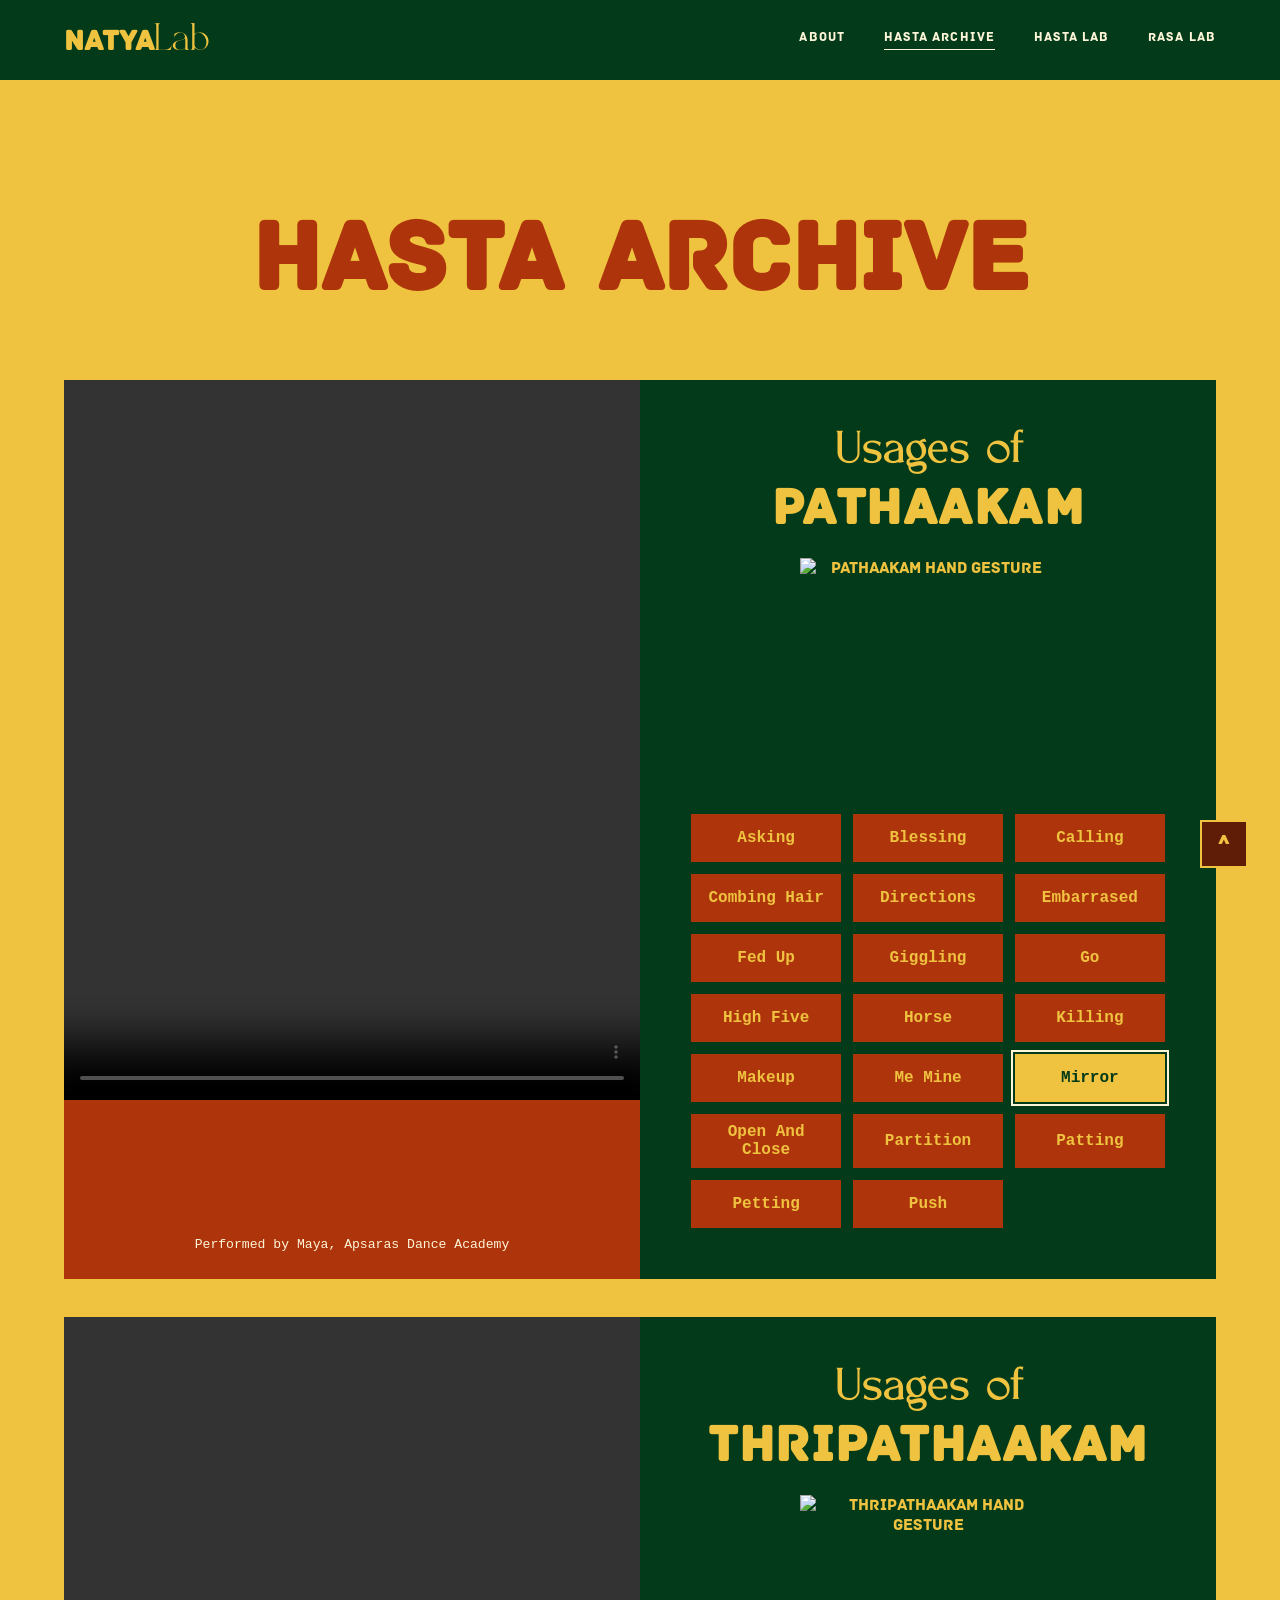
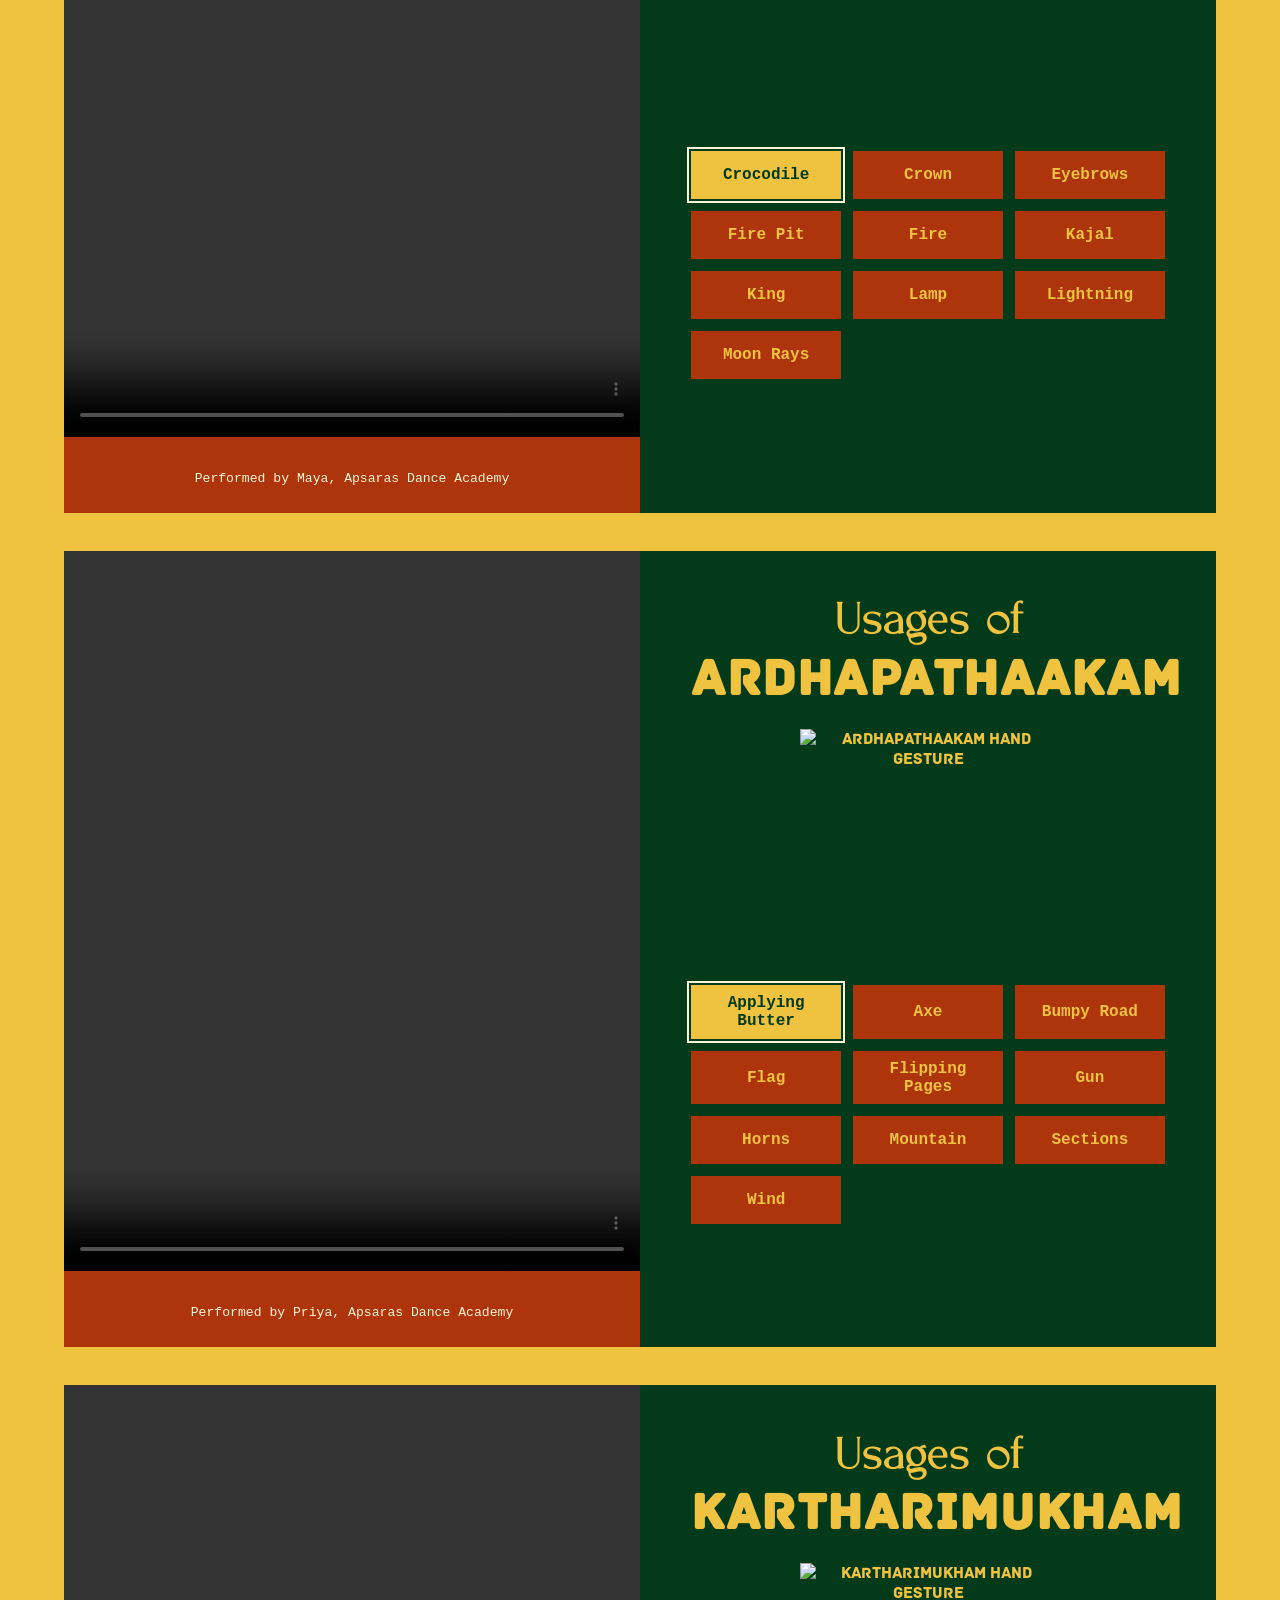
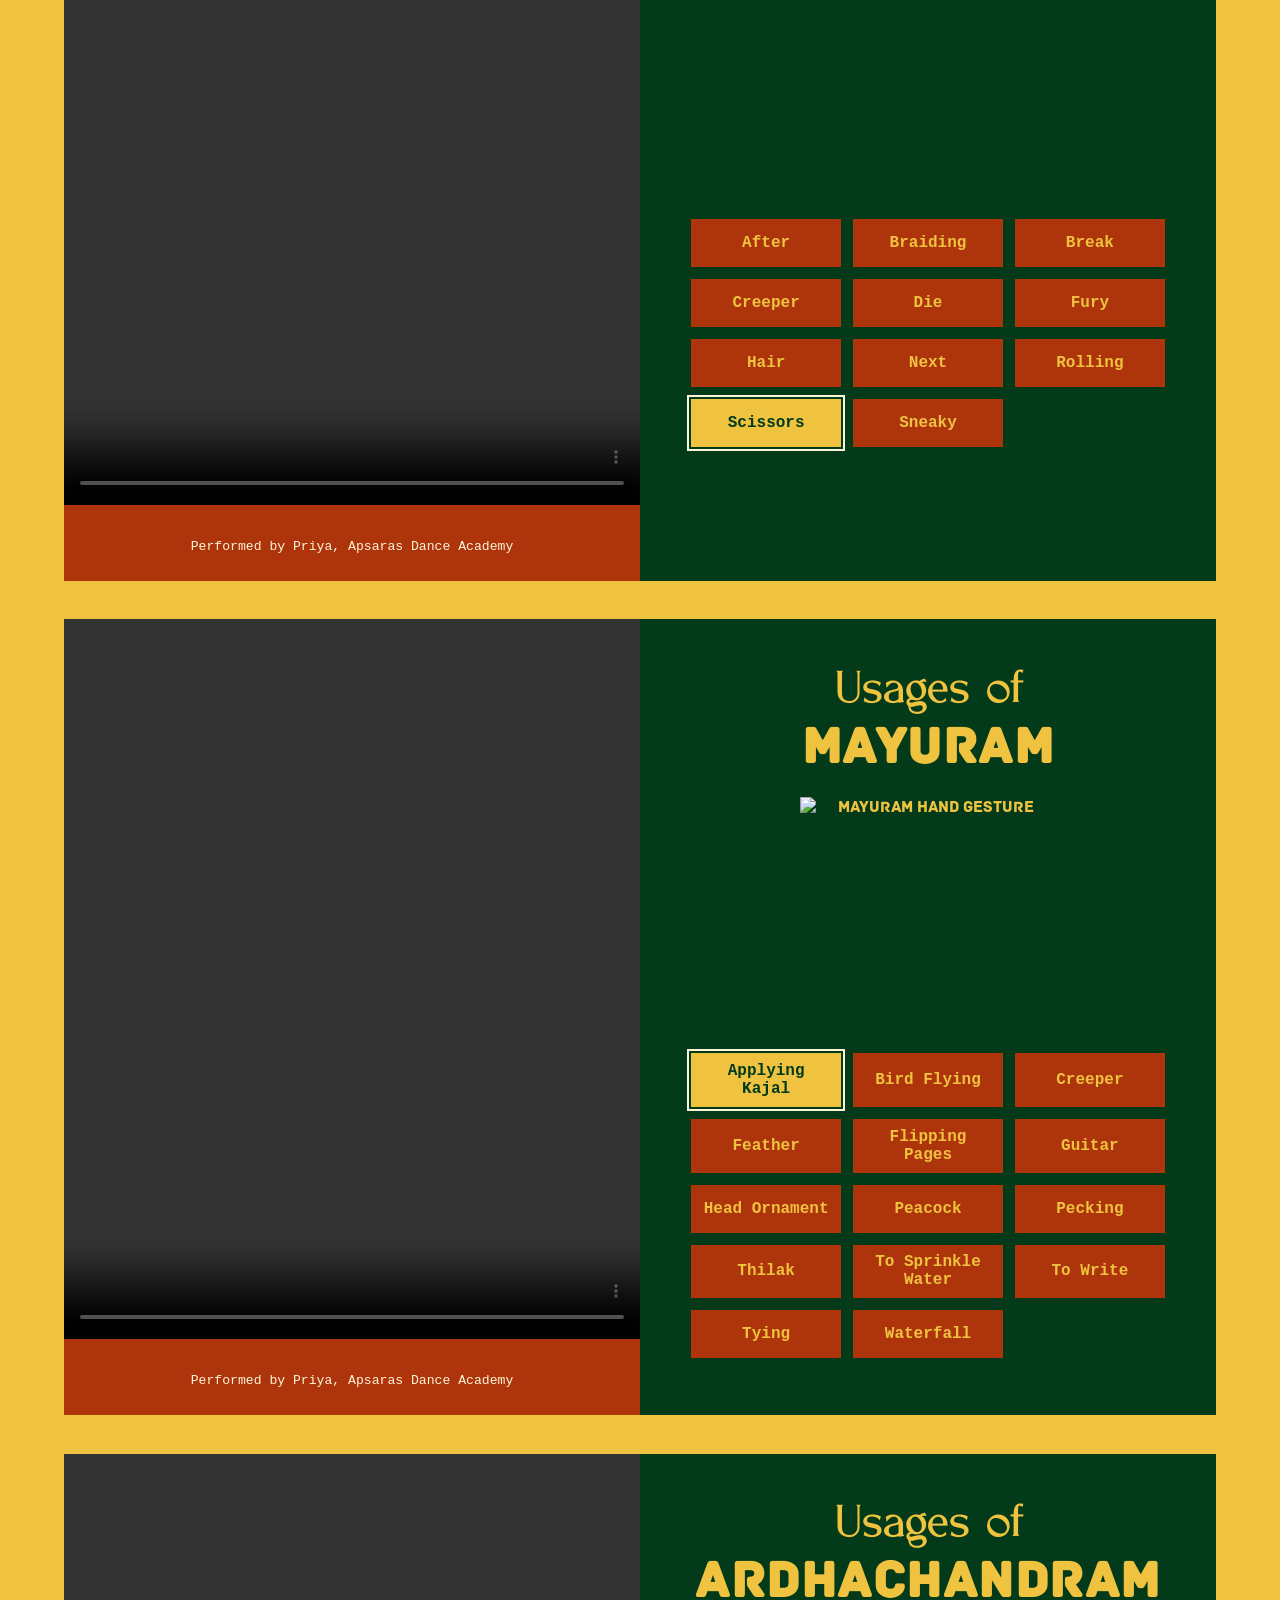
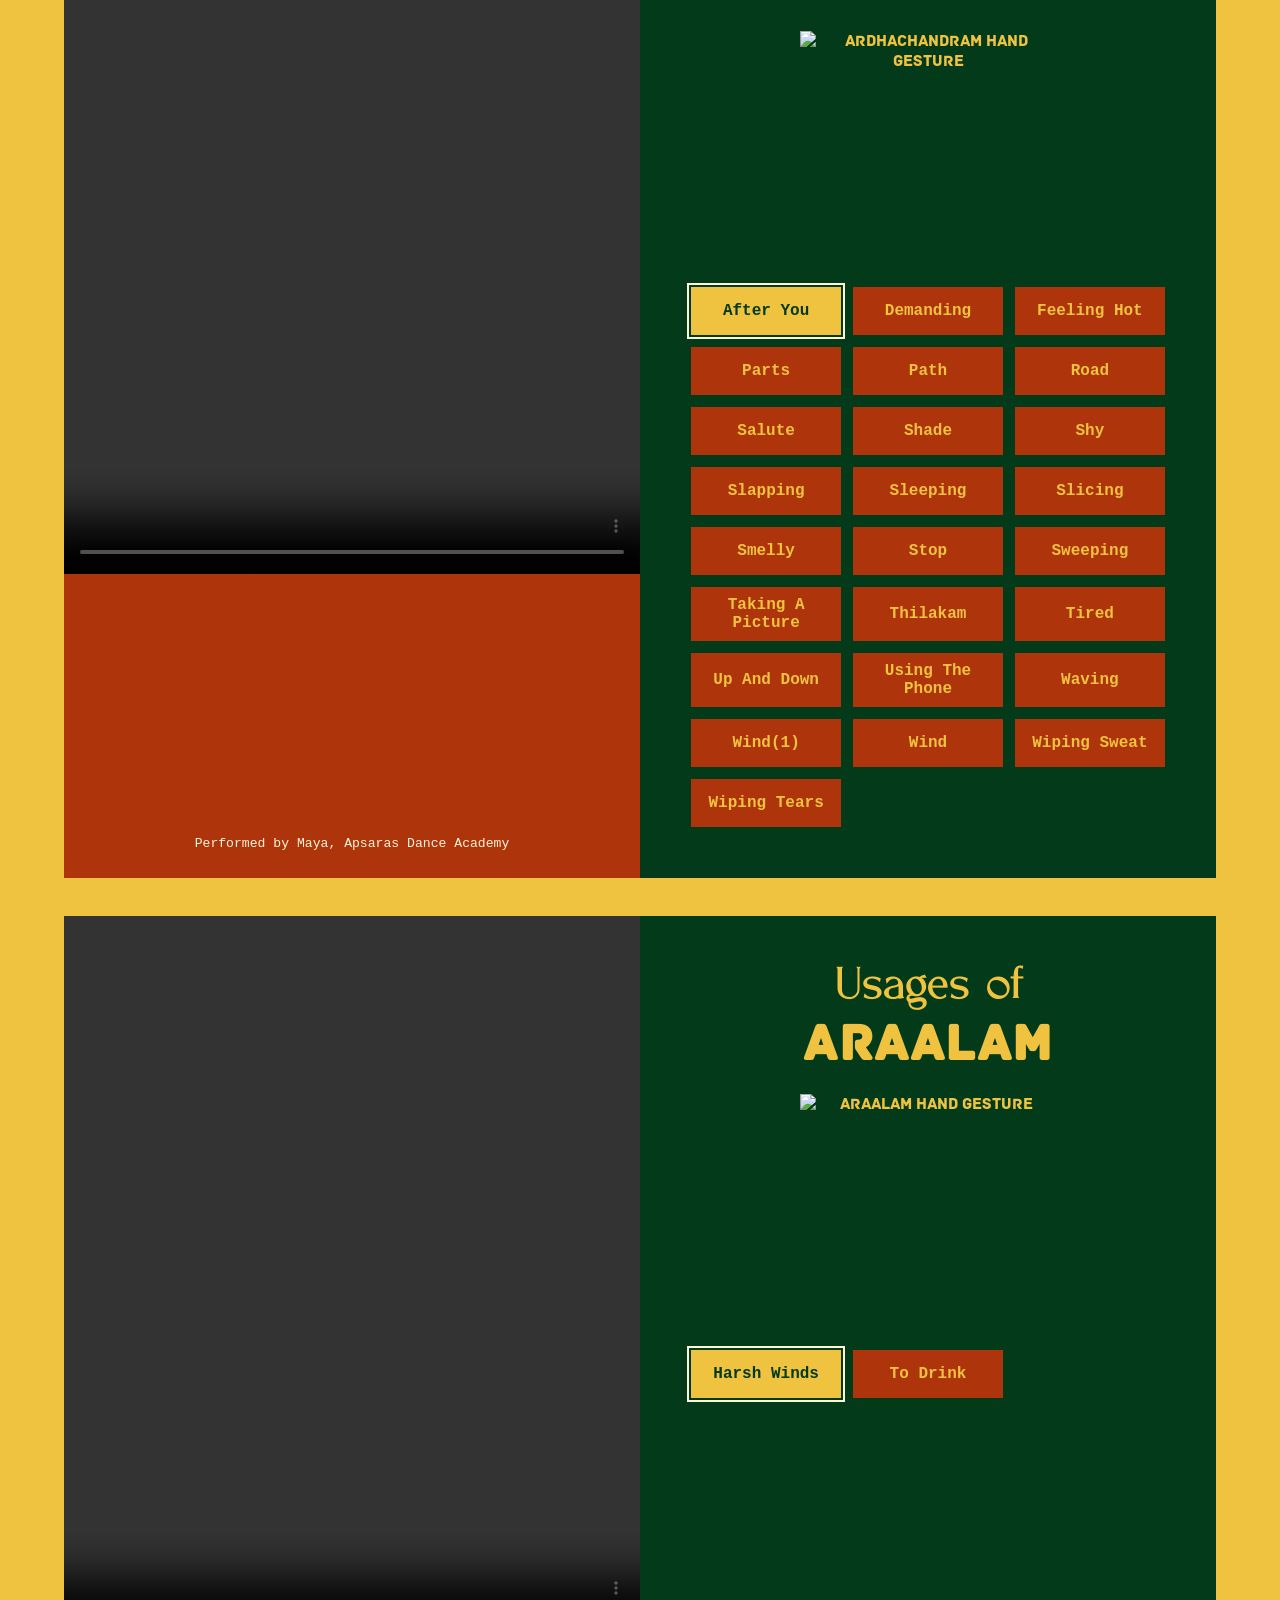
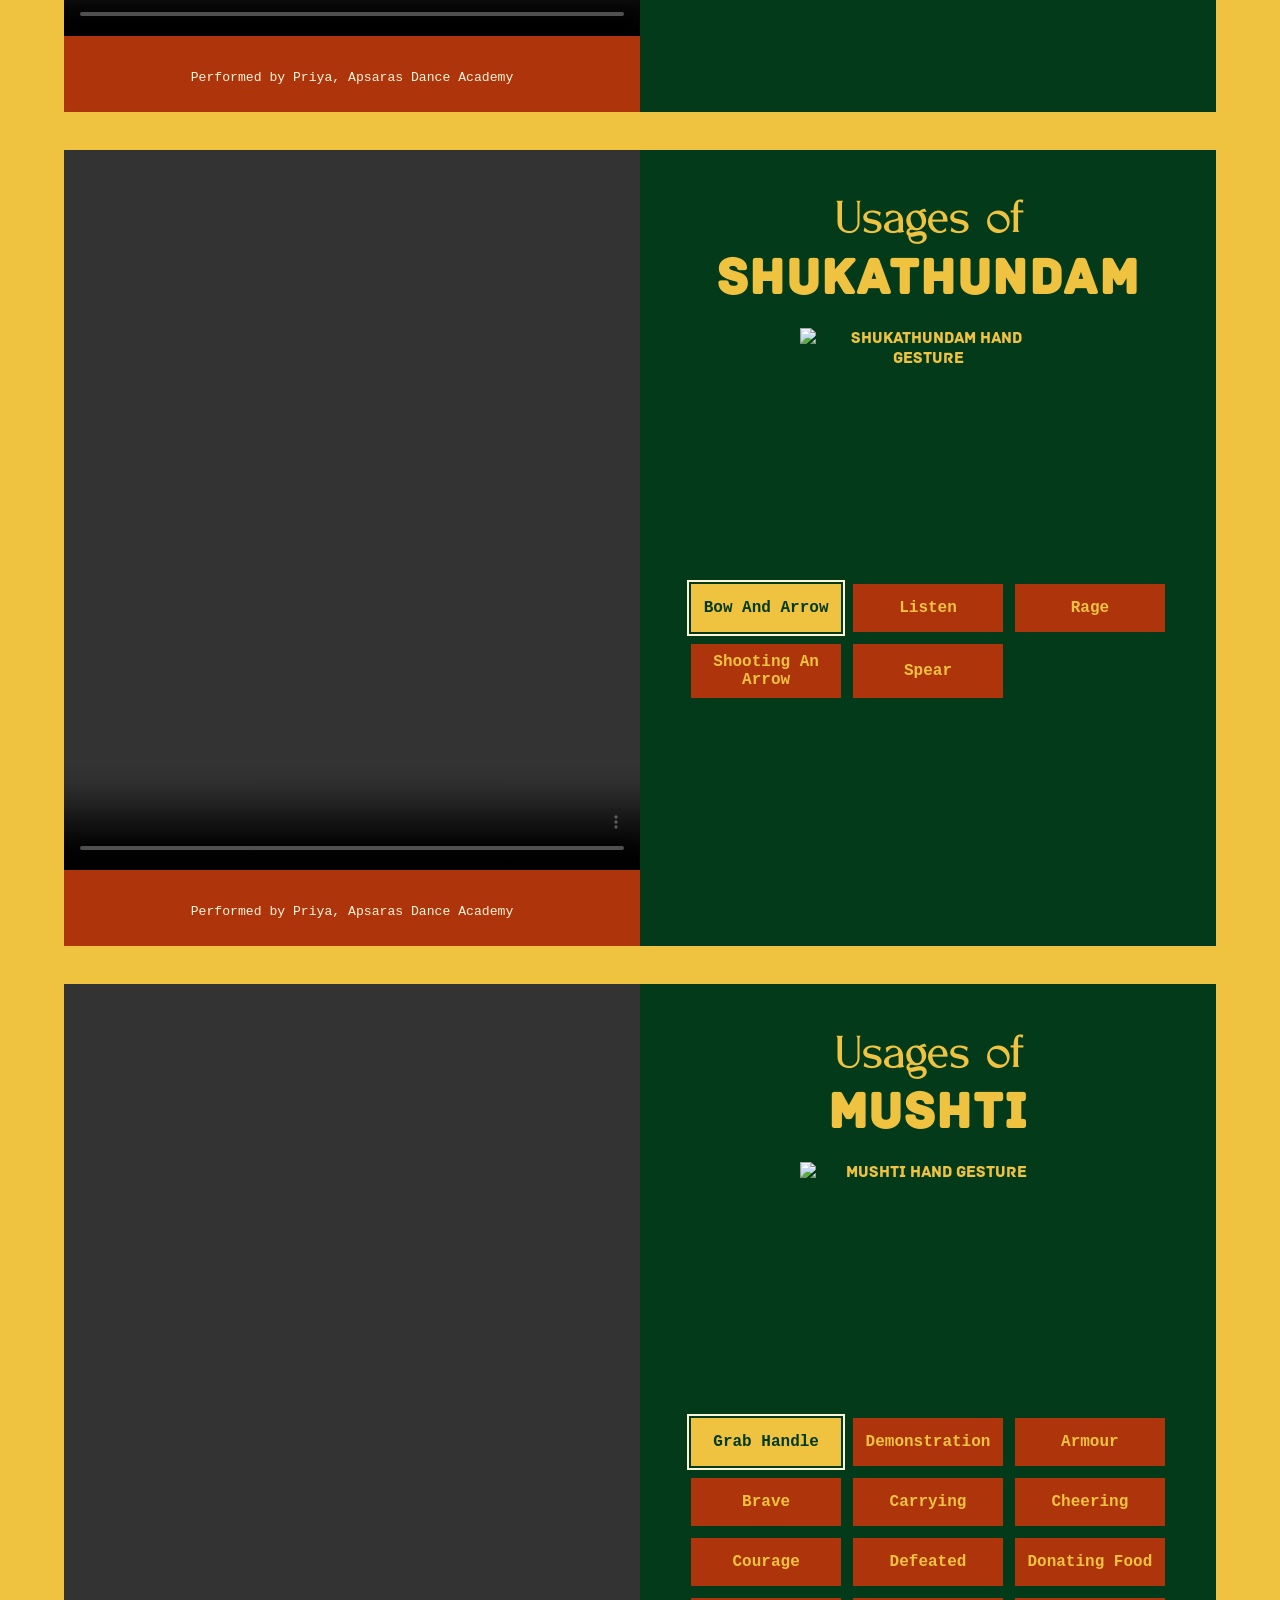
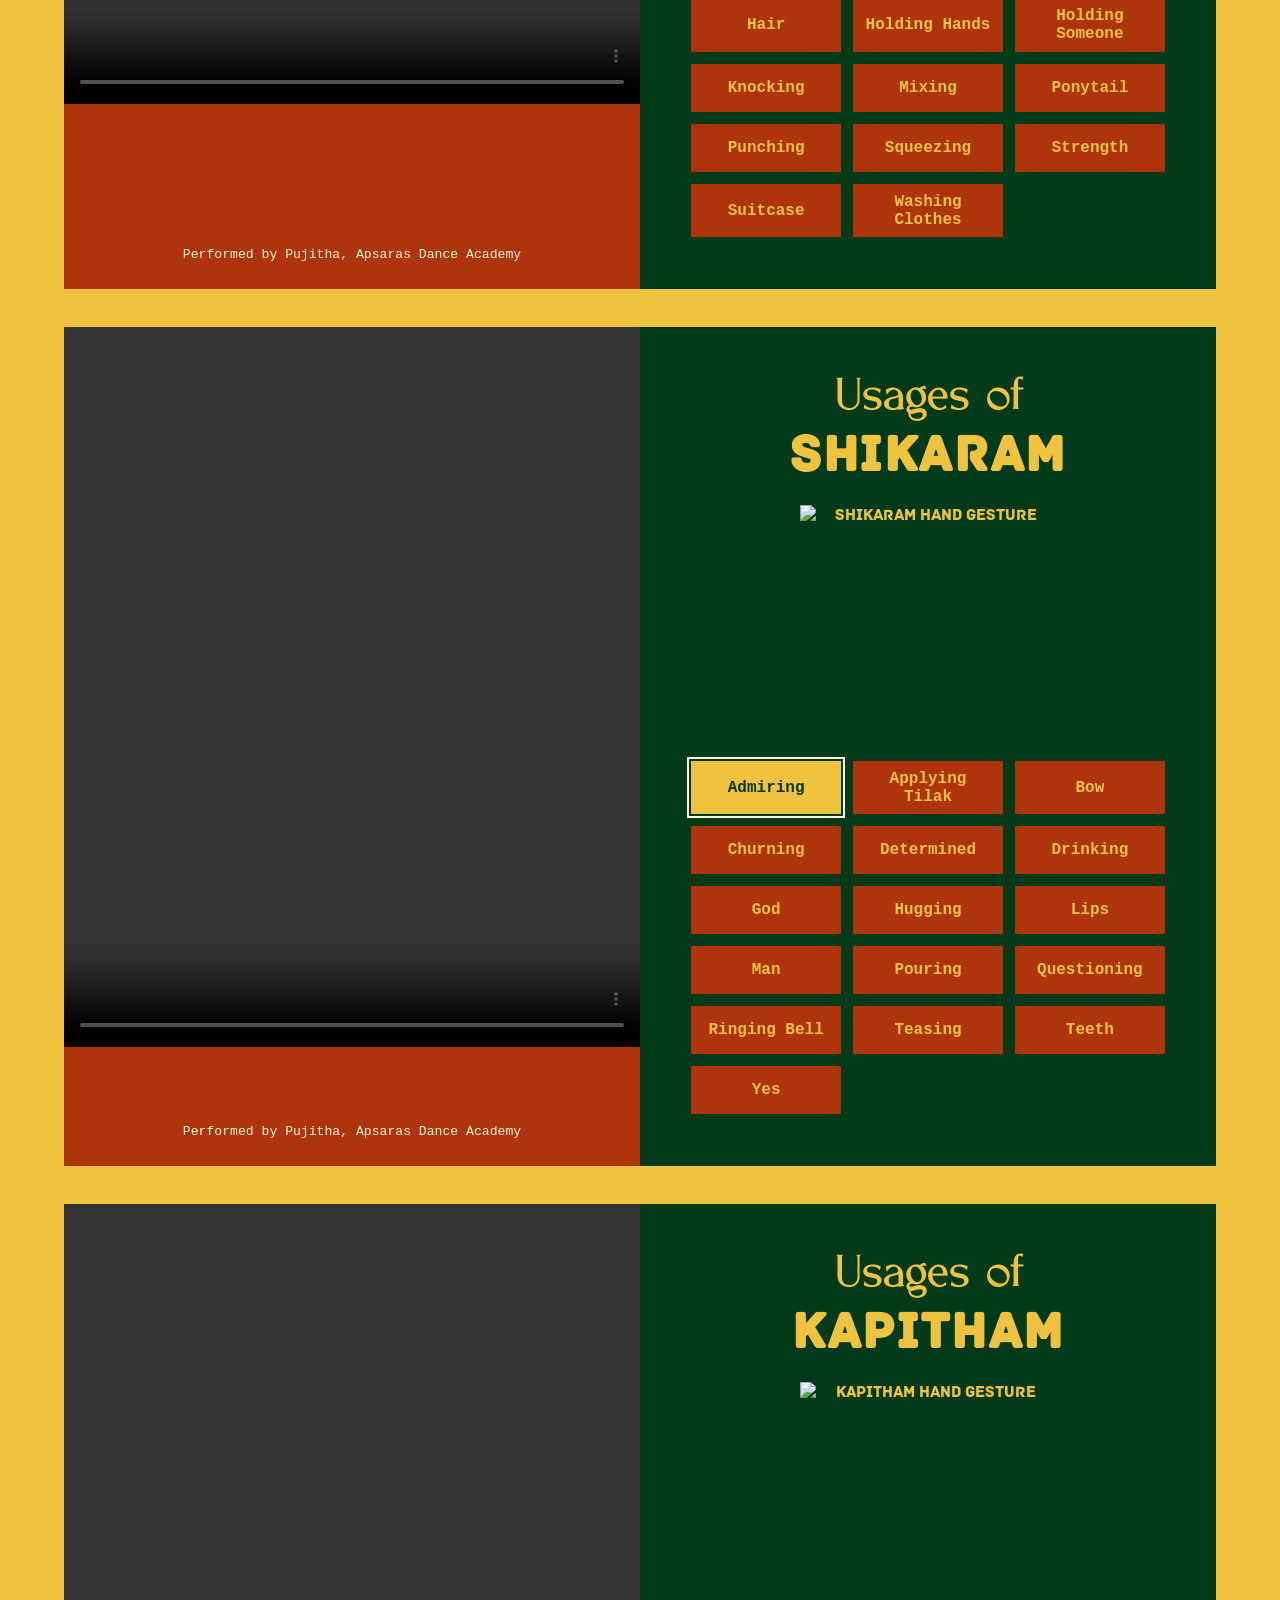
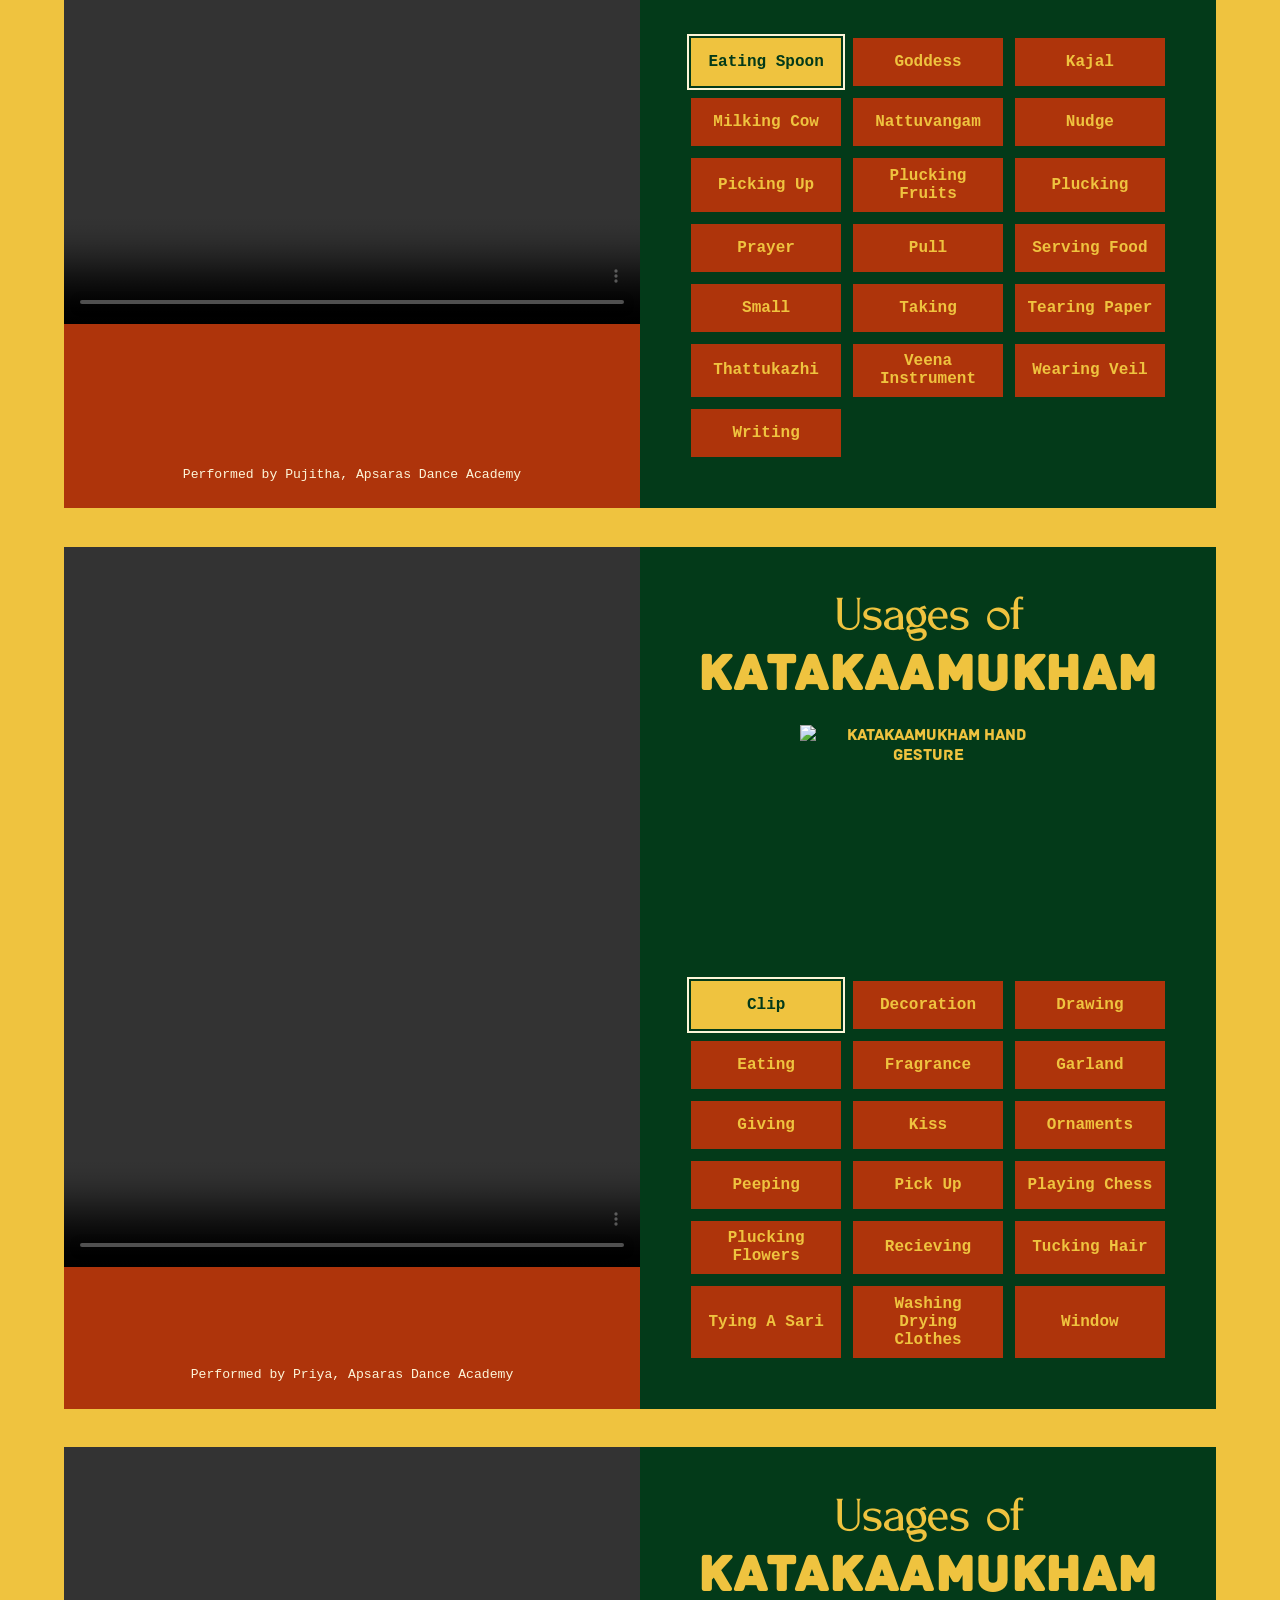
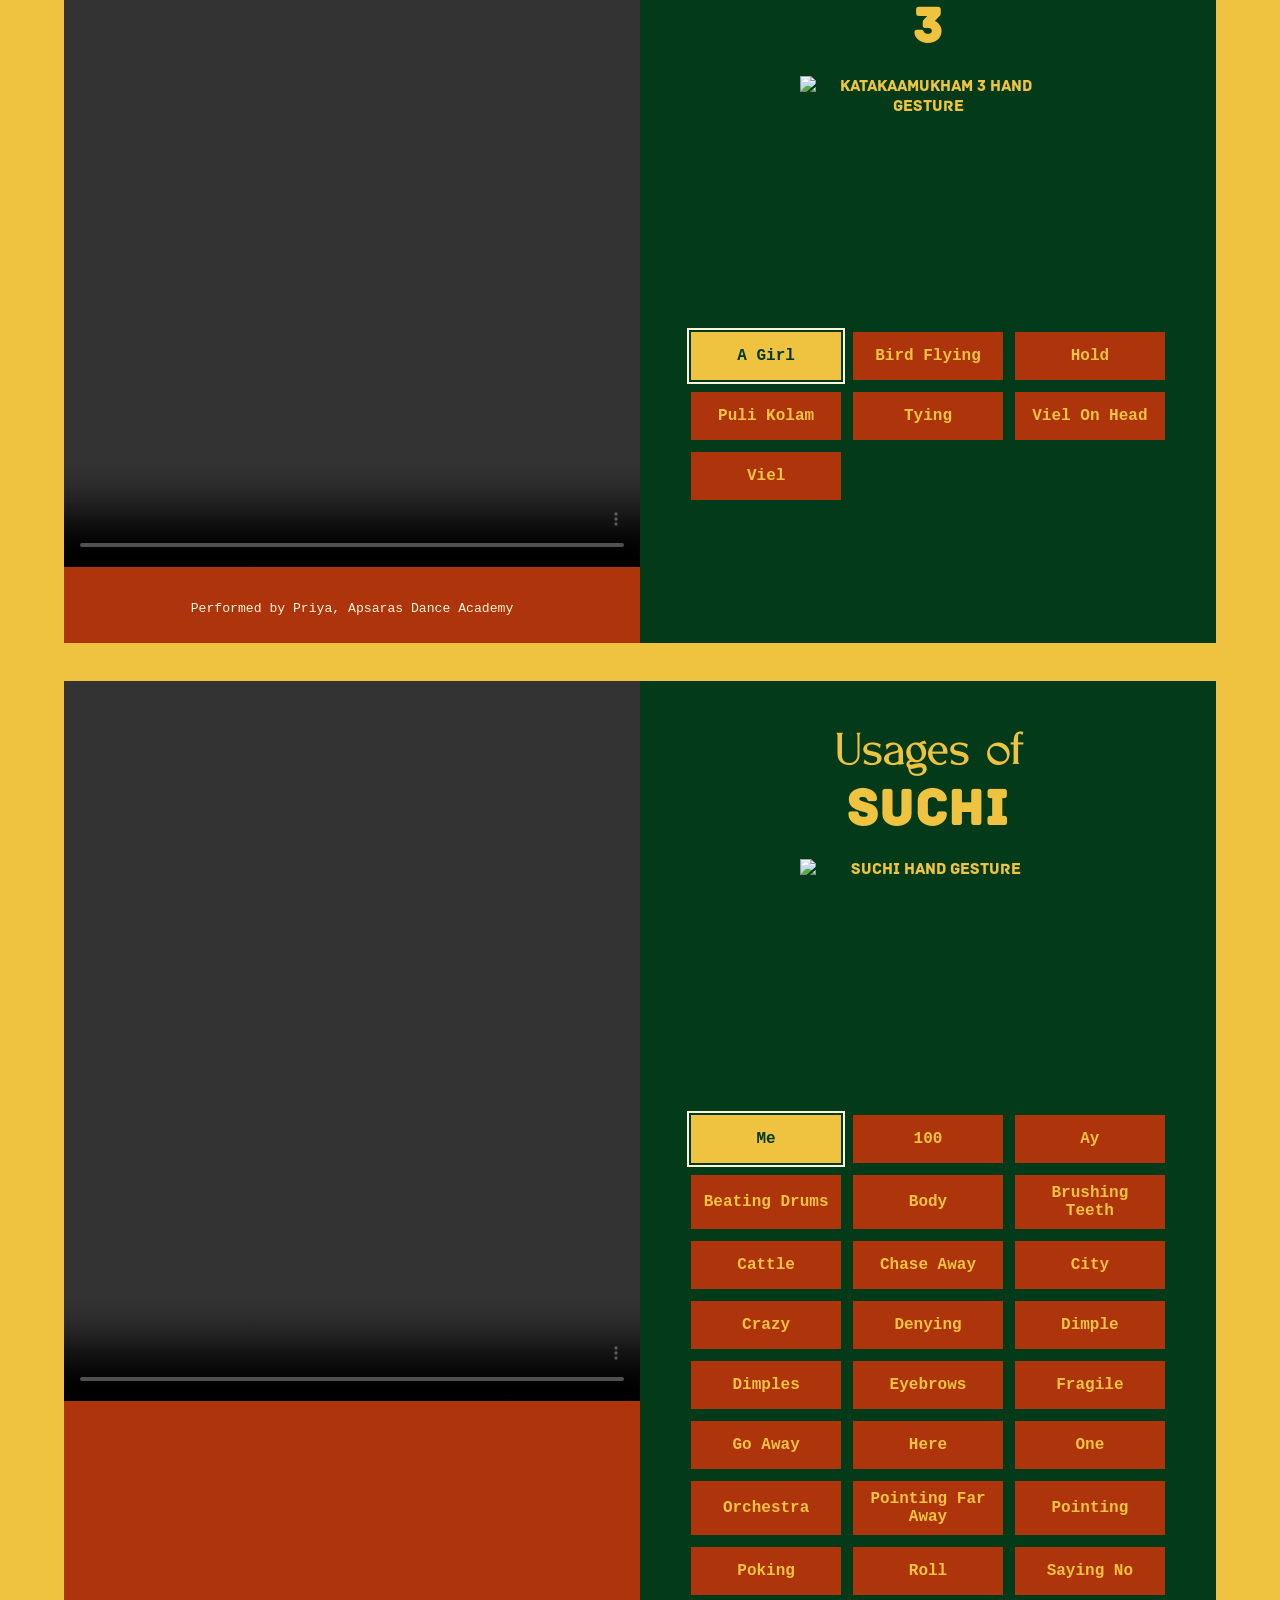
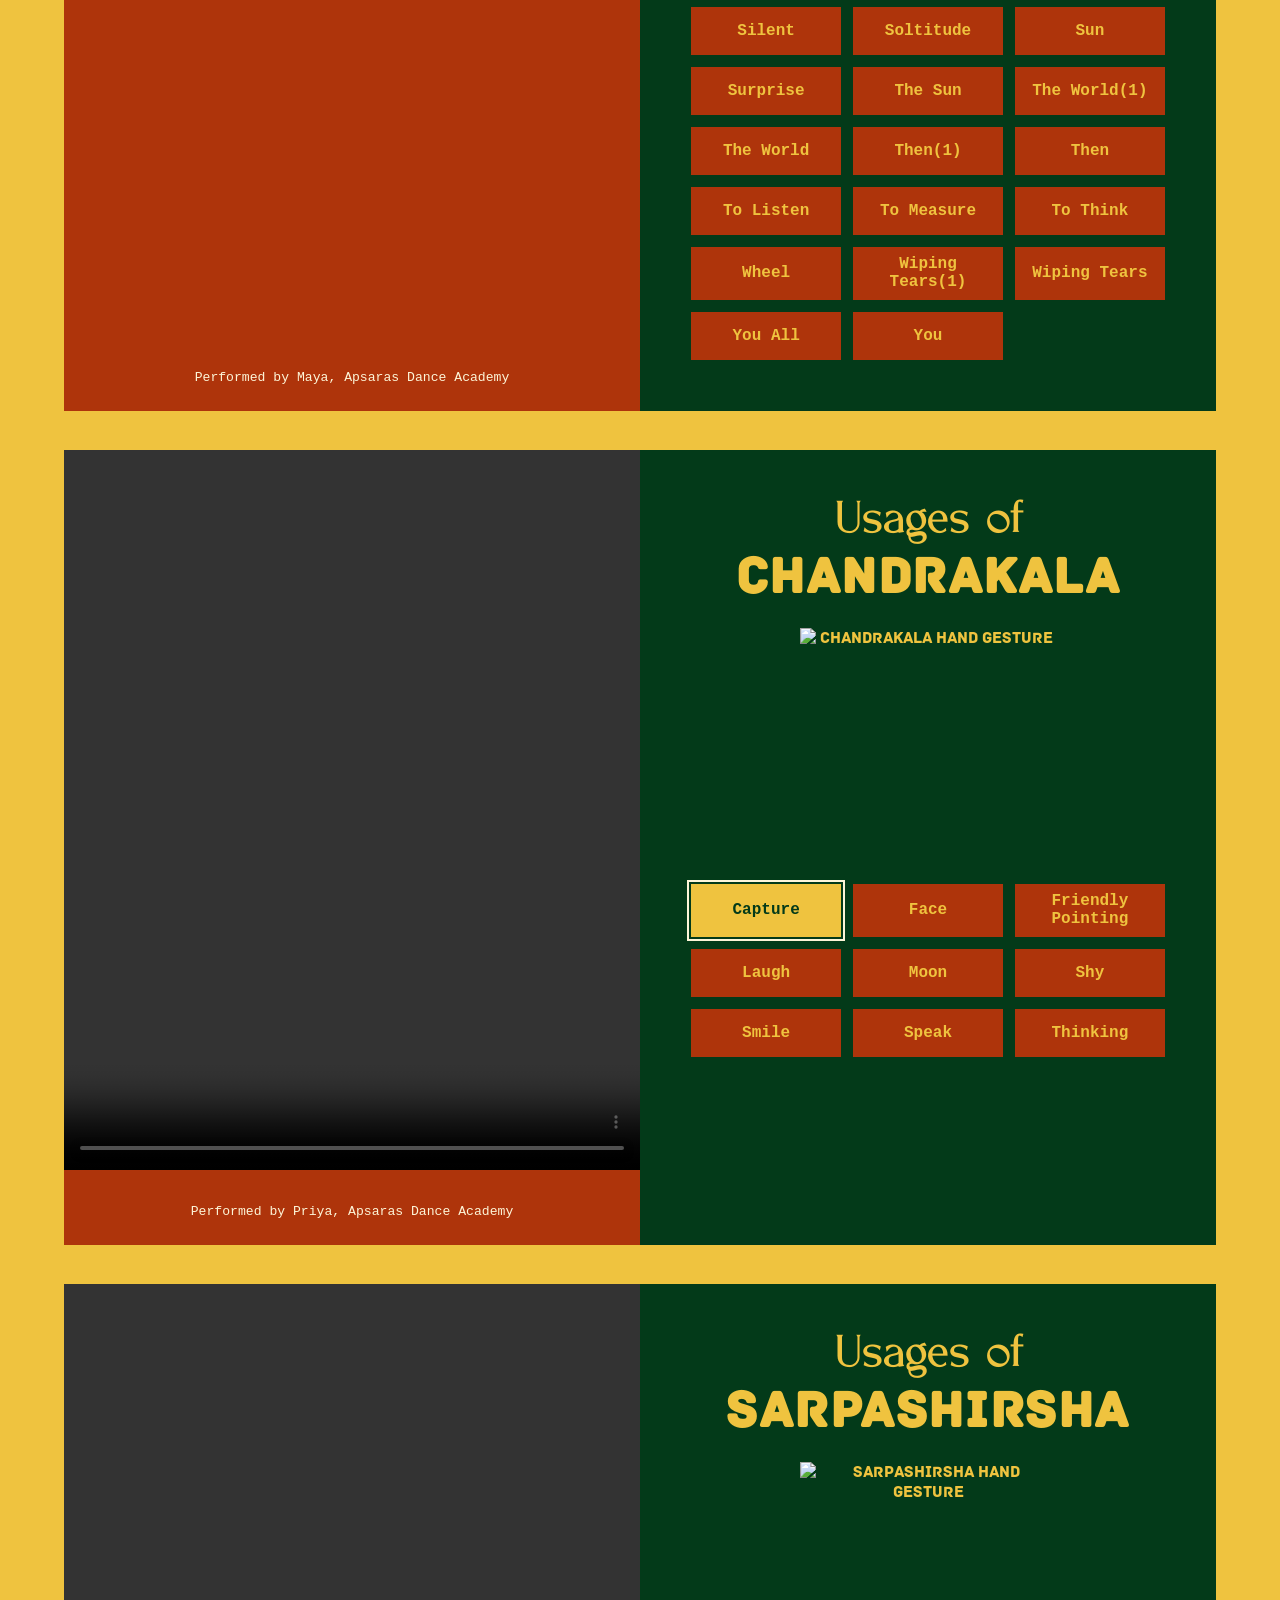
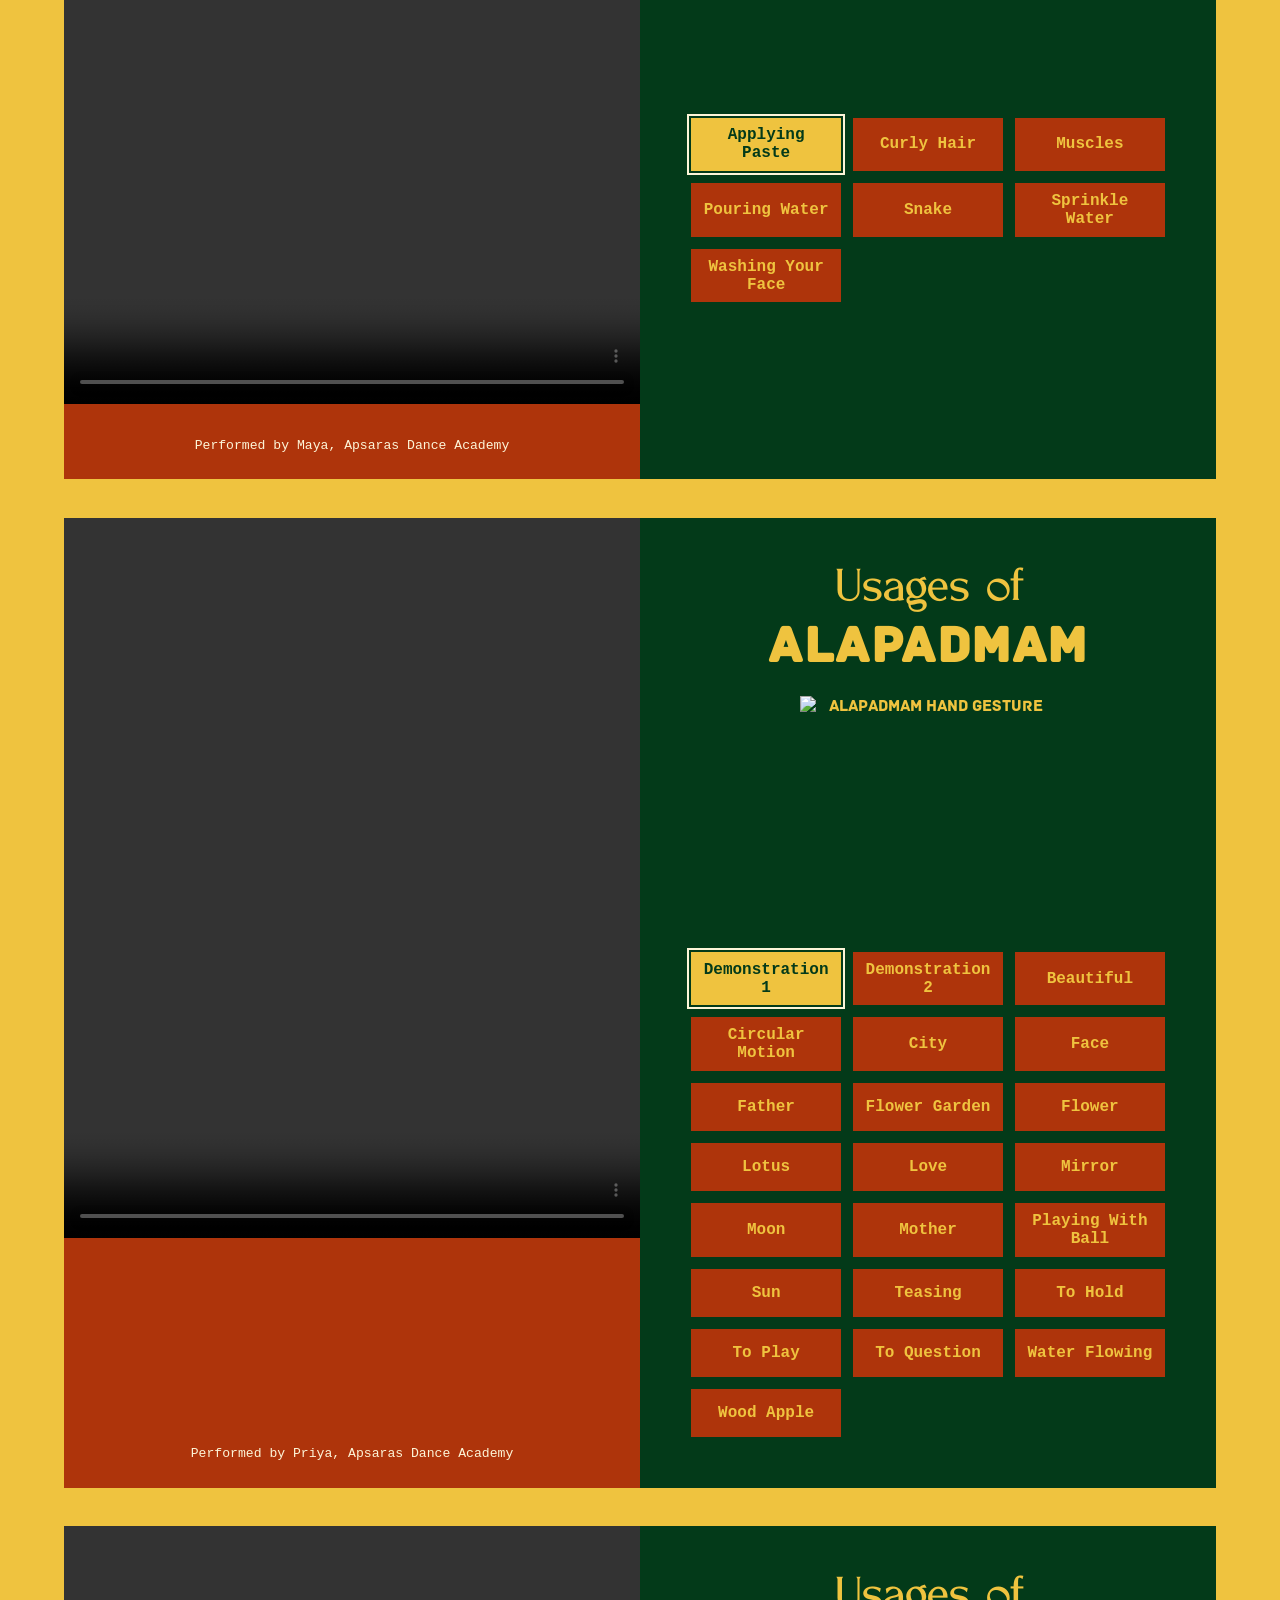
==== web-interface/natya/hasta-archive.html @ 95c7884b "update" ====
<!doctype html>
<html lang="en">
  <head>
    <meta charset="utf-8" />
    <meta name="viewport" content="width=device-width, initial-scale=1" />
    <meta
      name="description"
      content="Browse Bharatanatyam hasta meanings and video demonstrations."
    />
    <title>Hasta Archive | Natya Lab</title>
    <link rel="stylesheet" href="./styles.css" />
    <script type="module" src="./hasta-archive.js"></script>
  </head>
  <body id="top" class="lab-page archive-page">
    <nav class="nav" aria-label="Main navigation">
      <a class="wordmark" href="./index.html">
        <strong>Natya</strong><span>Lab</span>
      </a>
      <div class="nav-links">
        <a href="./index.html#about">About</a>
        <a href="./hasta-archive.html" aria-current="page">Hasta Archive</a>
        <a href="./hasta-lab.html">Hasta Lab</a>
        <a href="./rasa-lab.html">Rasa Lab</a>
      </div>
    </nav>

    <main class="hasta-archive">
      <header class="archive-heading">
        <h1><strong>Hasta</strong> <strong>Archive</strong></h1>
      </header>
      <section
        id="hastaArchiveGrid"
        class="archive-grid"
        aria-label="Hasta meaning cards"
      ></section>
    </main>
    <a class="back-to-top" href="#top" aria-label="Back to top">^</a>
  </body>
</html>
---- web-interface/natya/styles.css ----
@font-face {
  font-family: "Archive";
  src: url("./fonts/archive-font/Archive-Regular.otf") format("opentype");
  font-display: swap;
}

@font-face {
  font-family: "Stellar";
  src: url("./fonts/stellar-serif-font/stellar.otf") format("opentype");
  font-display: swap;
}

:root {
  --walnut: #5f1d07;
  --spice: #ae340b;
  --forest: #033a19;
  --sun: #efc33f;
  --candy: #e89ba4;
  --silk: #fdf5d8;
  --line: rgba(253, 245, 216, 0.34);
  --page-pad: clamp(1.25rem, 5vw, 5rem);
}

* {
  box-sizing: border-box;
}

html {
  scroll-behavior: smooth;
}

body {
  margin: 0;
  background: var(--silk);
  color: var(--walnut);
  font-family: "Archive", ui-monospace, monospace;
}

a {
  color: inherit;
  text-decoration: none;
}

img {
  display: block;
  max-width: 100%;
}

.texture {
  background-image:
    repeating-linear-gradient(
      83deg,
      transparent 0 31px,
      rgba(253, 245, 216, 0.035) 32px 33px
    ),
    repeating-linear-gradient(
      7deg,
      transparent 0 38px,
      rgba(95, 29, 7, 0.07) 39px 40px
    );
}

.nav {
  min-height: 5rem;
  padding: 1rem var(--page-pad);
  display: flex;
  align-items: center;
  justify-content: space-between;
  gap: 2rem;
  position: relative;
  z-index: 5;
}

.wordmark {
  display: inline-flex;
  align-items: baseline;
  font-family: "Stellar", Georgia, serif;
  font-size: clamp(1.7rem, 3vw, 2.6rem);
  line-height: 1;
}

.wordmark strong {
  font-family: "Archive", sans-serif;
  font-size: 0.76em;
  text-transform: uppercase;
}

.nav-links {
  display: flex;
  gap: clamp(1rem, 3vw, 2.5rem);
  color: var(--silk);
  font-size: 0.78rem;
  letter-spacing: 0.09em;
  text-transform: uppercase;
}

.nav-links a {
  padding-bottom: 0.3rem;
  border-bottom: 1px solid transparent;
}

.nav-links a:hover,
.nav-links a:focus-visible,
.nav-links [aria-current="page"] {
  border-color: currentColor;
}

.hero {
  min-height: 100svh;
  position: relative;
  overflow: hidden;
  color: var(--silk);
  background-color: var(--spice);
  background-image:
    linear-gradient(rgba(253, 245, 216, 0.08) 1px, transparent 1px),
    linear-gradient(90deg, rgba(253, 245, 216, 0.08) 1px, transparent 1px),
    radial-gradient(circle at 50% 44%, #bd4d27 0, var(--spice) 56%, #8e290c);
  background-size: 44px 44px, 44px 44px, auto;
}

.hero-network,
.floating-ideas {
  position: absolute;
  inset: 0;
  pointer-events: none;
}

.hero-network {
  z-index: 0;
}

.floating-ideas {
  z-index: 2;
  overflow: hidden;
}

.floating-ideas span {
  padding: 0.35rem 0.55rem;
  position: absolute;
  top: 0;
  left: 0;
  border: 1px solid rgba(239, 195, 63, 0.58);
  background: rgba(95, 29, 7, 0.08);
  color: var(--silk);
  font-size: clamp(0.58rem, 1vw, 0.72rem);
  letter-spacing: 0.04em;
  text-transform: lowercase;
  white-space: nowrap;
  translate: -50% -50%;
  box-shadow: 0.18rem 0.18rem 0 rgba(95, 29, 7, 0.35);
}

.hero .wordmark {
  color: var(--sun);
}

.hero-content {
  min-height: calc(100svh - 5rem);
  padding: 3rem var(--page-pad) 7rem;
  display: grid;
  place-content: center;
  justify-items: center;
  position: relative;
  z-index: 3;
  text-align: center;
}

.kicker,
.section-label,
.panel-label {
  margin: 0;
  font-size: 0.72rem;
  letter-spacing: 0.2em;
  text-transform: uppercase;
}

.kicker {
  color: var(--candy);
}

.hero h1 {
  margin: 1rem 0;
  color: var(--silk);
  font-family: "Stellar", Georgia, serif;
  font-size: clamp(5rem, 14vw, 11.5rem);
  font-weight: 400;
  line-height: 0.72;
}

.hero h1 span {
  color: var(--sun);
  font-family: "Archive", sans-serif;
  font-size: 0.73em;
  text-transform: uppercase;
}

.hero-intro {
  max-width: 47rem;
  margin: 2rem auto;
  font-family: ui-monospace, "Courier New", monospace;
  font-size: clamp(0.8rem, 1.4vw, 1rem);
  line-height: 1.75;
}

.hasta-accent {
  color: var(--sun);
}

.rasa-accent {
  color: var(--candy);
}

.hero-actions {
  display: flex;
  flex-wrap: wrap;
  justify-content: center;
  gap: 1rem;
}

.button {
  min-height: 3rem;
  padding: 0.9rem 1.5rem;
  display: inline-flex;
  align-items: center;
  justify-content: center;
  border: 1px solid var(--sun);
  border-radius: 0.2rem;
  background: var(--walnut);
  color: var(--silk);
  box-shadow: 0.2rem 0.25rem 0 rgba(95, 29, 7, 0.42);
  font-size: 0.78rem;
  letter-spacing: 0.08em;
  text-transform: uppercase;
}

.button strong {
  margin-left: 0.45em;
}

.button:hover,
.button:focus-visible {
  background: var(--forest);
  transform: translateY(-2px);
}

.hero-hand {
  width: clamp(16rem, 34vw, 34rem);
  position: absolute;
  z-index: 1;
  opacity: 0.85;
  filter: saturate(0.9);
}

.hero-hand-left {
  left: -11%;
  bottom: -24%;
  transform: rotate(21deg);
}

.hero-hand-right {
  top: -29%;
  right: -9%;
  transform: rotate(103deg);
}

.about {
  padding: clamp(5rem, 10vw, 10rem) var(--page-pad);
  background-color: var(--spice);
  color: var(--silk);
  border-top: 0.65rem solid var(--forest);
}

.section-lede {
  max-width: 54rem;
  margin: 0 auto clamp(4rem, 8vw, 7rem);
  font-family: "Stellar", Georgia, serif;
  font-size: clamp(2rem, 4vw, 3.5rem);
  line-height: 1.15;
  text-align: center;
}

.learning-path {
  max-width: 72rem;
  margin: 0 auto;
  display: grid;
  grid-template-columns: repeat(4, 1fr);
  gap: clamp(2rem, 4vw, 4rem);
}

.learning-path article {
  min-height: 9rem;
  padding: 1.5rem;
  display: grid;
  place-items: center;
  position: relative;
  text-align: center;
}

.learning-path article:not(:last-child)::after {
  content: "";
  width: clamp(2rem, 4vw, 4rem);
  position: absolute;
  top: 50%;
  left: 100%;
  border-top: 2px dotted var(--candy);
}

.learning-path article:not(:last-child)::before {
  content: "";
  width: 0.55rem;
  height: 0.55rem;
  position: absolute;
  top: 50%;
  left: calc(100% + clamp(2rem, 4vw, 4rem));
  z-index: 1;
  border-top: 1px solid var(--candy);
  border-right: 1px solid var(--candy);
  transform: translate(-100%, -50%) rotate(45deg);
}

.learning-path h2 {
  margin: 0;
  color: var(--sun);
  font-size: clamp(0.8rem, 1.3vw, 1rem);
  line-height: 1.5;
  text-transform: uppercase;
}

.tradition-note {
  max-width: 59rem;
  margin: clamp(4rem, 7vw, 6rem) auto 0;
  font-family: "Stellar", Georgia, serif;
  font-size: clamp(1.2rem, 2.35vw, 1.9rem);
  line-height: 1.2;
  text-align: center;
}

.about-copy {
  max-width: 56rem;
  margin: clamp(6rem, 11vw, 10rem) auto 0;
  text-align: center;
}

.about-copy h2,
.lab-heading h1 {
  margin: 0;
  font-family: "Stellar", Georgia, serif;
  font-size: clamp(3.2rem, 8vw, 7rem);
  font-weight: 400;
  line-height: 0.9;
}

.about-copy h2 strong,
.lab-heading h1 strong {
  color: var(--sun);
  font-family: "Archive", sans-serif;
  font-size: 0.72em;
  text-transform: uppercase;
}

.about-copy p,
.lab-heading > p:last-child {
  max-width: 52rem;
  margin: 2rem auto 0;
  line-height: 1.8;
}

.gesture-rack {
  padding: 1.2rem var(--page-pad) 0;
  overflow: hidden;
  background: var(--forest);
  color: var(--candy);
}

.gesture-rack > .section-label {
  color: var(--sun);
}

.gesture-grid {
  min-width: 54rem;
  height: 30rem;
  display: grid;
  grid-template-columns: repeat(4, 1fr);
}

.gesture-grid article {
  padding: 1.4rem 0.5rem 0;
  position: relative;
  overflow: hidden;
  text-align: center;
  border-right: 1px dashed rgba(232, 155, 164, 0.6);
}

.gesture-grid article:last-child {
  border-right: 0;
}

.gesture-grid h2 {
  margin: 0;
  font-size: clamp(0.85rem, 1.5vw, 1.15rem);
  letter-spacing: 0.04em;
  text-transform: uppercase;
}

.gesture-grid img {
  width: 100%;
  height: 28rem;
  margin: 0 auto;
  object-fit: contain;
  object-position: center top;
}

.hasta-lab {
  padding: clamp(5rem, 9vw, 9rem) var(--page-pad);
  background: var(--sun);
}

.lab-heading {
  max-width: 72rem;
  margin: 0 auto 4rem;
}

.hasta-lab .lab-heading {
  max-width: 82rem;
  margin-bottom: clamp(4rem, 8vw, 7rem);
}

.hasta-lab .lab-heading h1 {
  margin: 0 0 clamp(4rem, 8vw, 7rem);
  text-align: center;
  font-size: clamp(4rem, 10vw, 9rem);
}

.lab-heading h1 strong {
  color: var(--spice);
}

.hasta-lab .lab-heading h1 strong {
  font-size: 0.78em;
}

.lab-intro {
  display: grid;
  gap: clamp(1.8rem, 4vw, 3rem);
  color: var(--spice);
  font-family: ui-monospace, "Courier New", monospace;
  font-size: clamp(0.9rem, 1.35vw, 1.15rem);
  line-height: 1.75;
}

.lab-intro p {
  margin: 0;
}

.lab-intro strong {
  font-weight: 800;
}

.live-interface {
  max-width: 76rem;
  min-height: 38rem;
  margin: 0 auto;
  padding: 0.8rem;
  display: grid;
  grid-template-columns: minmax(15rem, 0.32fr) minmax(0, 1fr);
  gap: 0.8rem;
  background: var(--spice);
}

.gesture-reference {
  min-width: 0;
  padding: 1.5rem;
  display: flex;
  flex-direction: column;
  background: var(--forest);
  color: var(--sun);
}

.gesture-reference > strong {
  margin-top: 0.7rem;
  font-size: 1.35rem;
  letter-spacing: 0.08em;
  text-transform: uppercase;
}

.gesture-reference > img {
  width: 100%;
  height: 23rem;
  object-fit: contain;
}

.metric {
  margin-top: 0.7rem;
  padding: 0.8rem;
  background: var(--forest);
  border: 1px solid rgba(239, 195, 63, 0.4);
}

.metric span {
  display: block;
  font-size: 0.65rem;
  letter-spacing: 0.08em;
  text-transform: uppercase;
}

.metric strong {
  display: block;
  margin-top: 0.35rem;
  color: var(--silk);
  font-size: clamp(1.4rem, 3vw, 2.6rem);
}

.feed-stage {
  min-width: 0;
  min-height: 36rem;
  position: relative;
  overflow: hidden;
  background: var(--walnut);
}

#webcam,
#pausedFrame,
#overlay,
.camera-placeholder,
.feed-overlay {
  width: 100%;
  height: 100%;
  position: absolute;
  inset: 0;
}

#webcam,
#pausedFrame,
#overlay {
  object-fit: cover;
  transform: scaleX(-1);
}

#pausedFrame {
  opacity: 0;
  pointer-events: none;
}

#pausedFrame.is-visible {
  opacity: 1;
}

#overlay {
  pointer-events: none;
}

.camera-placeholder {
  display: grid;
  place-content: center;
  gap: 0.75rem;
  color: var(--silk);
  text-align: center;
  text-transform: uppercase;
  background:
    linear-gradient(var(--line) 1px, transparent 1px),
    linear-gradient(90deg, var(--line) 1px, transparent 1px),
    var(--walnut);
  background-size: 4rem 4rem;
}

.camera-placeholder[hidden] {
  display: none;
}

.camera-placeholder span {
  font-size: clamp(1.5rem, 4vw, 3rem);
  letter-spacing: 0.24em;
}

.camera-placeholder small {
  color: var(--candy);
  font-size: 0.65rem;
  letter-spacing: 0.12em;
}

.feed-overlay {
  border: 0;
  background: rgba(3, 58, 25, 0.72);
  color: var(--silk);
  cursor: pointer;
  font: inherit;
  letter-spacing: 0.12em;
  opacity: 0;
  pointer-events: none;
  text-transform: uppercase;
}

.feed-overlay::before {
  content: "";
  width: 0;
  height: 0;
  position: absolute;
  top: 50%;
  left: 50%;
  border-top: 3rem solid transparent;
  border-bottom: 3rem solid transparent;
  border-left: 4.5rem solid rgba(253, 245, 216, 0.35);
  transform: translate(-40%, -50%);
}

.feed-overlay.is-visible {
  opacity: 1;
  pointer-events: auto;
}

.hasta-meaning-dialog {
  width: min(90rem, calc(100% - 2rem));
  max-height: calc(100svh - 2rem);
  padding: 0;
  overflow: hidden;
  border: 0;
  color: var(--walnut);
  background: var(--forest);
}

.hasta-meaning-dialog::backdrop {
  background: rgba(0, 0, 0, 0.72);
}

.hasta-meaning-card {
  height: min(56rem, calc(100svh - 2.7rem));
  position: relative;
  display: grid;
  grid-template-columns: minmax(20rem, 0.46fr) 0.54fr;
}

.meaning-media {
  min-width: 0;
  min-height: 0;
  padding: 0 0 clamp(1.5rem, 3vw, 2.5rem);
  overflow: hidden;
  display: grid;
  grid-template-rows: minmax(0, 1fr) auto;
  align-items: end;
  gap: 1.25rem;
  background: var(--spice);
}

.meaning-media video {
  display: block;
  width: 100%;
  height: 100%;
  min-height: 0;
  max-height: 100%;
  object-fit: contain;
  object-position: center;
  background: #000;
}

.meaning-media p {
  margin: 0;
  padding-inline: clamp(1.5rem, 3vw, 3rem);
  color: var(--silk);
  font-family: ui-monospace, "Courier New", monospace;
  font-size: 0.75rem;
  line-height: 1.5;
  text-align: center;
}

#meaningPerformer {
  font-size: 0.9rem;
}

.meaning-copy {
  min-width: 0;
  padding: clamp(3.5rem, 5vw, 4.5rem) clamp(1.5rem, 3vw, 3rem) 2.5rem;
  overflow-y: auto;
  background: var(--forest);
  text-align: center;
}

.meaning-kicker {
  margin: 0;
  color: var(--sun);
  font-family: "Stellar", Georgia, serif;
  font-size: clamp(2.1rem, 3.5vw, 3.6rem);
  font-weight: 700;
  letter-spacing: 0.04em;
  line-height: 0.9;
}

.meaning-copy h2 {
  margin: 0.7rem 0 1.5rem;
  color: var(--sun);
  font-size: clamp(1.8rem, 3.5vw, 3.5rem);
  letter-spacing: 0.03em;
  text-transform: uppercase;
}

.meaning-copy > img {
  width: min(18rem, 60%);
  height: 17rem;
  margin: 0.75rem auto 2rem;
  object-fit: contain;
}

.meaning-copy ul {
  margin: 0;
  padding: 0;
  display: grid;
  grid-template-columns: repeat(3, minmax(0, 1fr));
  gap: 0.9rem clamp(0.65rem, 1.5vw, 1.25rem);
  list-style: none;
  font-family: ui-monospace, "Courier New", monospace;
}

.meaning-copy li {
  display: flex;
}

.meaning-copy li button {
  width: 100%;
  min-height: 3.1rem;
  padding: 0.6rem;
  border: 0;
  border-radius: 0.4rem;
  color: var(--sun);
  background: var(--spice);
  box-shadow: none;
  cursor: pointer;
  font: inherit;
  font-weight: 700;
  text-align: center;
}

.meaning-copy li button:hover,
.meaning-copy li button:focus-visible,
.meaning-copy li button[aria-pressed="true"] {
  color: var(--forest);
  background: var(--sun);
  outline: 2px solid var(--silk);
  outline-offset: 2px;
}

.meaning-close {
  width: 3rem;
  height: 3rem;
  position: absolute;
  z-index: 2;
  top: 1rem;
  right: 1rem;
  padding: 0;
  border: 0;
  border-radius: 0;
  color: var(--forest);
  background: var(--sun);
  cursor: pointer;
  font: 2rem/1 "Archive", sans-serif;
}

.meaning-close:hover,
.meaning-close:focus-visible {
  color: var(--sun);
  background: var(--spice);
  outline: 2px solid var(--sun);
}

@media (max-width: 760px) {
  .hasta-meaning-dialog {
    overflow-y: auto;
  }

  .hasta-meaning-card {
    height: auto;
    grid-template-columns: 1fr;
  }

  .meaning-media {
    min-height: 28rem;
  }

  .meaning-copy {
    overflow: visible;
  }

  .meaning-copy ul {
    grid-template-columns: repeat(2, minmax(0, 1fr));
  }
}

@media (max-width: 430px) {
  .meaning-copy ul {
    grid-template-columns: 1fr;
  }
}

.hasta-archive {
  padding: clamp(4rem, 8vw, 8rem) var(--page-pad);
  background: var(--sun);
}

.archive-heading {
  max-width: 72rem;
  margin: 0 auto clamp(3rem, 6vw, 5rem);
  text-align: center;
}

.archive-heading .section-label {
  color: var(--spice);
}

.archive-heading h1 {
  margin: 1rem 0 0;
  font-size: clamp(4rem, 10vw, 9rem);
  line-height: 0.82;
}

.archive-heading h1 strong {
  color: var(--spice);
  font-size: 0.78em;
}

.archive-grid {
  max-width: 88rem;
  margin: 0 auto;
  display: grid;
  gap: clamp(1.5rem, 3vw, 2.5rem);
}

.archive-card {
  display: grid;
  grid-template-columns: minmax(18rem, 1fr) minmax(0, 1fr);
  background: var(--forest);
  color: var(--sun);
}

.archive-card-media {
  min-width: 0;
  padding: 0 0 1.5rem;
  display: grid;
  grid-template-rows: auto 1fr auto;
  gap: 1rem;
  background: var(--spice);
}

.archive-card-media video {
  grid-row: 1;
  width: 100%;
  aspect-ratio: 4 / 5;
  display: block;
  object-fit: contain;
  background: #000;
}

.archive-card-media p {
  grid-row: 3;
  margin: 0;
  padding-inline: 1.25rem;
  align-self: end;
  color: var(--silk);
  font-family: ui-monospace, "Courier New", monospace;
  font-size: 0.82rem;
  line-height: 1.5;
  text-align: center;
}

.archive-card-copy {
  min-width: 0;
  padding: clamp(2rem, 4vw, 3.5rem);
  text-align: center;
}

.archive-card-copy h2 {
  margin: 0.7rem 0 1.5rem;
  color: var(--sun);
  font-size: clamp(1.8rem, 4vw, 3.5rem);
  letter-spacing: 0.03em;
  line-height: 1;
  text-transform: uppercase;
}

.archive-card-copy img {
  width: min(16rem, 58%);
  height: 14rem;
  margin: 0.5rem auto 2rem;
  object-fit: contain;
}

.archive-card-copy ul {
  margin: 0;
  padding: 0;
  display: grid;
  grid-template-columns: repeat(3, minmax(0, 1fr));
  gap: 0.75rem;
  list-style: none;
  font-family: ui-monospace, "Courier New", monospace;
}

.archive-card-copy li {
  display: flex;
}

.archive-card-copy button {
  width: 100%;
  min-height: 3rem;
  padding: 0.55rem;
  border: 0;
  color: var(--sun);
  background: var(--spice);
  cursor: pointer;
  font: inherit;
  font-weight: 700;
}

.archive-card-copy button:hover,
.archive-card-copy button:focus-visible,
.archive-card-copy button[aria-pressed="true"] {
  color: var(--forest);
  background: var(--sun);
  outline: 2px solid var(--silk);
  outline-offset: 2px;
}

.back-to-top {
  width: 3rem;
  height: 3rem;
  display: grid;
  place-items: center;
  position: fixed;
  right: clamp(1rem, 3vw, 2rem);
  bottom: clamp(1rem, 3vw, 2rem);
  z-index: 10;
  border: 2px solid var(--sun);
  background: var(--walnut);
  color: var(--sun);
  font-size: 1.6rem;
  line-height: 1;
}

.back-to-top:hover,
.back-to-top:focus-visible {
  background: var(--forest);
  outline: 2px solid var(--silk);
  outline-offset: 3px;
}

@media (max-width: 820px) {
  .archive-card {
    grid-template-columns: 1fr;
  }

  .archive-card-copy ul {
    grid-template-columns: repeat(2, minmax(0, 1fr));
  }
}

@media (max-width: 430px) {
  .archive-card-copy ul {
    grid-template-columns: 1fr;
  }
}

footer {
  padding: 3rem var(--page-pad);
  display: flex;
  align-items: center;
  justify-content: space-between;
  gap: 2rem;
  background: var(--forest);
  color: var(--silk);
}

footer .wordmark {
  color: var(--sun);
}

footer p {
  margin: 0;
  font-size: 0.75rem;
}

.lab-page .nav {
  background: var(--forest);
  color: var(--silk);
}

.lab-page .wordmark {
  color: var(--sun);
}

.rasa-lab {
  min-height: calc(100vh - 5rem);
  padding: clamp(5rem, 9vw, 9rem) var(--page-pad);
  background: var(--candy);
}

.rasa-lab .lab-heading {
  max-width: 82rem;
  margin: 0 auto clamp(4rem, 8vw, 7rem);
}

.rasa-lab .lab-heading h1 {
  margin: 0 0 clamp(4rem, 8vw, 7rem);
  text-align: center;
  font-size: clamp(4rem, 10vw, 9rem);
}

.rasa-lab .lab-heading h1 strong {
  color: var(--spice);
  font-size: 0.78em;
}

.rasa-lab .lab-intro {
  color: var(--walnut);
}

.rasa-interface {
  background: var(--spice);
}

.rasa-reference {
  min-width: 0;
  padding: 1.5rem;
  display: flex;
  flex-direction: column;
  background: var(--walnut);
  color: var(--sun);
}

.rasa-reference > strong {
  height: 2.6rem;
  flex: 0 0 2.6rem;
  width: 100%;
  margin-top: 0.7rem;
  display: flex;
  align-items: center;
  font-size: 1rem;
  letter-spacing: 0.08em;
  line-height: 1.2;
  overflow: hidden;
  overflow-wrap: anywhere;
  text-transform: uppercase;
}

.rasa-meaning {
  height: 1.2rem;
  flex: 0 0 1.2rem;
  color: var(--silk);
  font-size: 0.78rem;
  line-height: 1.2;
  overflow: hidden;
}

.rasa-reference > img {
  width: 100%;
  height: 14rem;
  flex: 0 0 14rem;
  margin-top: 1rem;
  object-fit: contain;
  transition: opacity 160ms ease;
}

.rasa-feed {
  background: #8e4b45;
}

.rasa-feed .camera-placeholder {
  background:
    linear-gradient(rgba(253, 245, 216, 0.2) 1px, transparent 1px),
    linear-gradient(90deg, rgba(253, 245, 216, 0.2) 1px, transparent 1px),
    #8e4b45;
  background-size: 4rem 4rem;
}

.sr-only {
  width: 1px;
  height: 1px;
  padding: 0;
  margin: -1px;
  position: absolute;
  overflow: hidden;
  clip: rect(0, 0, 0, 0);
  white-space: nowrap;
  border: 0;
}

@media (max-width: 760px) {
  .nav {
    align-items: flex-start;
    flex-direction: column;
  }

  .nav-links {
    width: 100%;
    justify-content: space-between;
    gap: 0.6rem;
    font-size: 0.62rem;
  }

  .hero-content {
    min-height: calc(100svh - 7rem);
  }

  .hero-hand {
    opacity: 0.45;
  }

  .floating-ideas span {
    opacity: 0.78;
  }

  .learning-path {
    grid-template-columns: 1fr;
  }

  .learning-path article {
    min-height: auto;
    padding: 2rem 1.4rem;
  }

  .learning-path article:not(:last-child)::after {
    width: 1px;
    height: 2rem;
    top: 100%;
    left: 50%;
    border-top: 0;
    border-left: 2px dotted var(--candy);
  }

  .learning-path article:not(:last-child)::before {
    top: calc(100% + 2rem);
    left: 50%;
    border-top: 0;
    border-right: 1px solid var(--candy);
    border-bottom: 1px solid var(--candy);
    transform: translate(-50%, -100%) rotate(45deg);
  }

  .about-copy p br {
    display: none;
  }

  .gesture-rack {
    overflow-x: auto;
  }

  .live-interface {
    grid-template-columns: 1fr;
  }

  .gesture-reference > img {
    height: 18rem;
  }

  .feed-stage {
    min-height: 28rem;
  }

  footer {
    align-items: flex-start;
    flex-direction: column;
  }
}

@media (prefers-reduced-motion: reduce) {
  html {
    scroll-behavior: auto;
  }
}
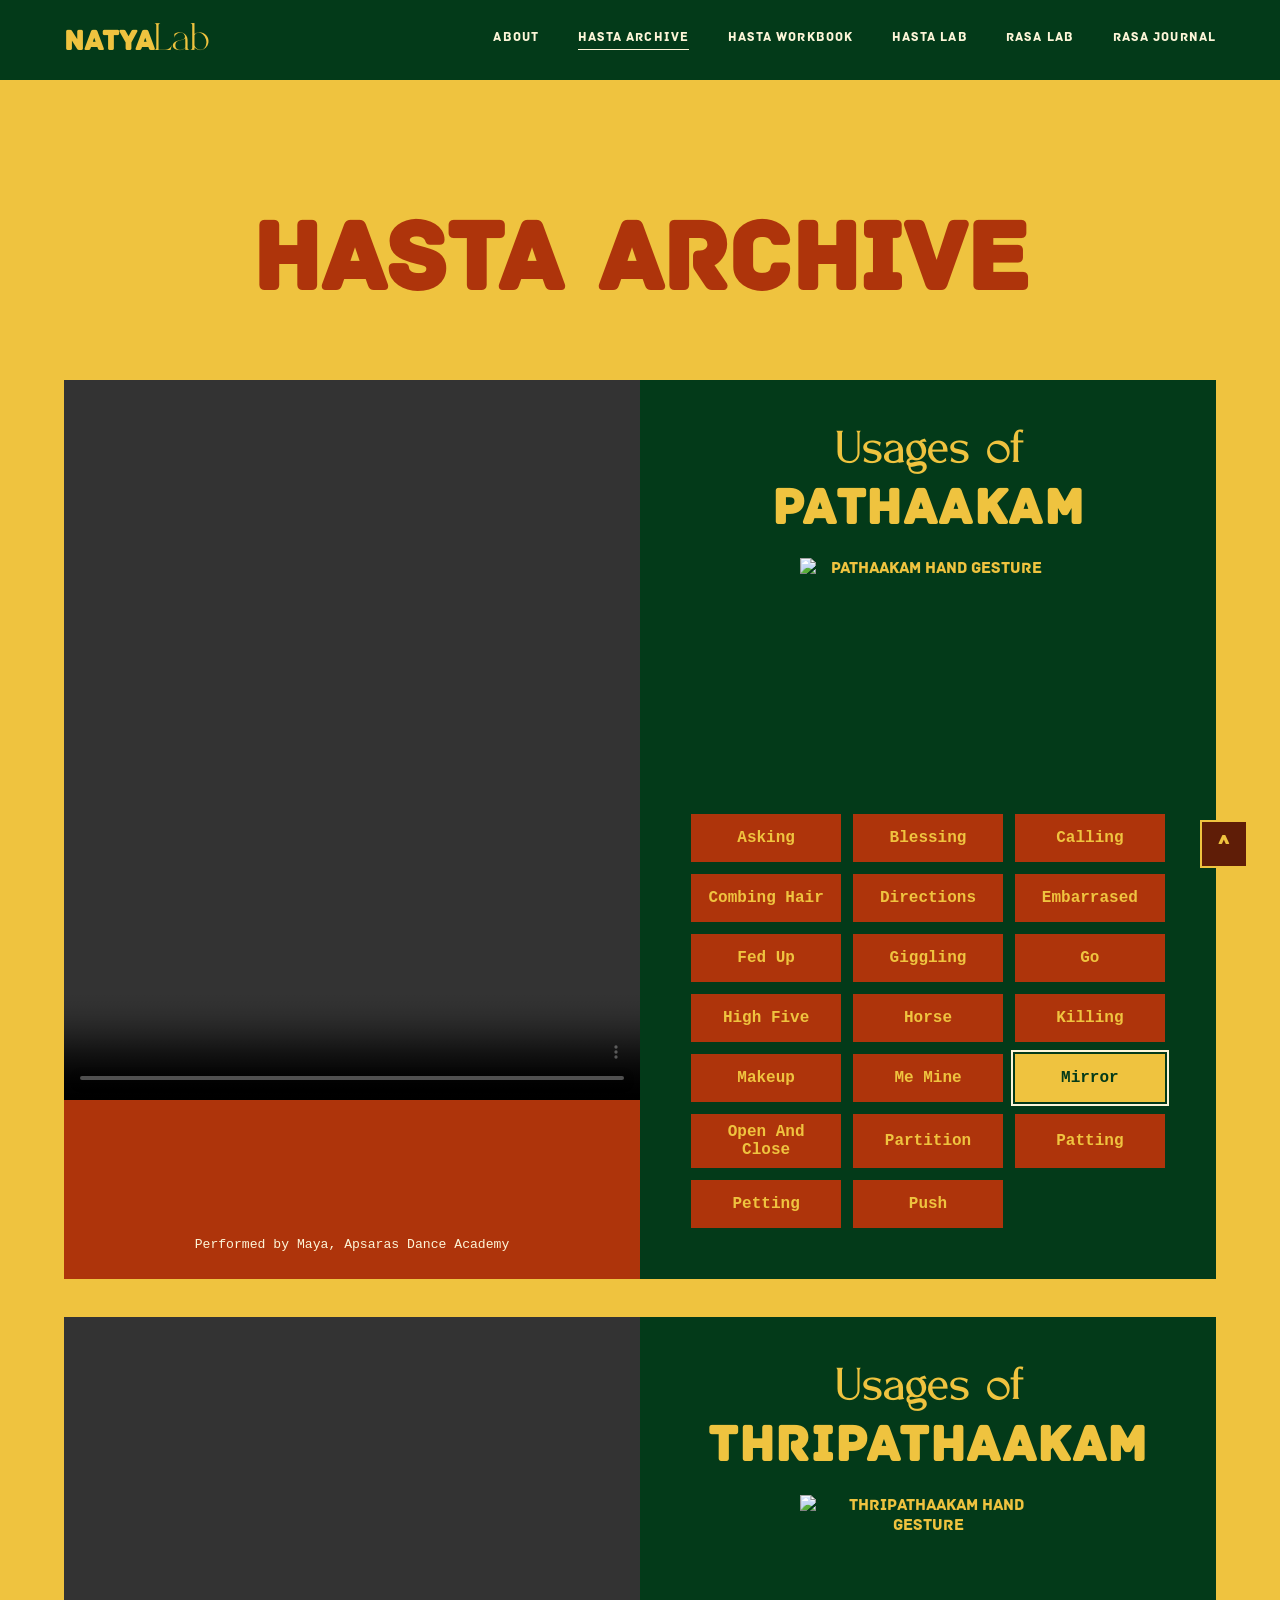
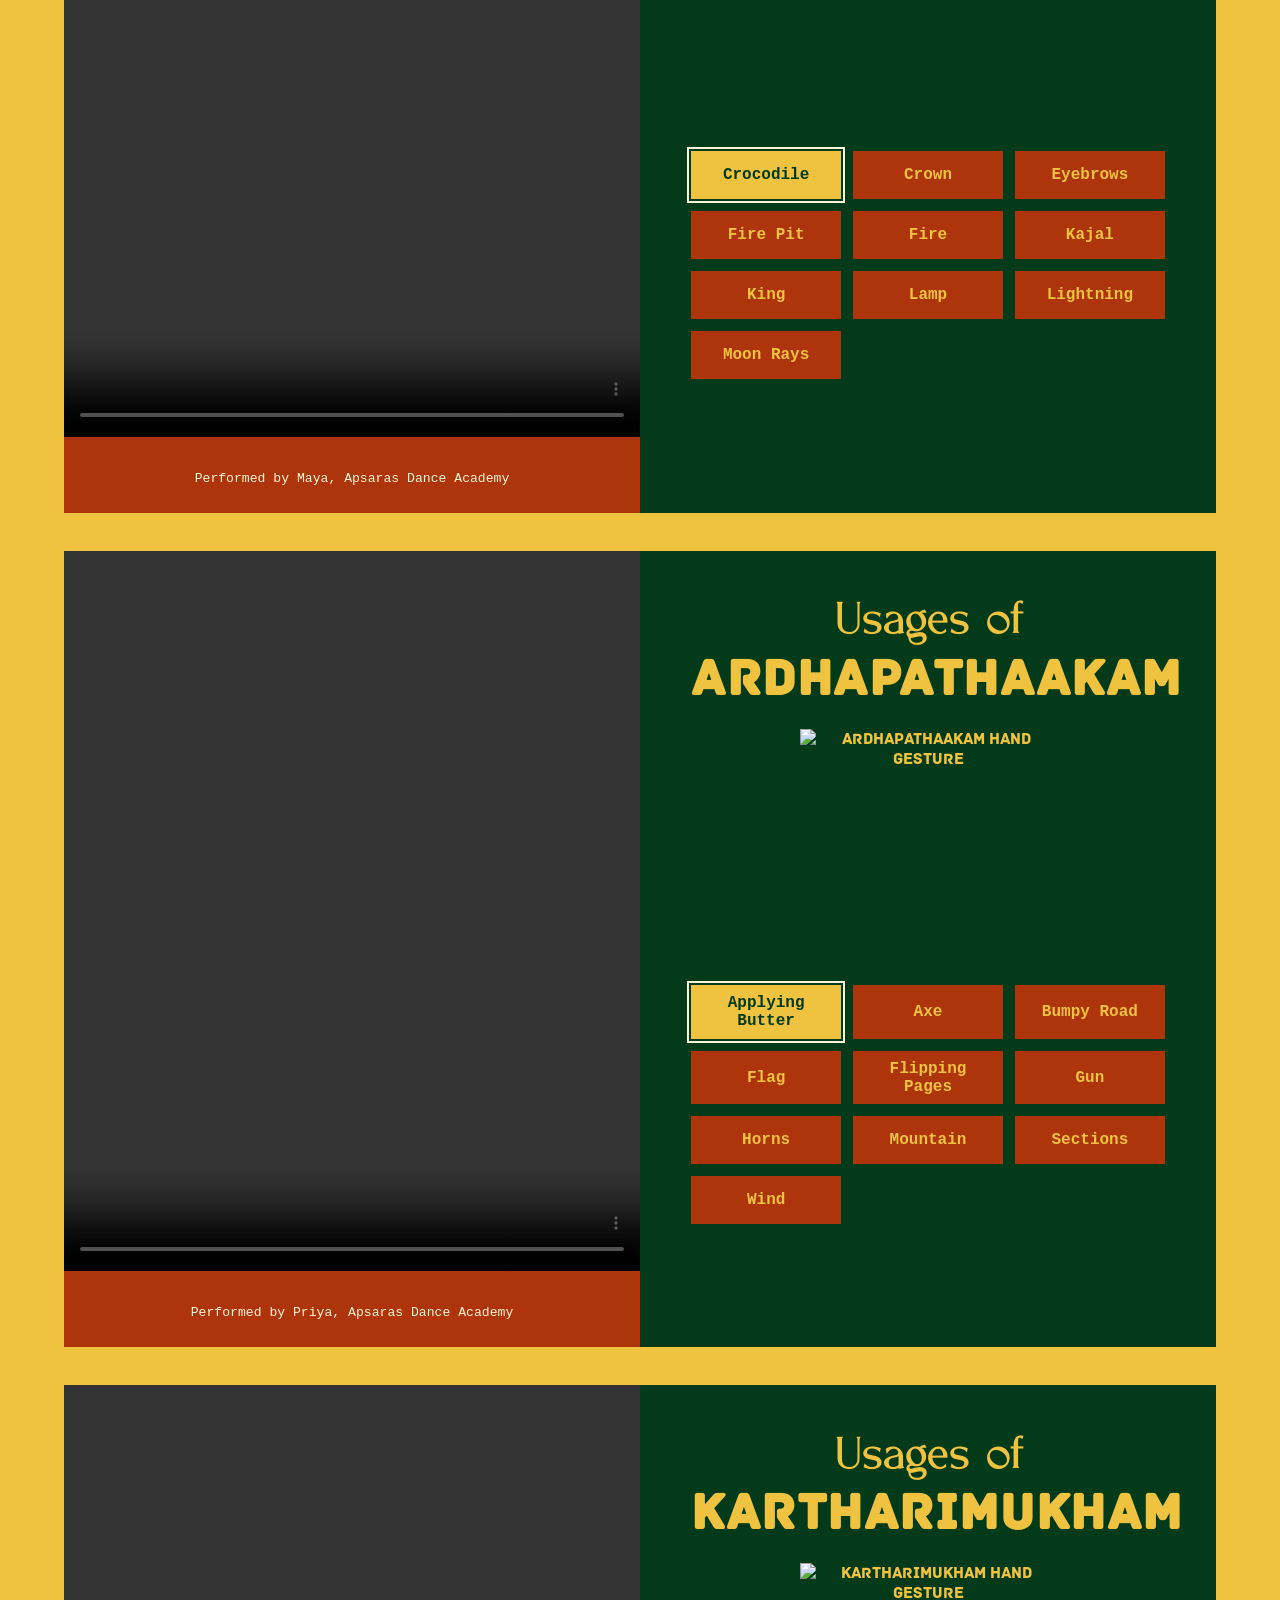
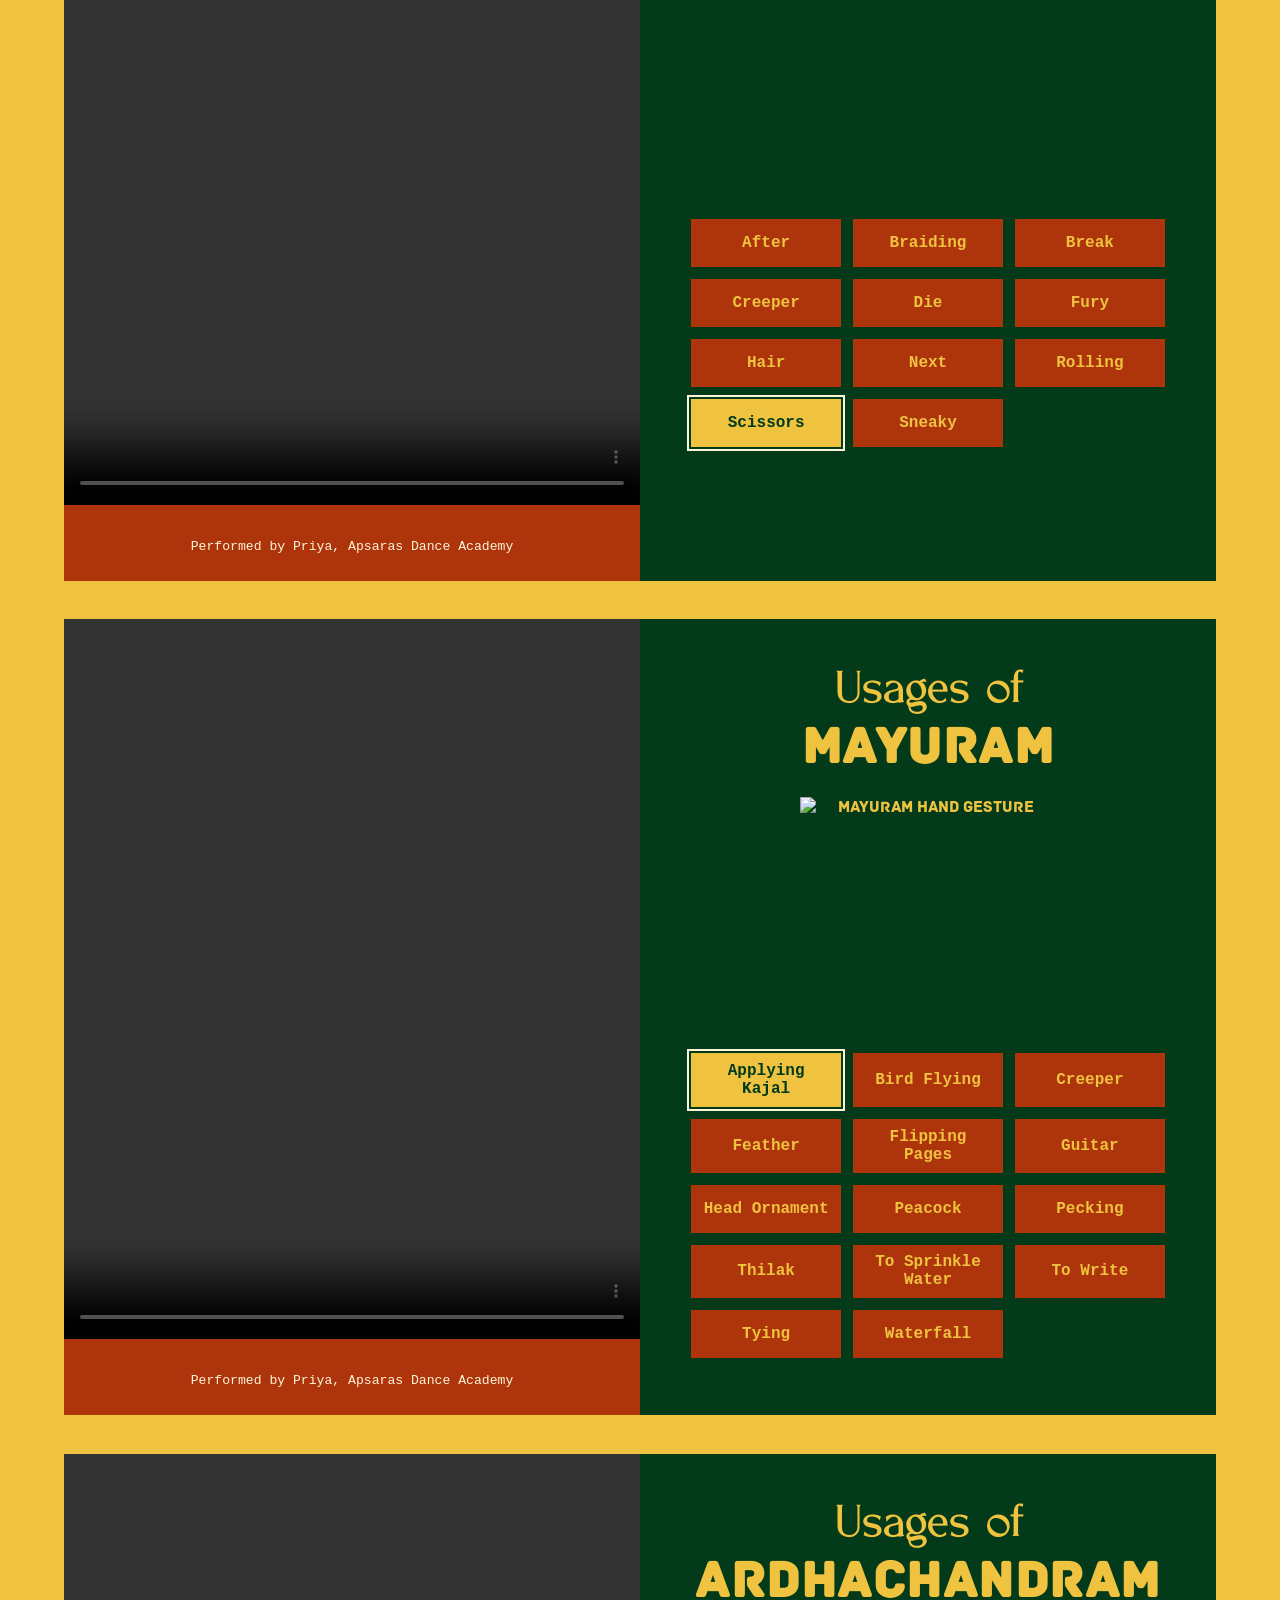
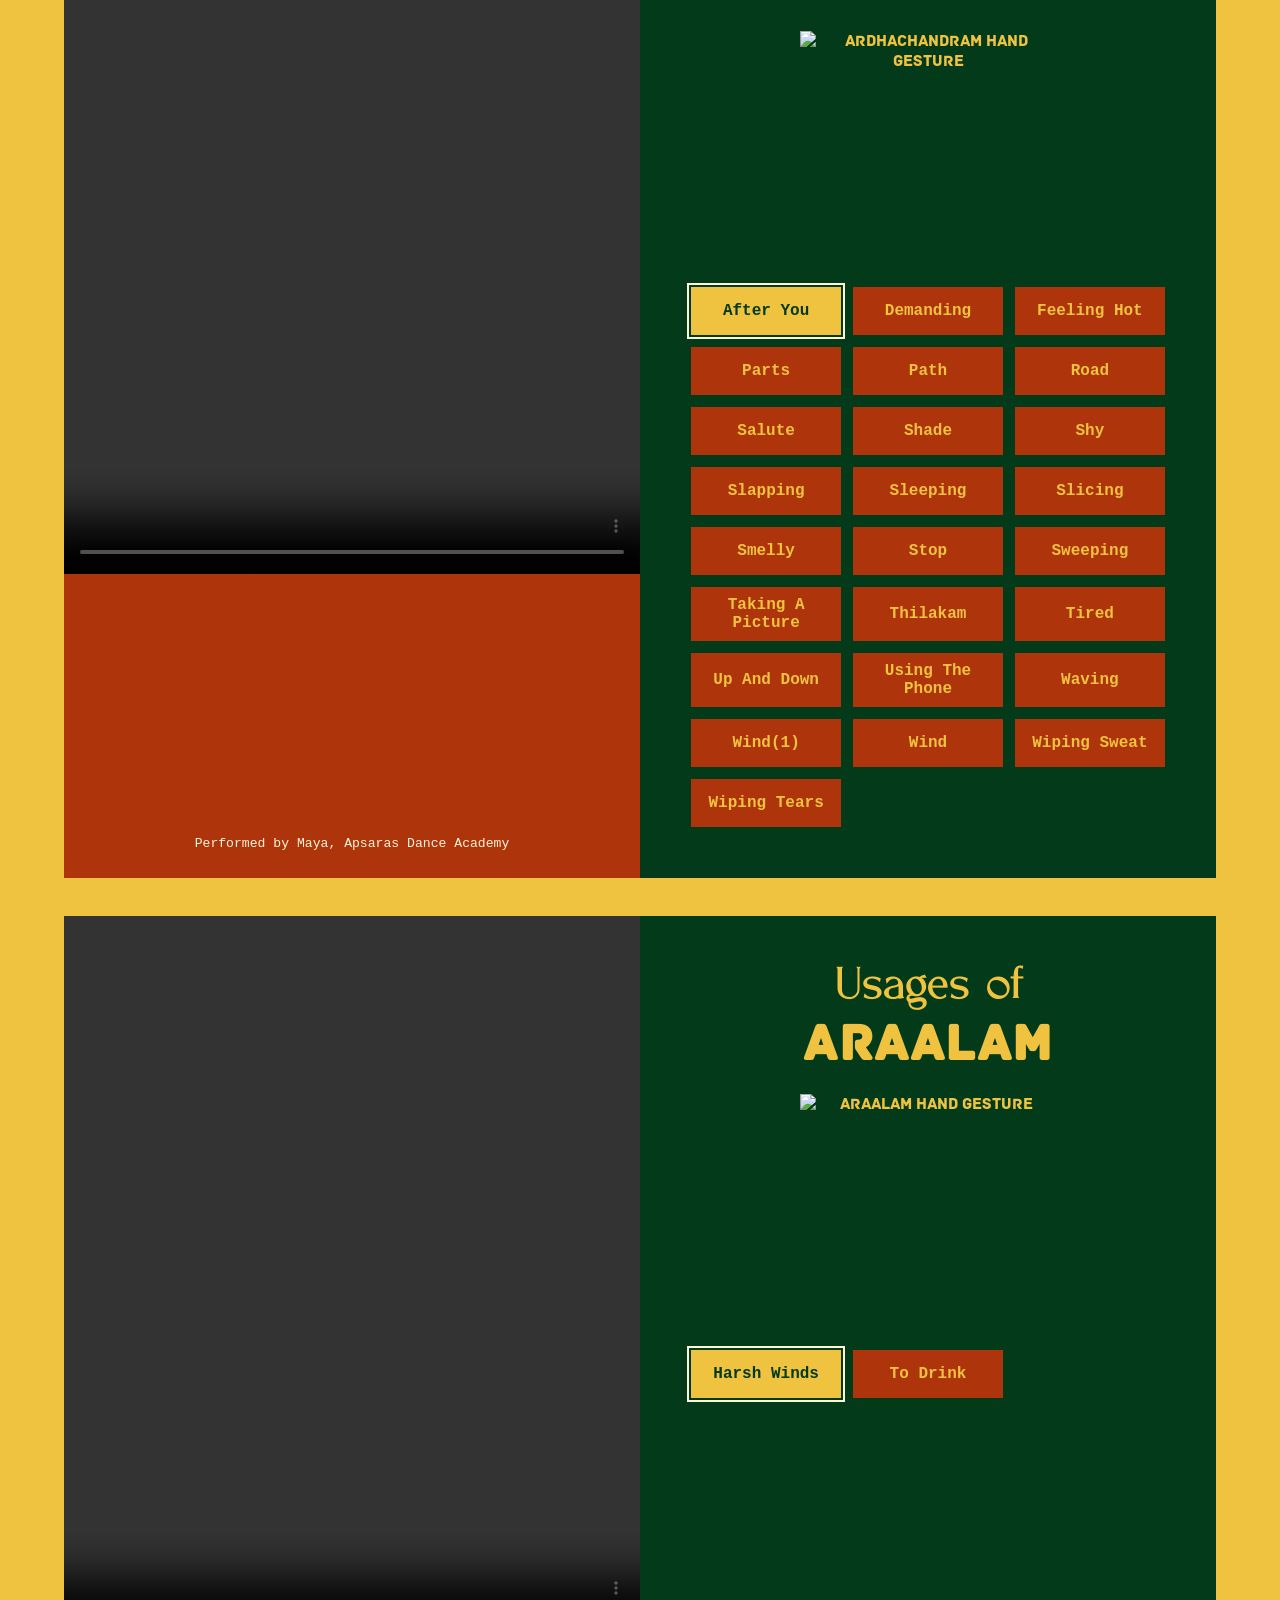
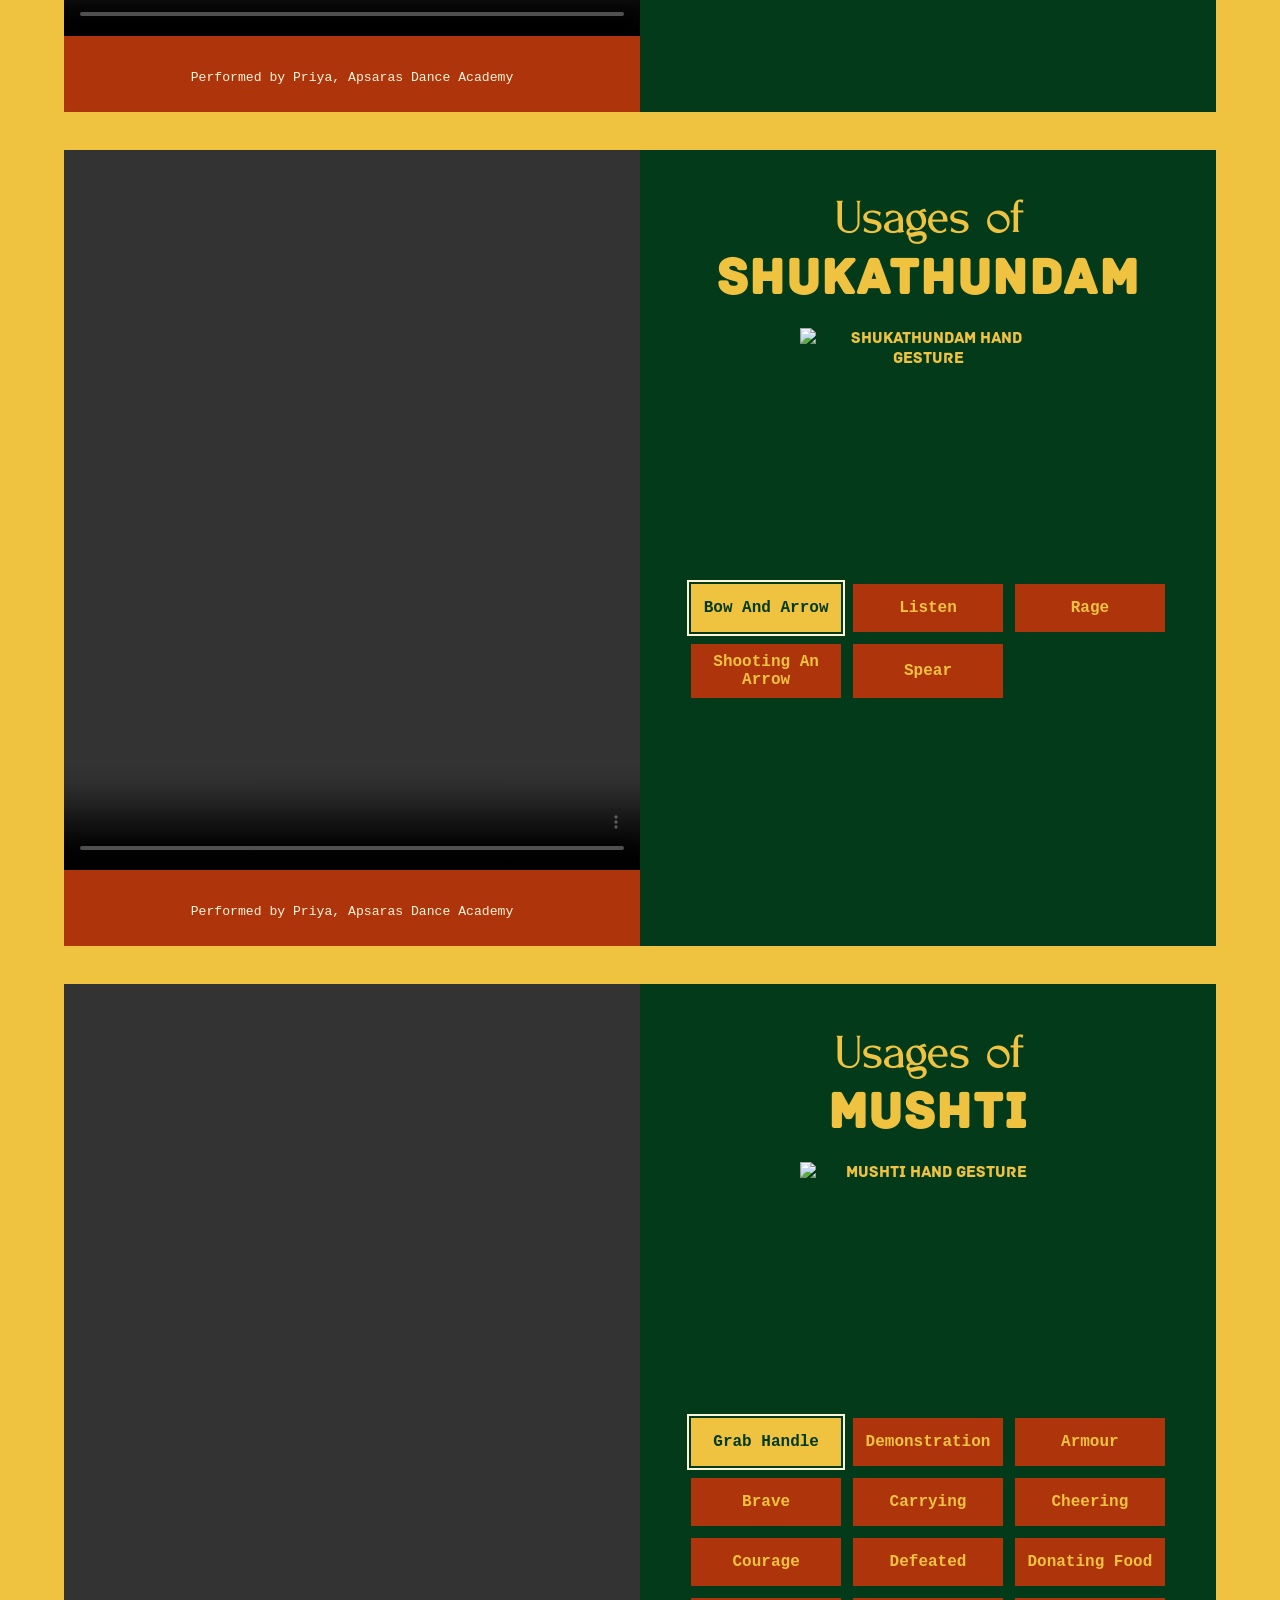
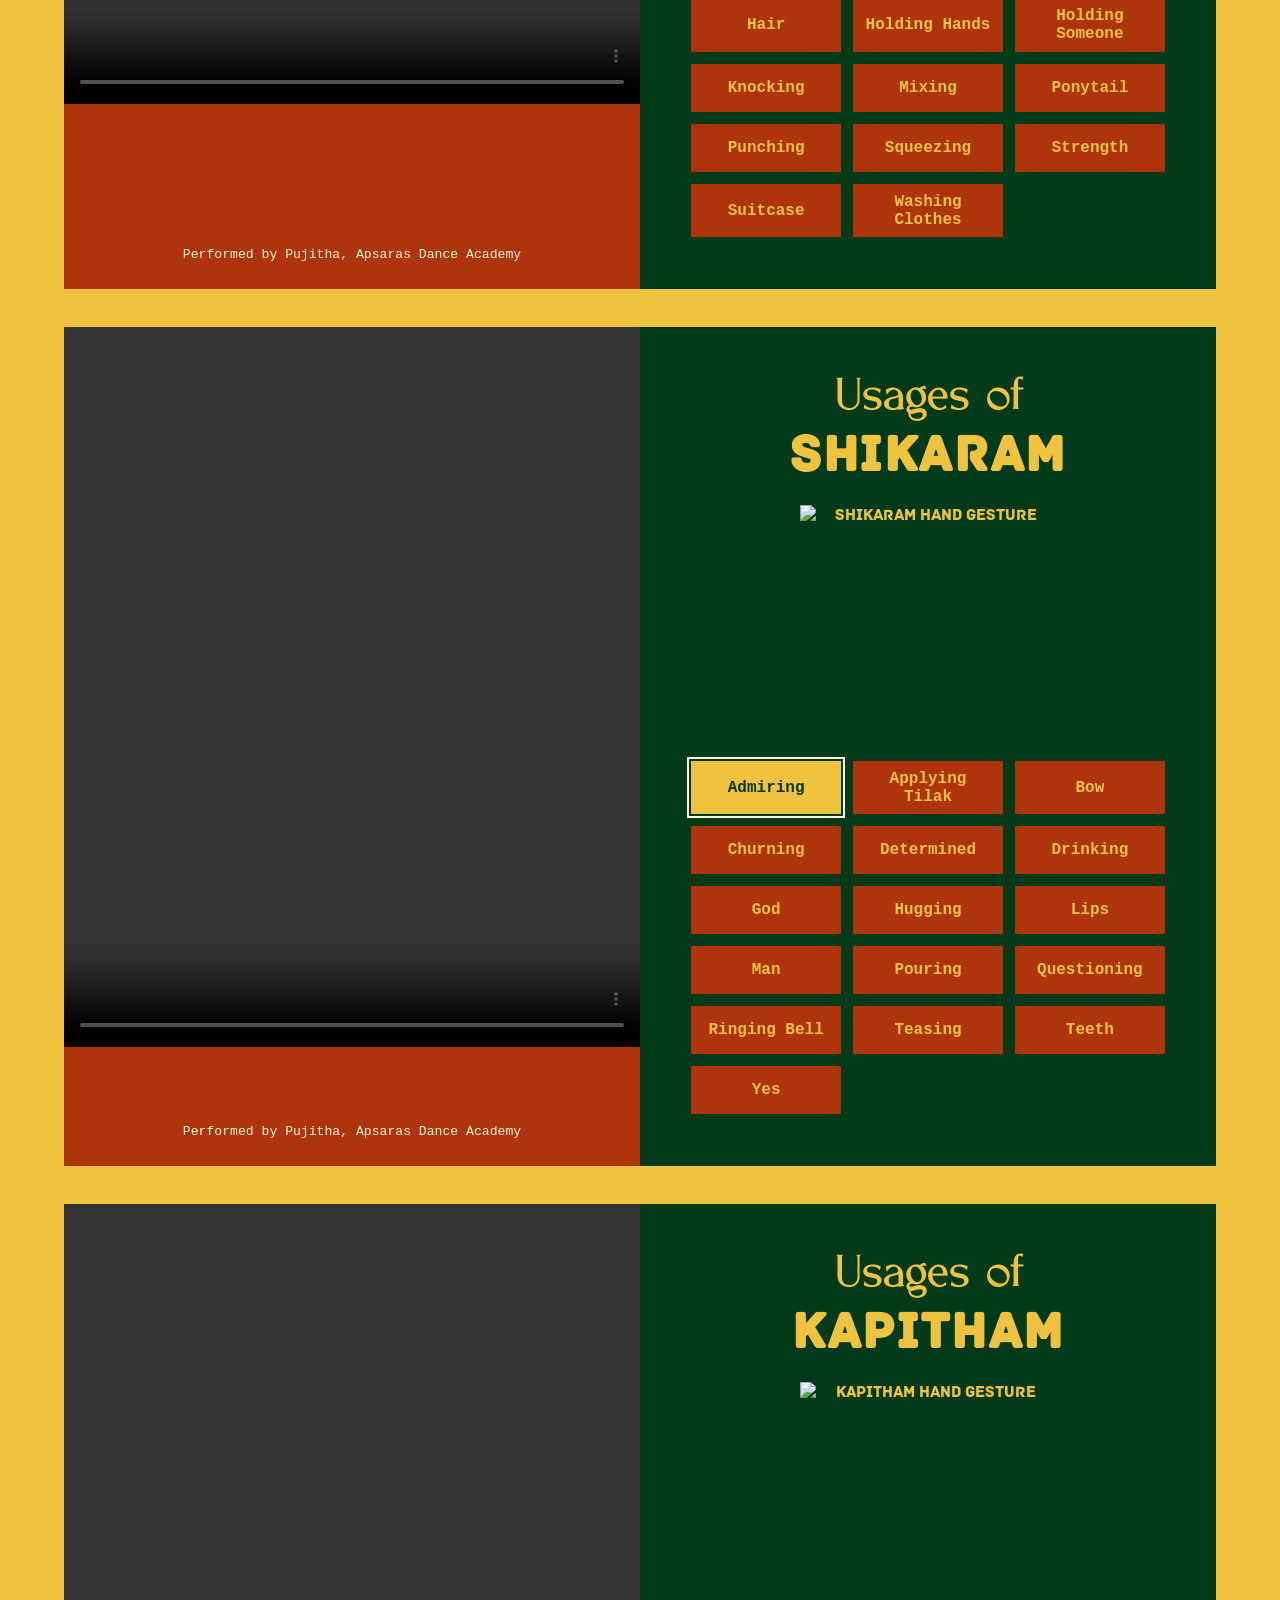
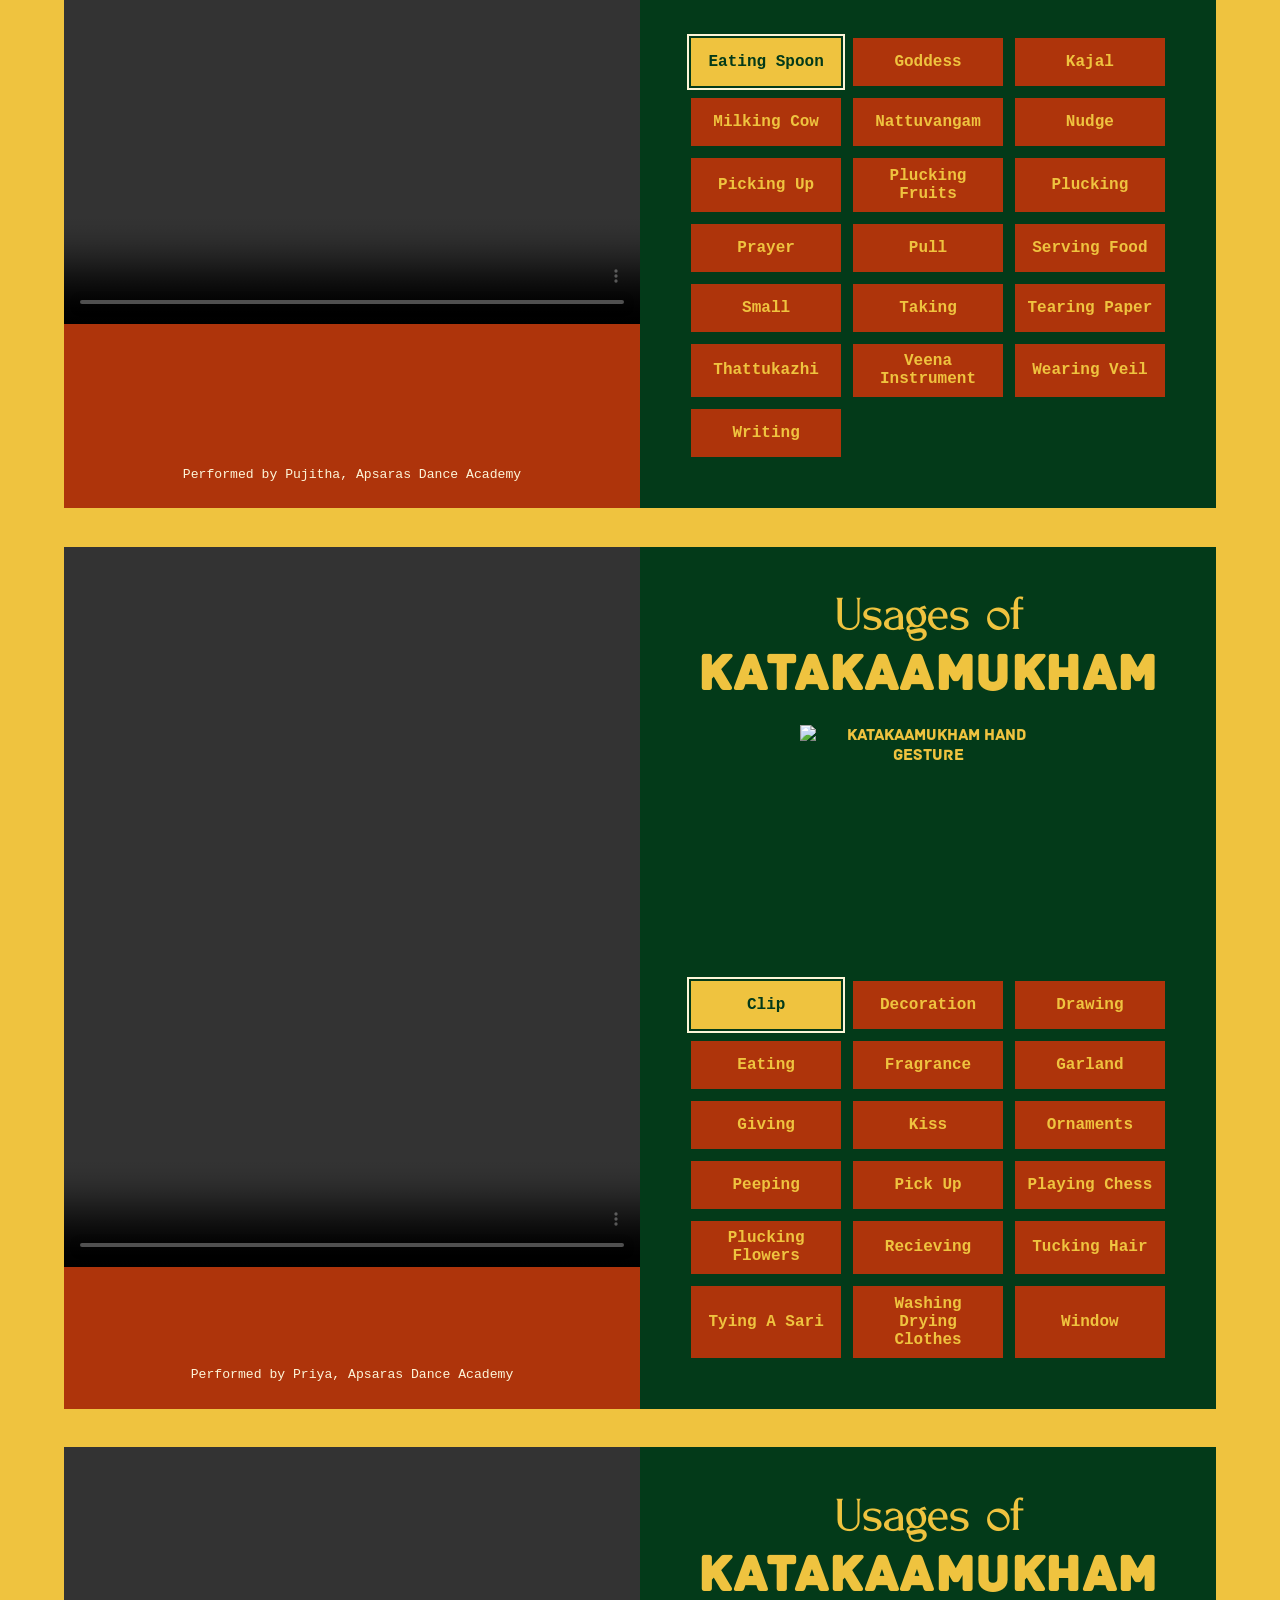
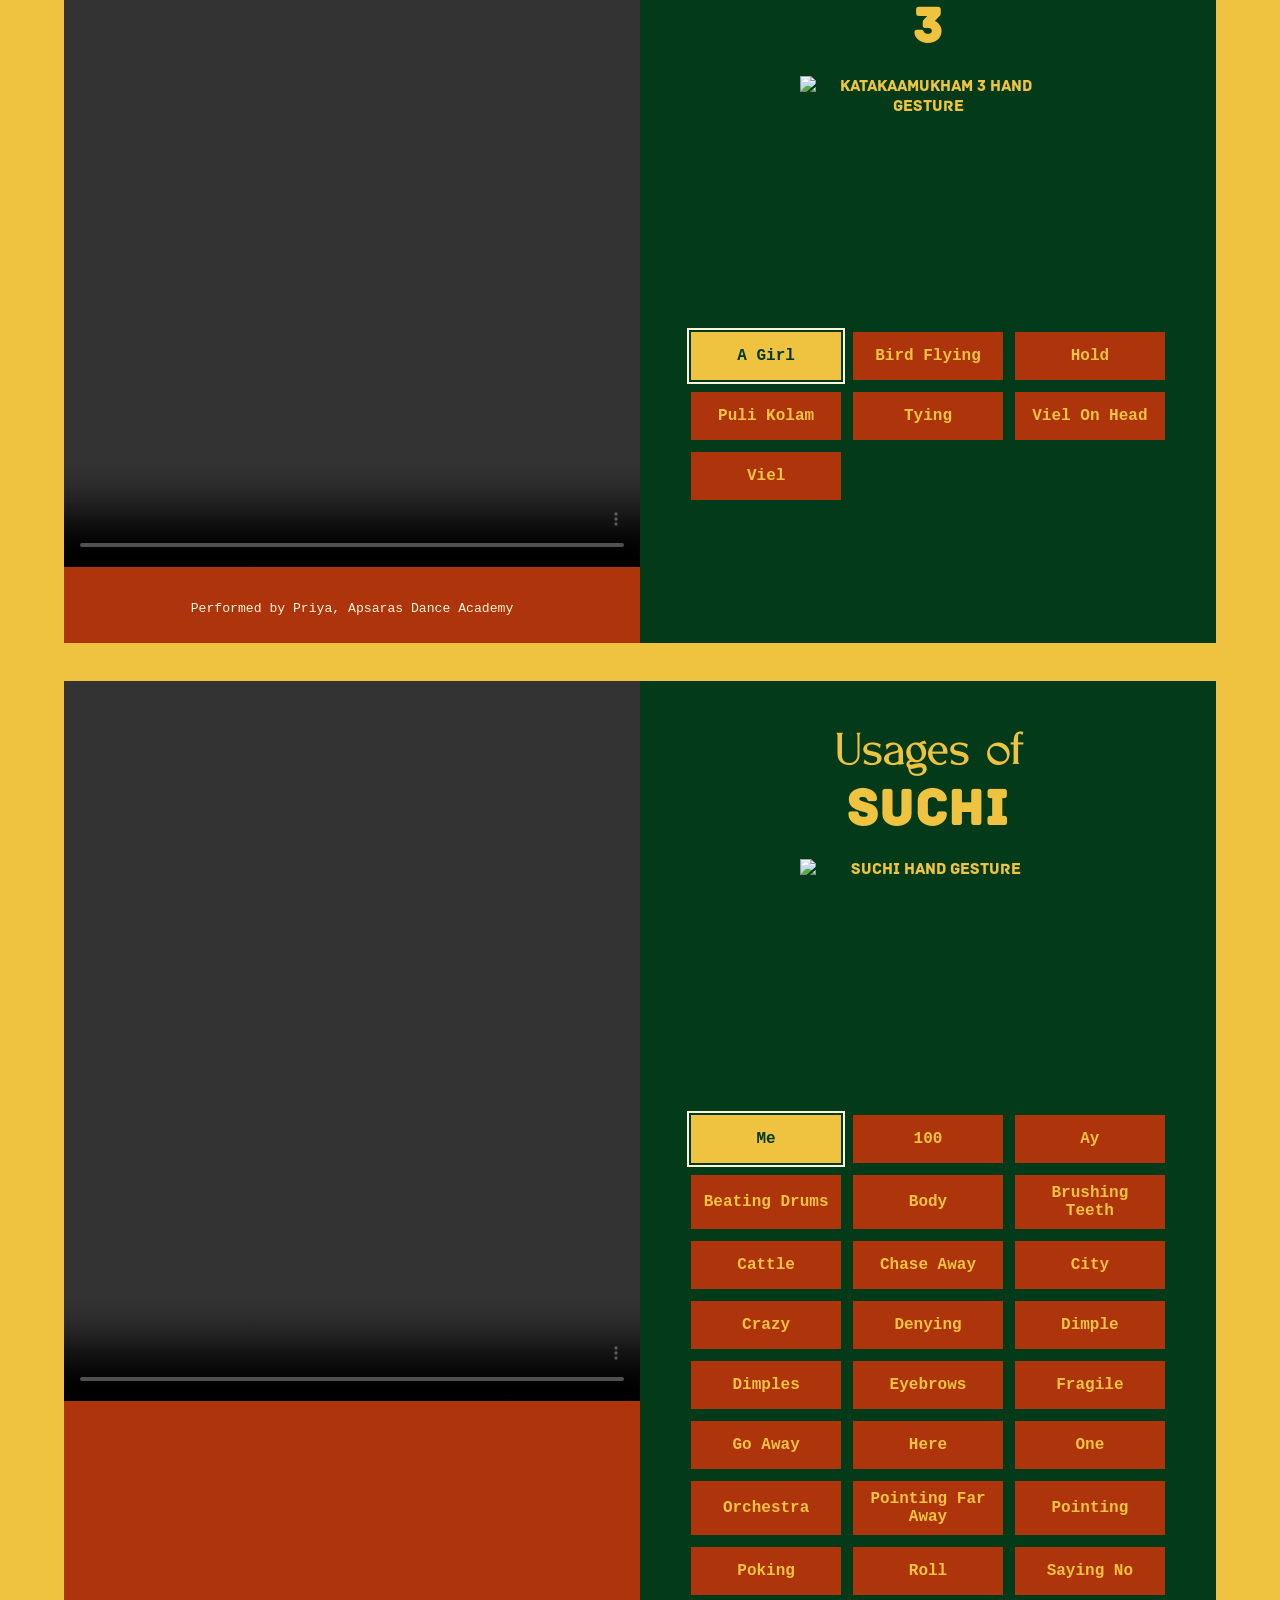
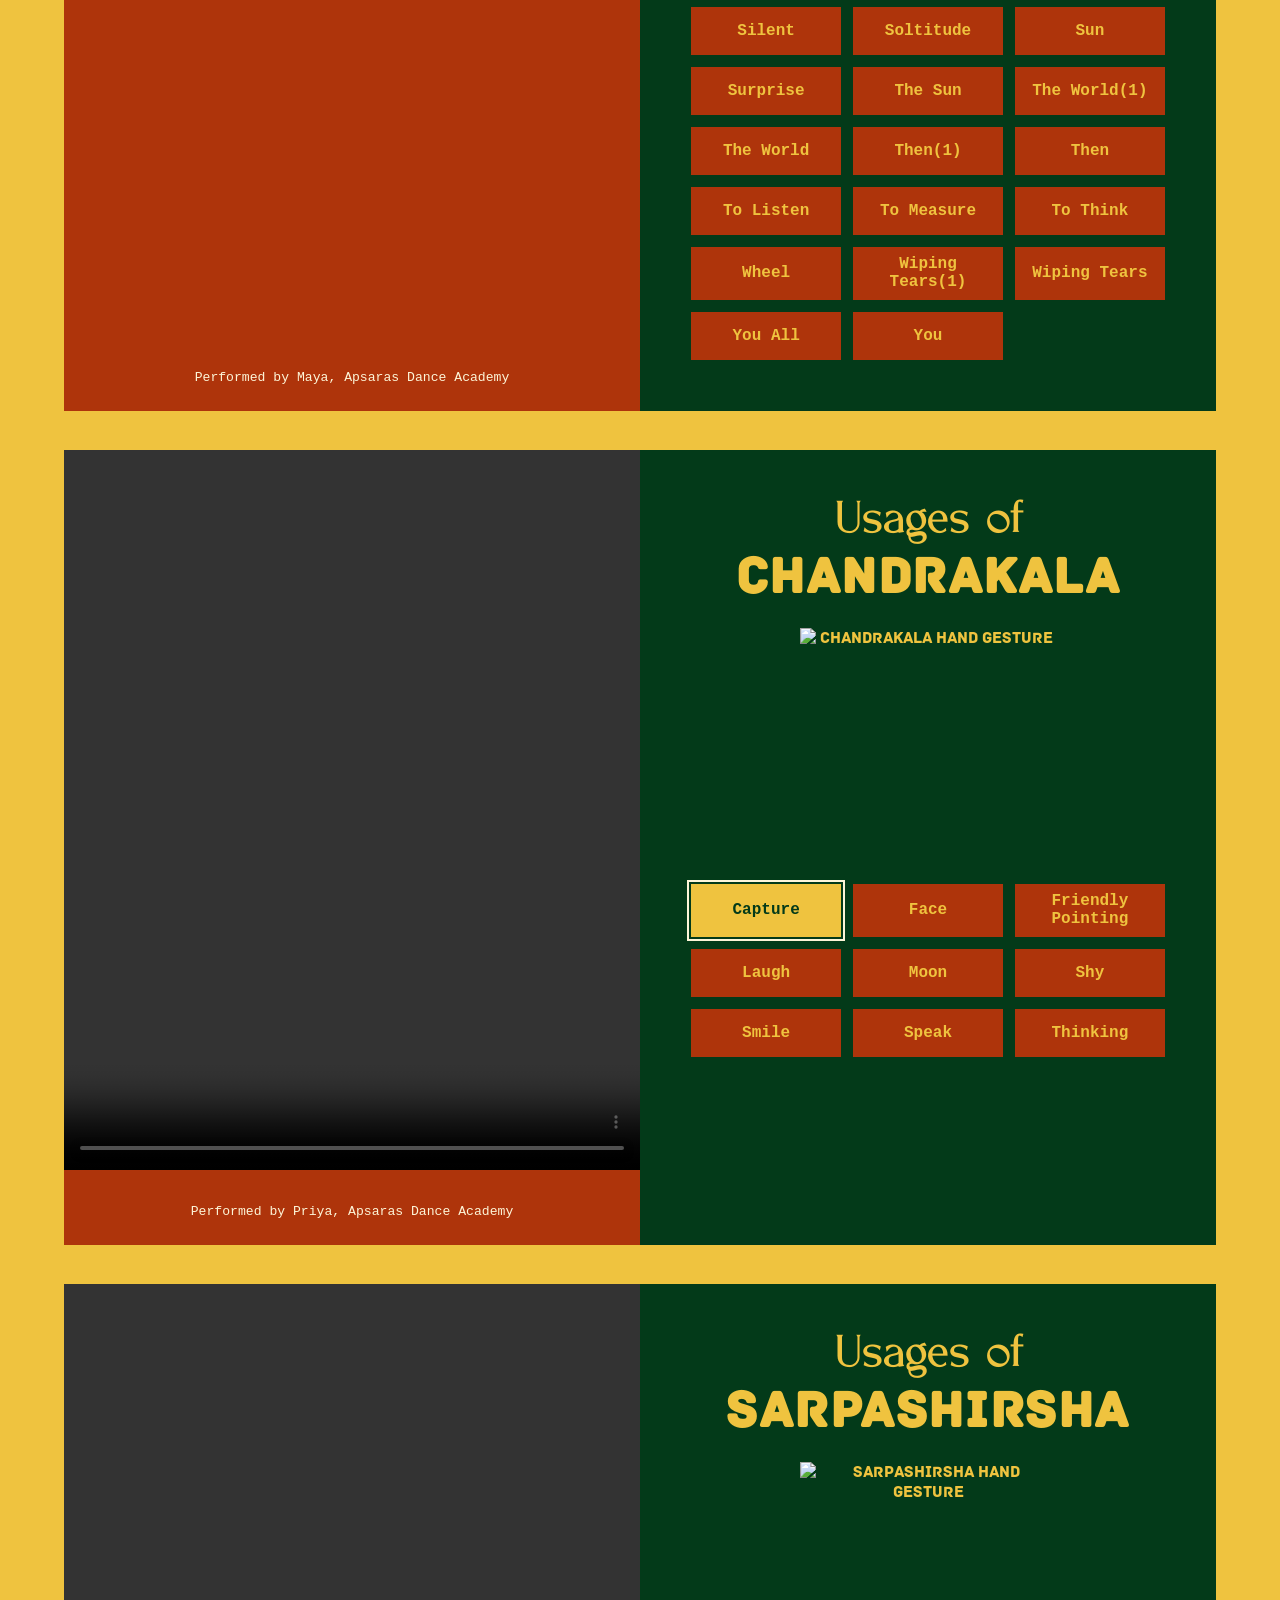
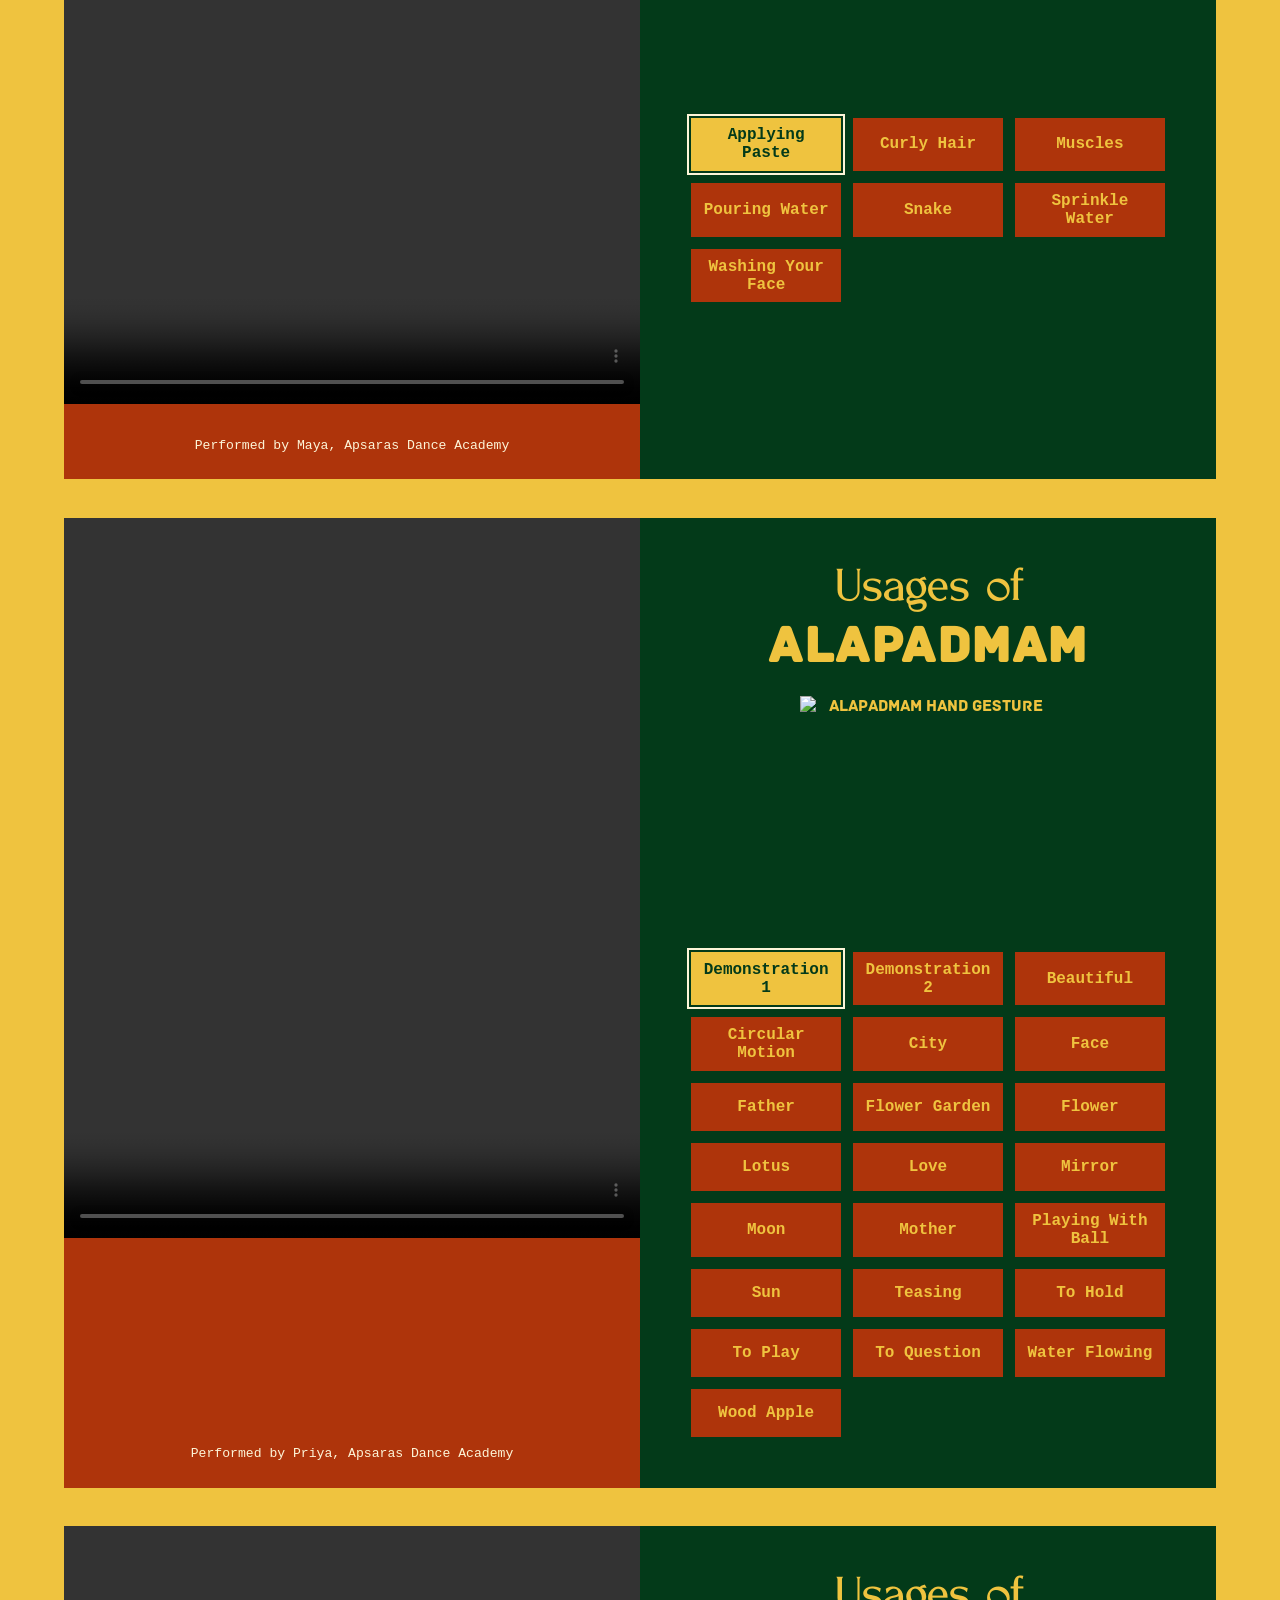
==== commit 7078b2dc: "add hasta workobok and rasa journal" ====
--- a/web-interface/natya/hasta-archive.html
+++ b/web-interface/natya/hasta-archive.html
@@ -19,8 +19,10 @@
       <div class="nav-links">
         <a href="./index.html#about">About</a>
         <a href="./hasta-archive.html" aria-current="page">Hasta Archive</a>
+        <a href="./hasta-workbook.html">Hasta Workbook</a>
         <a href="./hasta-lab.html">Hasta Lab</a>
         <a href="./rasa-lab.html">Rasa Lab</a>
+        <a href="./rasa-journal.html">Rasa Journal</a>
       </div>
     </nav>
 
--- a/web-interface/natya/styles.css
+++ b/web-interface/natya/styles.css
@@ -87,6 +87,7 @@
 
 .nav-links {
   display: flex;
+  flex-wrap: wrap;
   gap: clamp(1rem, 3vw, 2.5rem);
   color: var(--silk);
   font-size: 0.78rem;
@@ -103,6 +104,500 @@
 .nav-links a:focus-visible,
 .nav-links [aria-current="page"] {
   border-color: currentColor;
+}
+
+.workbook-page {
+  min-height: 100svh;
+  background: var(--forest);
+  color: var(--silk);
+}
+
+.workbook-page .nav {
+  background: var(--spice);
+}
+
+.workbook-page .wordmark {
+  color: var(--sun);
+}
+
+.workbook {
+  background: var(--forest);
+}
+
+.workbook-match {
+  max-width: 140rem;
+  margin: 0 auto;
+  padding: clamp(3rem, 6vw, 6rem) var(--page-pad);
+}
+
+.workbook-heading {
+  display: flex;
+  align-items: end;
+  justify-content: space-between;
+  gap: 2rem;
+  margin-bottom: clamp(2rem, 4vw, 4rem);
+}
+
+.workbook-heading .section-label,
+.workbook-diary .section-label {
+  color: var(--candy);
+}
+
+.workbook-heading h1,
+.workbook-diary h2 {
+  margin: 0.65rem 0;
+  color: var(--silk);
+  font-family: "Stellar", Georgia, serif;
+  font-size: clamp(3rem, 7vw, 6.5rem);
+  font-weight: 400;
+  line-height: 0.8;
+}
+
+.workbook-heading h1 strong,
+.workbook-diary h2 strong {
+  color: var(--sun);
+  font-family: "Archive", sans-serif;
+  font-size: 0.78em;
+  text-transform: uppercase;
+}
+
+.workbook-heading h1 span,
+.workbook-diary h2 span {
+  color: var(--sun);
+  font-family: "Archive", sans-serif;
+  font-size: 0.78em;
+  text-transform: uppercase;
+}
+
+.workbook-heading > div > p:last-child,
+.match-status {
+  margin: 1rem 0 0;
+  color: var(--silk);
+  font-family: ui-monospace, "Courier New", monospace;
+  line-height: 1.55;
+}
+
+.workbook-controls {
+  display: flex;
+  flex-wrap: wrap;
+  align-items: center;
+  justify-content: end;
+  gap: 0.75rem;
+}
+
+.workbook-controls p {
+  margin: 0;
+  color: var(--sun);
+  font-size: 1.05rem;
+}
+
+.workbook-controls button,
+.word-chip {
+  min-height: 3rem;
+  padding: 0.65rem 1rem;
+  border: 1px solid rgba(253, 245, 216, 0.38);
+  border-radius: 0;
+  background: transparent;
+  color: var(--silk);
+  cursor: pointer;
+  font: inherit;
+}
+
+.workbook-controls button:hover,
+.workbook-controls button:focus-visible,
+.word-chip:hover,
+.word-chip:focus-visible,
+.word-chip[aria-pressed="true"] {
+  color: var(--forest);
+  background: var(--sun);
+  outline: 2px solid var(--sun);
+  outline-offset: 2px;
+}
+
+.workbook-activity {
+  display: grid;
+  gap: clamp(2.5rem, 5vw, 4rem);
+}
+
+.hasta-pane,
+.word-bank-wrap {
+  max-height: 70svh;
+  overflow-y: auto;
+  scrollbar-color: var(--sun) rgba(253, 245, 216, 0.14);
+}
+
+.hasta-pane {
+  padding: 0.25rem;
+}
+
+.hasta-repositories {
+  display: grid;
+  grid-template-columns: repeat(8, minmax(0, 1fr));
+  gap: clamp(0.75rem, 1.5vw, 1.25rem);
+}
+
+.hasta-repository {
+  min-height: 15rem;
+  padding: 1.25rem;
+  display: grid;
+  grid-template-rows: 7rem 2.4rem minmax(1.8rem, auto);
+  justify-items: center;
+  border: 1px solid rgba(253, 245, 216, 0.22);
+  background: rgba(95, 29, 7, 0.38);
+  cursor: pointer;
+}
+
+.hasta-repository:hover,
+.hasta-repository:focus-visible,
+.hasta-repository.is-drop-target {
+  border-color: var(--sun);
+  outline: 2px solid var(--sun);
+  outline-offset: 2px;
+}
+
+.hasta-repository img {
+  width: 7rem;
+  height: 7rem;
+  object-fit: contain;
+}
+
+.hasta-repository h2 {
+  width: 100%;
+  margin: 0;
+  display: grid;
+  place-items: center;
+  color: var(--sun);
+  font-size: clamp(0.76rem, 1vw, 0.95rem);
+  line-height: 1.15;
+  text-align: center;
+}
+
+.repository-words {
+  width: 100%;
+  min-height: 1.8rem;
+  display: flex;
+  flex-wrap: wrap;
+  justify-content: center;
+  gap: 0.45rem;
+}
+
+.word-bank-wrap {
+  max-height: none;
+  overflow: visible;
+  padding: 0.25rem;
+}
+
+.word-bank-wrap h2 {
+  margin: 0 0 1rem;
+  color: var(--candy);
+  font-size: 1.35rem;
+}
+
+.word-bank {
+  display: flex;
+  flex-wrap: wrap;
+  gap: 0.75rem;
+}
+
+.word-chip {
+  background: var(--spice);
+  font-size: 1.05rem;
+  text-transform: uppercase;
+}
+
+.repository-words .word-chip {
+  min-height: 2rem;
+  padding: 0.3rem 0.55rem;
+  border-color: var(--sun);
+  color: var(--forest);
+  background: var(--sun);
+  font-size: 0.76rem;
+}
+
+.workbook-diary {
+  min-height: 36rem;
+  padding: clamp(3rem, 6vw, 6rem) var(--page-pad);
+  background: var(--spice);
+  text-align: left;
+}
+
+.workbook-diary-inner {
+  max-width: 140rem;
+  margin: 0 auto;
+}
+
+.diary-navigation {
+  margin: clamp(1.75rem, 3vw, 2.5rem) auto 1rem;
+  display: flex;
+  align-items: center;
+  justify-content: center;
+  gap: 1rem;
+}
+
+.diary-navigation p {
+  width: 4.5rem;
+  margin: 0;
+  color: var(--silk);
+  font-family: ui-monospace, "Courier New", monospace;
+}
+
+.diary-navigation button,
+.diary-page-heading button {
+  width: 3rem;
+  height: 3rem;
+  padding: 0;
+  border: 1px solid rgba(253, 245, 216, 0.46);
+  border-radius: 0;
+  background: transparent;
+  color: var(--silk);
+  cursor: pointer;
+  font: 2rem/1 "Archive", sans-serif;
+}
+
+.diary-navigation button:hover,
+.diary-navigation button:focus-visible,
+.diary-page-heading button:hover,
+.diary-page-heading button:focus-visible {
+  color: var(--forest);
+  background: var(--sun);
+  outline: 2px solid var(--sun);
+  outline-offset: 2px;
+}
+
+.diary-navigation button:disabled {
+  cursor: not-allowed;
+  opacity: 0.34;
+}
+
+.diary-book {
+  width: min(62rem, 100%);
+  height: 36rem;
+  margin: 0 auto;
+  display: grid;
+  grid-template-columns: repeat(2, minmax(0, 1fr));
+  background: var(--silk);
+  box-shadow: 0.6rem 0.6rem 0 rgba(95, 29, 7, 0.4);
+}
+
+.diary-page {
+  min-width: 0;
+  padding: clamp(1.5rem, 4vw, 3rem);
+  color: var(--walnut);
+}
+
+.diary-reference-page {
+  padding: clamp(1.5rem, 4vw, 3rem) clamp(1.5rem, 4vw, 3rem) 0;
+  display: grid;
+  min-height: 0;
+  grid-template-rows: auto minmax(0, 1fr);
+  border-right: 2px solid var(--candy);
+}
+
+.diary-reference-heading,
+.diary-page-heading {
+  min-height: 6rem;
+  padding: 1.25rem clamp(1.25rem, 3vw, 2rem);
+  display: flex;
+  align-items: center;
+  justify-content: center;
+  gap: 0.5rem;
+  background: var(--forest);
+  color: var(--silk);
+}
+
+.diary-reference-heading span {
+  font-family: "Stellar", Georgia, serif;
+  font-size: clamp(1.8rem, 3vw, 2.8rem);
+}
+
+.diary-reference-heading strong {
+  color: var(--sun);
+  font-size: clamp(1.45rem, 2.7vw, 2.5rem);
+  text-transform: uppercase;
+}
+
+.diary-gesture-field {
+  grid-column: 1;
+  min-height: 29rem;
+  padding: 1.25rem clamp(1.25rem, 3vw, 2rem);
+  display: grid;
+  grid-template-rows: 1fr auto;
+  background: var(--sun);
+}
+
+.diary-gesture-field img {
+  width: min(15rem, 90%);
+  height: 23rem;
+  align-self: end;
+  margin: auto;
+  object-fit: contain;
+}
+
+.diary-prompt-glossary {
+  margin: 0;
+  padding: 0 1.25rem;
+  overflow-x: auto;
+  color: var(--spice);
+  font-size: 0.68rem;
+  line-height: 1.5;
+  text-align: right;
+  text-transform: uppercase;
+  white-space: nowrap;
+}
+
+.diary-page h3 {
+  margin: 0;
+  color: var(--sun);
+  font-size: clamp(1rem, 2vw, 1.4rem);
+  text-transform: uppercase;
+}
+
+.diary-page-heading {
+  min-height: 0;
+  padding: 0;
+  justify-content: space-between;
+  background: transparent;
+  color: var(--walnut);
+}
+
+.diary-page-heading button {
+  flex: 0 0 auto;
+  border-color: var(--spice);
+  color: var(--spice);
+}
+
+.diary-interpretations-page {
+  min-width: 0;
+  min-height: 0;
+  display: grid;
+  grid-template-rows: auto 1fr;
+  gap: 1.5rem;
+  text-align: left;
+}
+
+.interpretation-list {
+  margin: 0;
+  padding: 0;
+  display: grid;
+  align-content: start;
+  gap: 0.75rem;
+  overflow-y: auto;
+  background: transparent;
+  list-style: none;
+  text-align: left;
+}
+
+.interpretation-list li {
+  padding: 0.75rem;
+  border-left: 3px solid var(--spice);
+  background: rgba(253, 245, 216, 0.45);
+  color: var(--spice);
+  font-family: ui-monospace, "Courier New", monospace;
+  font-size: 0.85rem;
+  line-height: 1.45;
+}
+
+.diary-reference-page img {
+  grid-row: 2;
+  width: 100%;
+  height: 100%;
+  min-height: 0;
+  align-self: end;
+  margin: 0;
+  object-fit: contain;
+  object-position: center bottom;
+}
+
+.diary-reference-page h3 {
+  grid-row: 1;
+  width: 100%;
+  text-align: center;
+}
+
+.interpretation-dialog {
+  width: min(34rem, calc(100% - 2rem));
+  padding: 0;
+  border: 0;
+  background: var(--silk);
+  color: var(--walnut);
+}
+
+.interpretation-dialog::backdrop {
+  background: rgba(3, 58, 25, 0.78);
+}
+
+.interpretation-dialog form {
+  padding: clamp(1.5rem, 5vw, 3rem);
+  display: grid;
+  gap: 1rem;
+  position: relative;
+}
+
+.interpretation-dialog .section-label { color: var(--spice); }
+
+.interpretation-dialog h2 {
+  margin: 0;
+  color: var(--spice);
+  font-family: "Stellar", Georgia, serif;
+  font-size: 2.5rem;
+  font-weight: 400;
+}
+
+.interpretation-dialog label,
+.interpretation-dialog textarea {
+  font-family: ui-monospace, "Courier New", monospace;
+}
+
+.interpretation-dialog textarea {
+  width: 100%;
+  resize: vertical;
+  padding: 0.75rem;
+  border: 1px solid var(--walnut);
+  border-radius: 0;
+  background: transparent;
+  color: var(--walnut);
+  font-size: 1rem;
+}
+
+.dialog-close {
+  width: 2.5rem;
+  height: 2.5rem;
+  position: absolute;
+  top: 0.75rem;
+  right: 0.75rem;
+  border: 0;
+  background: var(--spice);
+  color: var(--silk);
+  cursor: pointer;
+  font: 1.75rem/1 "Archive", sans-serif;
+}
+
+.dialog-submit {
+  justify-self: start;
+  min-height: 3rem;
+  padding: 0.75rem 1rem;
+  border: 0;
+  border-radius: 0;
+  background: var(--forest);
+  color: var(--sun);
+  cursor: pointer;
+  font: inherit;
+  text-transform: uppercase;
+}
+
+@media (max-width: 900px) {
+  .workbook-heading { align-items: start; flex-direction: column; }
+  .workbook-controls { justify-content: start; }
+  .hasta-repositories { grid-template-columns: repeat(4, minmax(0, 1fr)); }
+}
+
+@media (max-width: 620px) {
+  .hasta-pane { max-height: 58svh; }
+  .hasta-repositories { grid-template-columns: repeat(2, minmax(0, 1fr)); }
+  .hasta-repository { min-height: 12rem; padding: 0.75rem; }
+  .hasta-repository img { width: 5rem; height: 5rem; }
+  .diary-book { height: auto; grid-template-columns: 1fr; }
+  .diary-reference-page { border-right: 0; border-bottom: 2px solid var(--candy); }
 }
 
 .hero {
@@ -1067,6 +1562,140 @@
   background-size: 4rem 4rem;
 }
 
+.rasa-journal-page {
+  min-height: 100svh;
+  background: var(--spice);
+  color: var(--silk);
+}
+
+.rasa-journal-page .nav {
+  background: var(--forest);
+}
+
+.rasa-journal-page .wordmark {
+  color: var(--sun);
+}
+
+.rasa-journal {
+  min-height: calc(100svh - 5rem);
+  padding: clamp(3rem, 7vw, 6rem) var(--page-pad);
+  background-color: var(--walnut);
+}
+
+.rasa-journal-heading,
+.rasa-prompts {
+  max-width: 86rem;
+  margin-inline: auto;
+}
+
+.rasa-journal-heading {
+  display: flex;
+  align-items: baseline;
+  flex-wrap: wrap;
+  gap: 0.75rem 1.5rem;
+  margin-bottom: clamp(2.5rem, 5vw, 4.5rem);
+}
+
+.rasa-journal-heading h1,
+.rasa-prompt h2 {
+  margin: 0;
+  font-size: clamp(1.5rem, 3vw, 2.5rem);
+  line-height: 1;
+  text-transform: uppercase;
+}
+
+.rasa-journal-heading h1 strong {
+  font-family: "Archive", sans-serif;
+}
+
+.rasa-journal-heading h1 span,
+.rasa-prompt h2 span {
+  color: var(--candy);
+}
+
+.rasa-journal-heading p {
+  margin: 0;
+  font-family: ui-monospace, "Courier New", monospace;
+  font-size: clamp(0.78rem, 1.4vw, 1rem);
+}
+
+.rasa-prompts {
+  display: grid;
+  gap: clamp(1.5rem, 3vw, 2.75rem);
+}
+
+.rasa-prompt {
+  min-width: 0;
+  display: grid;
+  grid-template-columns: minmax(12rem, 0.78fr) minmax(7rem, 0.36fr) minmax(0, 2.2fr);
+  grid-template-rows: 1fr auto;
+  align-items: center;
+  column-gap: clamp(0.5rem, 2vw, 2rem);
+}
+
+.rasa-prompt h2 {
+  grid-row: 1 / -1;
+}
+
+.rasa-prompt img {
+  grid-row: 1 / -1;
+  align-self: end;
+  width: min(100%, 9rem);
+  max-height: 10rem;
+  justify-self: center;
+  object-fit: contain;
+  object-position: bottom;
+}
+
+.rasa-prompt label {
+  width: 1px;
+  height: 1px;
+  position: absolute;
+  overflow: hidden;
+  clip: rect(0, 0, 0, 0);
+  white-space: nowrap;
+}
+
+.rasa-prompt textarea {
+  grid-column: 3;
+  width: 100%;
+  min-height: 7rem;
+  padding: 1.1rem 1.25rem;
+  resize: vertical;
+  border: 0;
+  border-radius: 0;
+  background: var(--silk);
+  color: var(--walnut);
+  font: 0.9rem/1.45 ui-monospace, "Courier New", monospace;
+}
+
+.rasa-prompt textarea:focus-visible {
+  outline: 3px solid var(--sun);
+  outline-offset: 3px;
+}
+
+.rasa-prompt button {
+  grid-column: 3;
+  justify-self: end;
+  margin: -2.1rem 0.6rem 0 0;
+  z-index: 1;
+  padding: 0.55rem 0.75rem;
+  border: 0;
+  border-radius: 0;
+  background: var(--spice);
+  color: var(--sun);
+  cursor: pointer;
+  font: 0.67rem "Archive", sans-serif;
+  text-transform: uppercase;
+}
+
+.rasa-prompt button:hover,
+.rasa-prompt button:focus-visible {
+  background: var(--forest);
+  outline: 2px solid var(--sun);
+  outline-offset: 2px;
+}
+
 .sr-only {
   width: 1px;
   height: 1px;
@@ -1155,6 +1784,19 @@
     align-items: flex-start;
     flex-direction: column;
   }
+
+  .rasa-prompt {
+    grid-template-columns: minmax(7rem, 0.7fr) minmax(4.5rem, 0.35fr) minmax(0, 1.6fr);
+  }
+}
+
+@media (max-width: 560px) {
+  .rasa-journal-heading { align-items: start; flex-direction: column; }
+  .rasa-prompt { grid-template-columns: 1fr minmax(5rem, 0.45fr); grid-template-rows: auto auto auto; row-gap: 0.75rem; }
+  .rasa-prompt h2 { grid-row: auto; }
+  .rasa-prompt img { grid-row: 1 / span 2; max-height: 7rem; }
+  .rasa-prompt textarea, .rasa-prompt button { grid-column: 1 / -1; }
+  .rasa-prompt textarea { min-height: 6rem; }
 }
 
 @media (prefers-reduced-motion: reduce) {
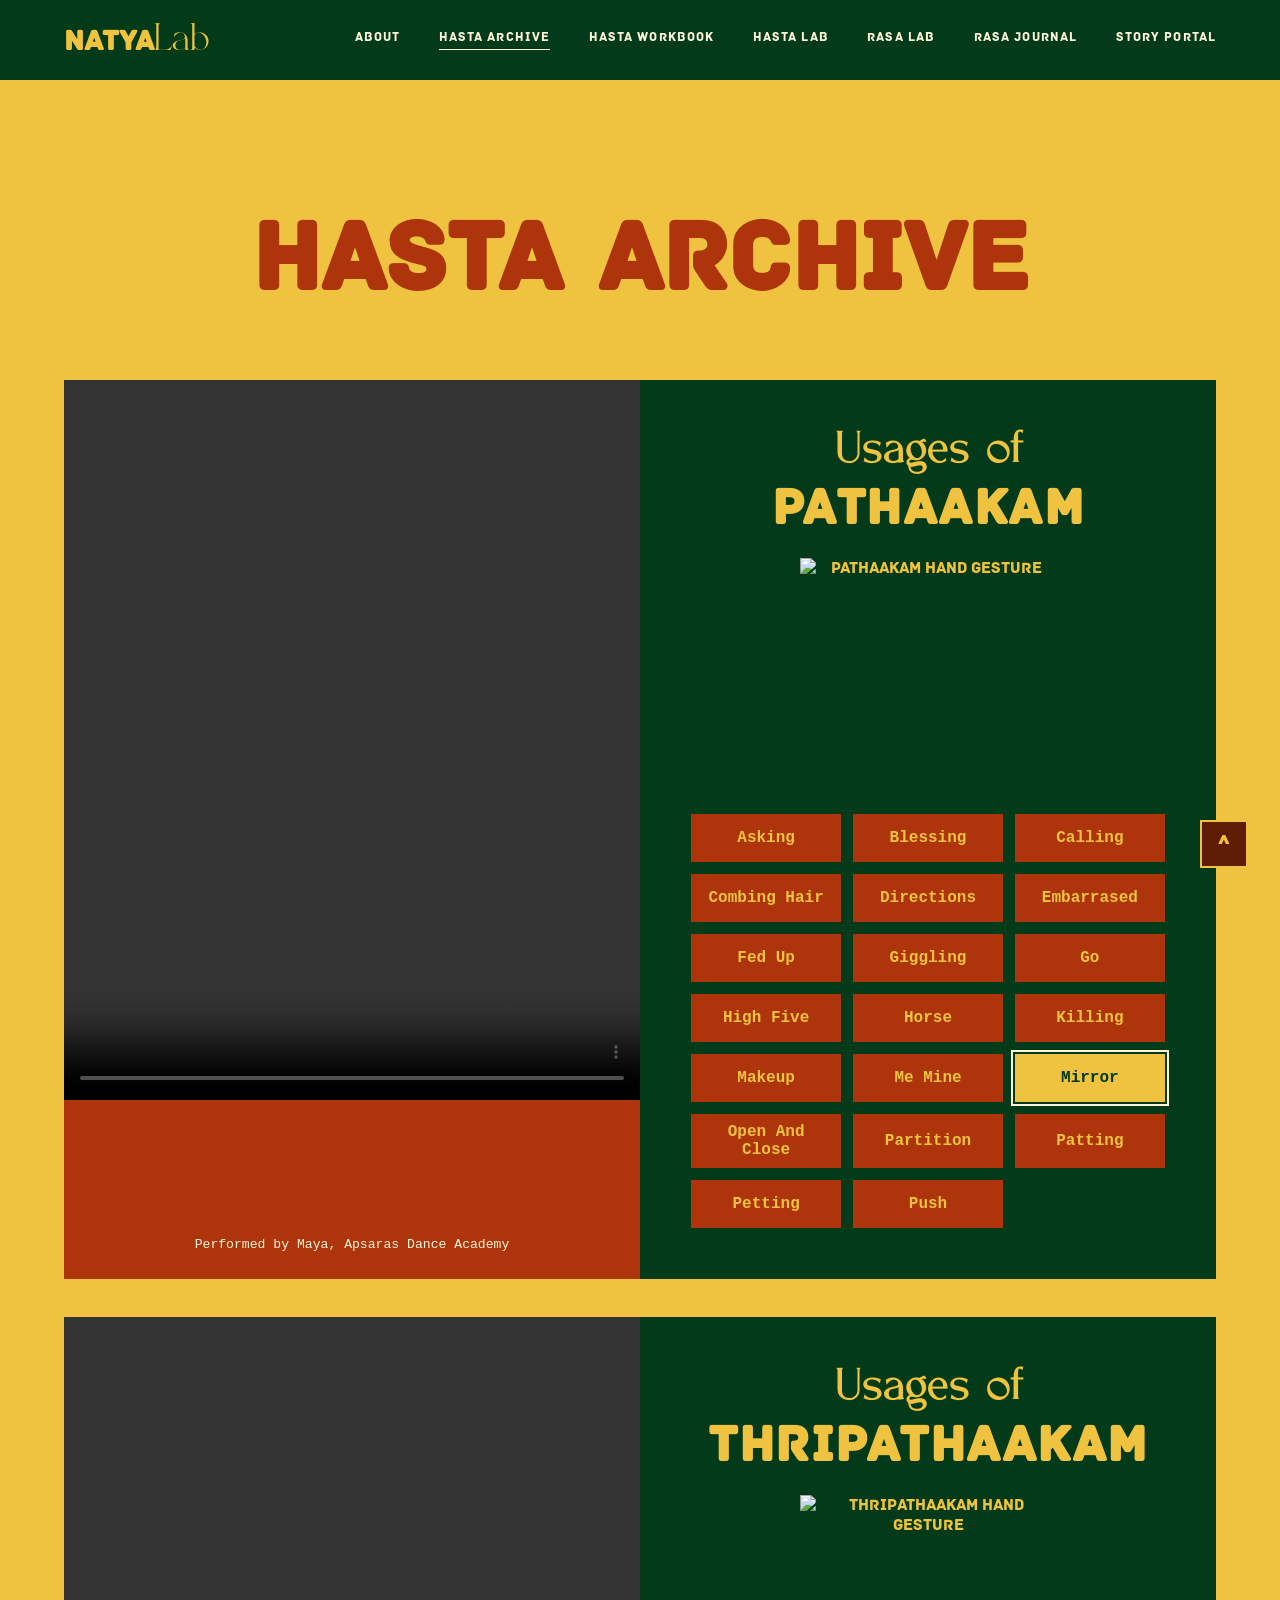
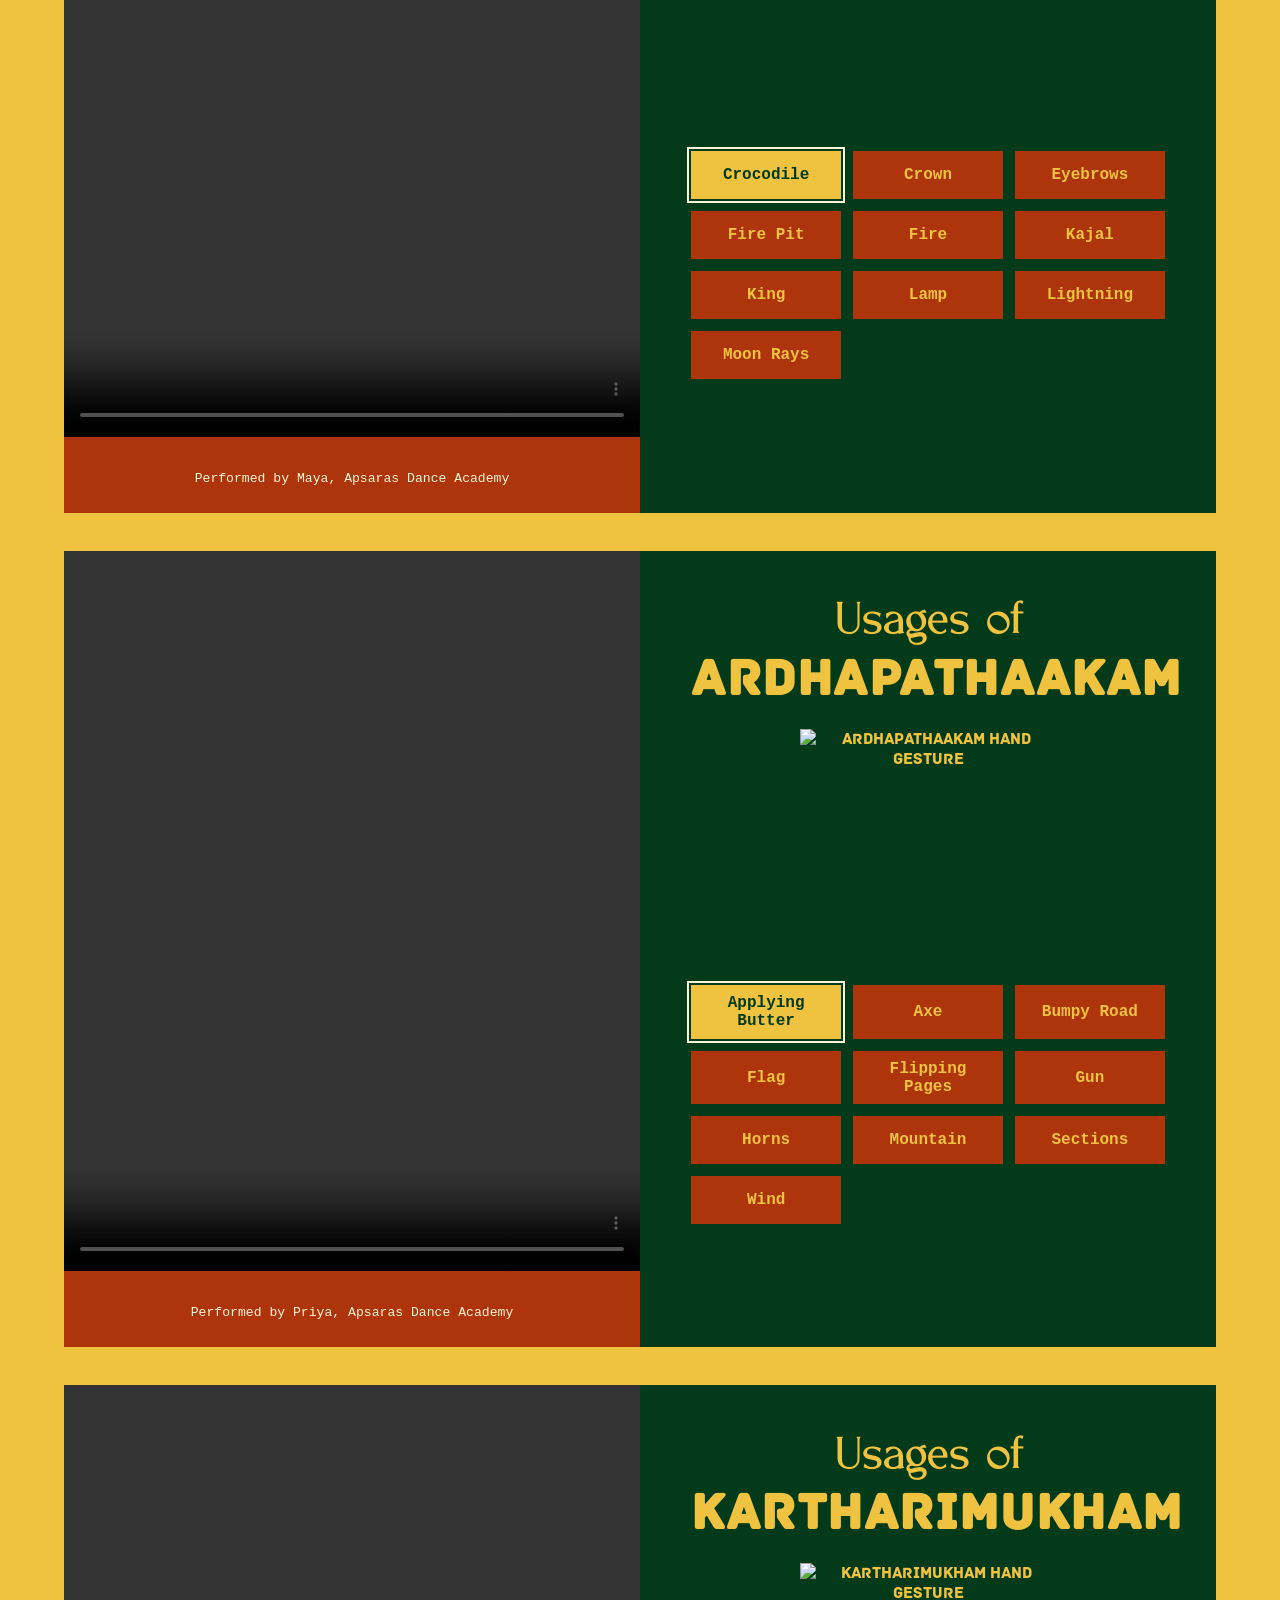
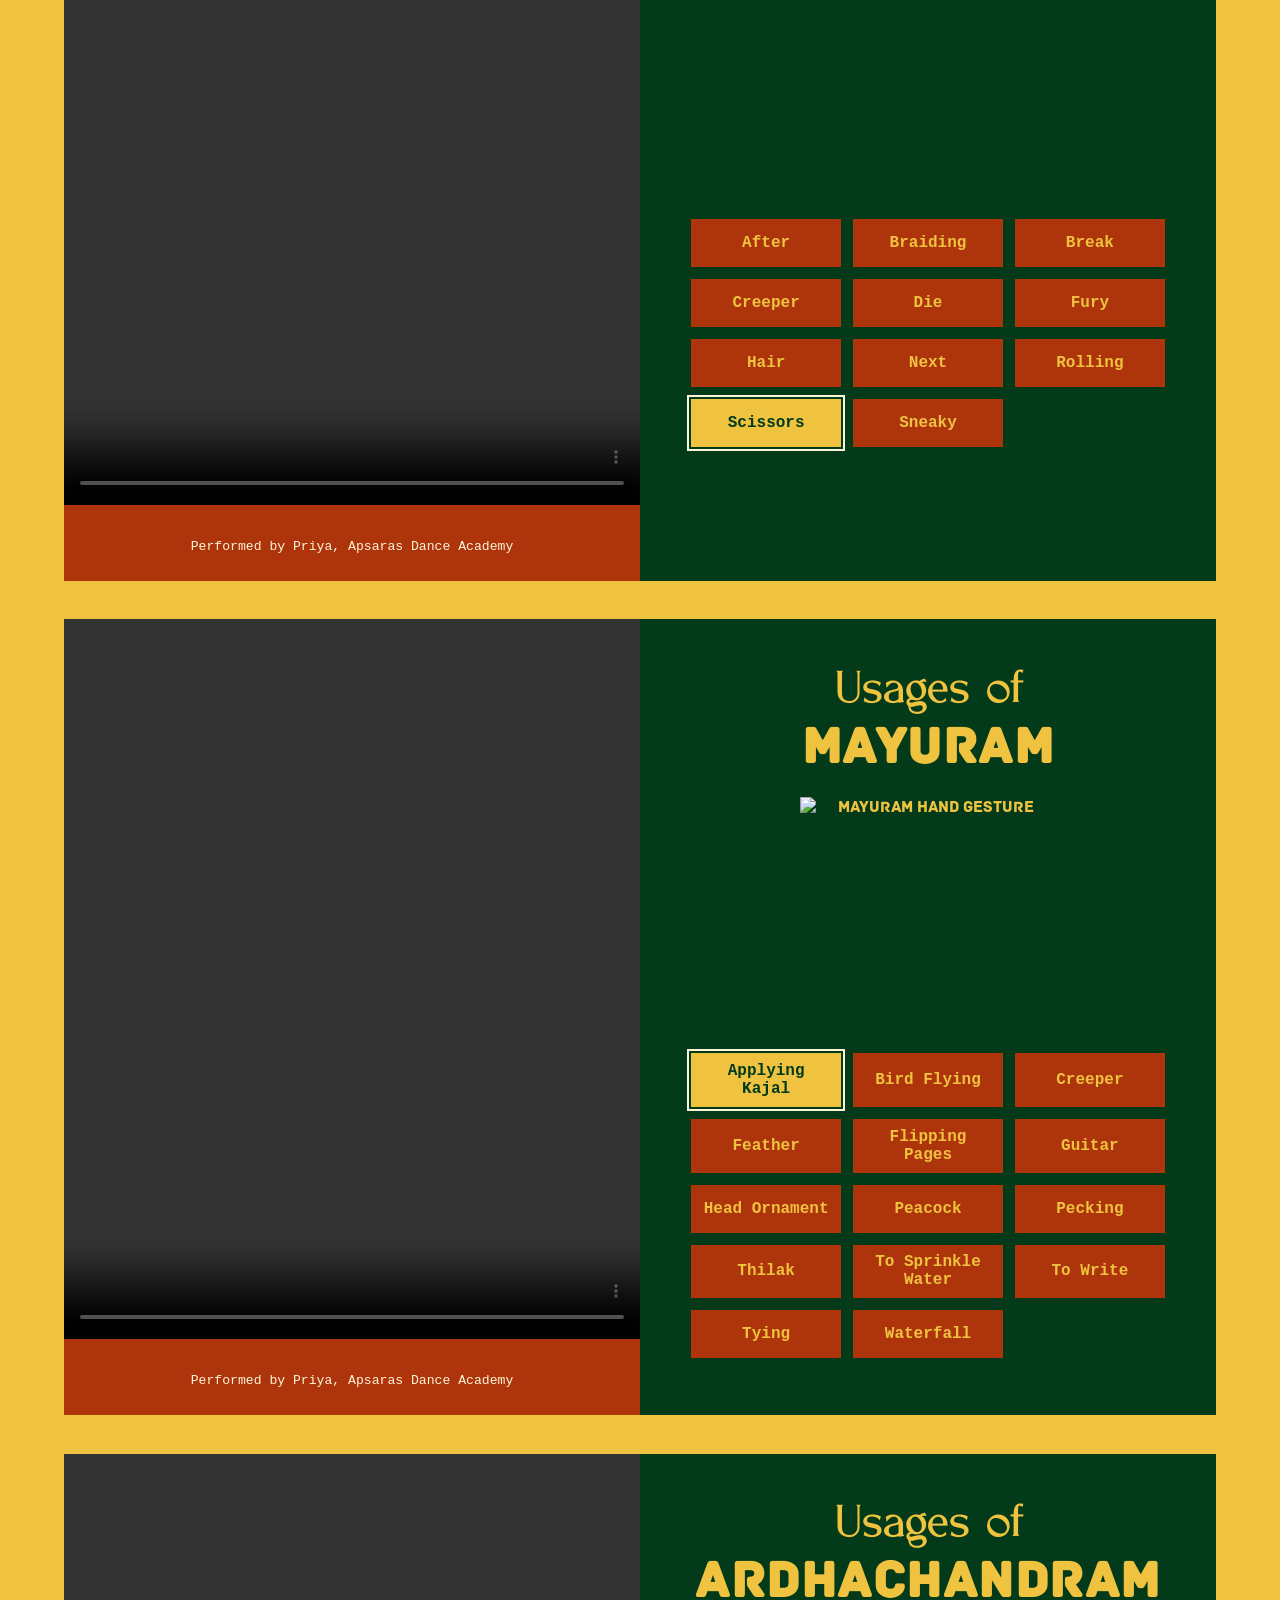
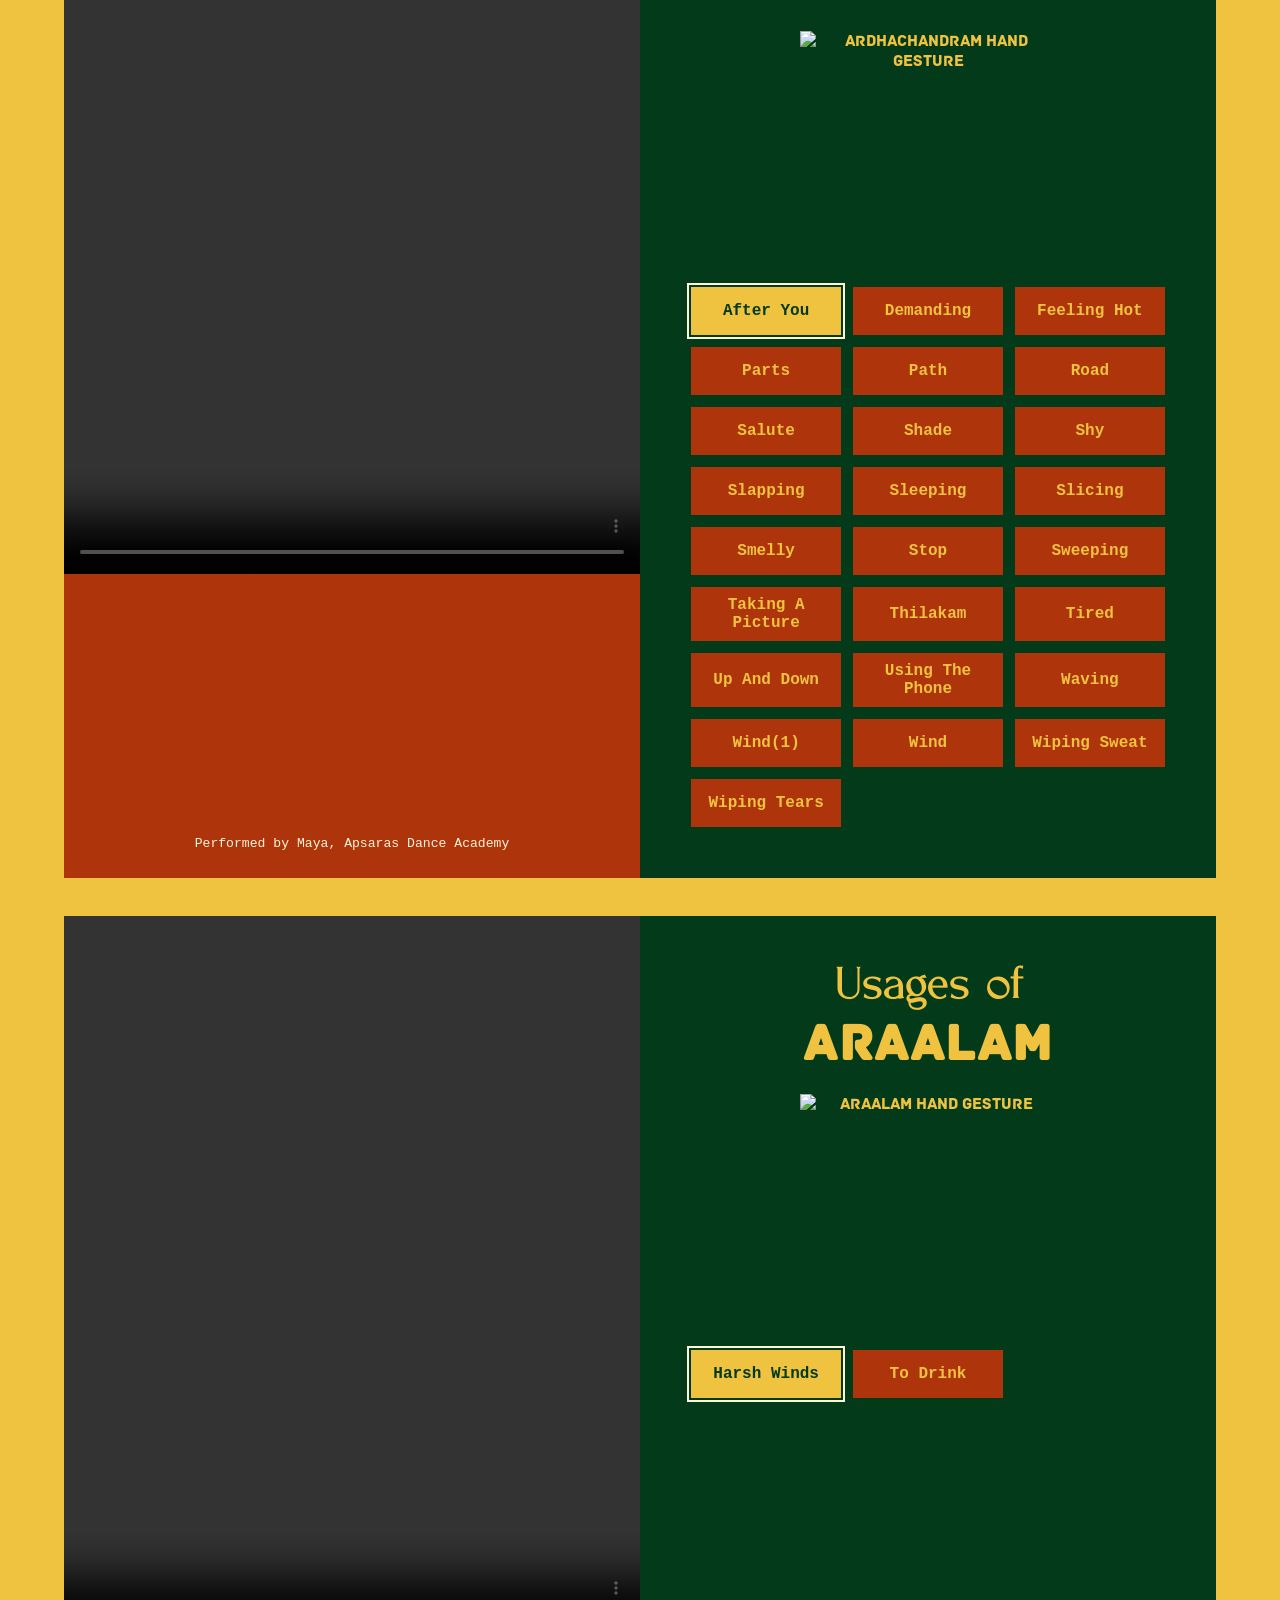
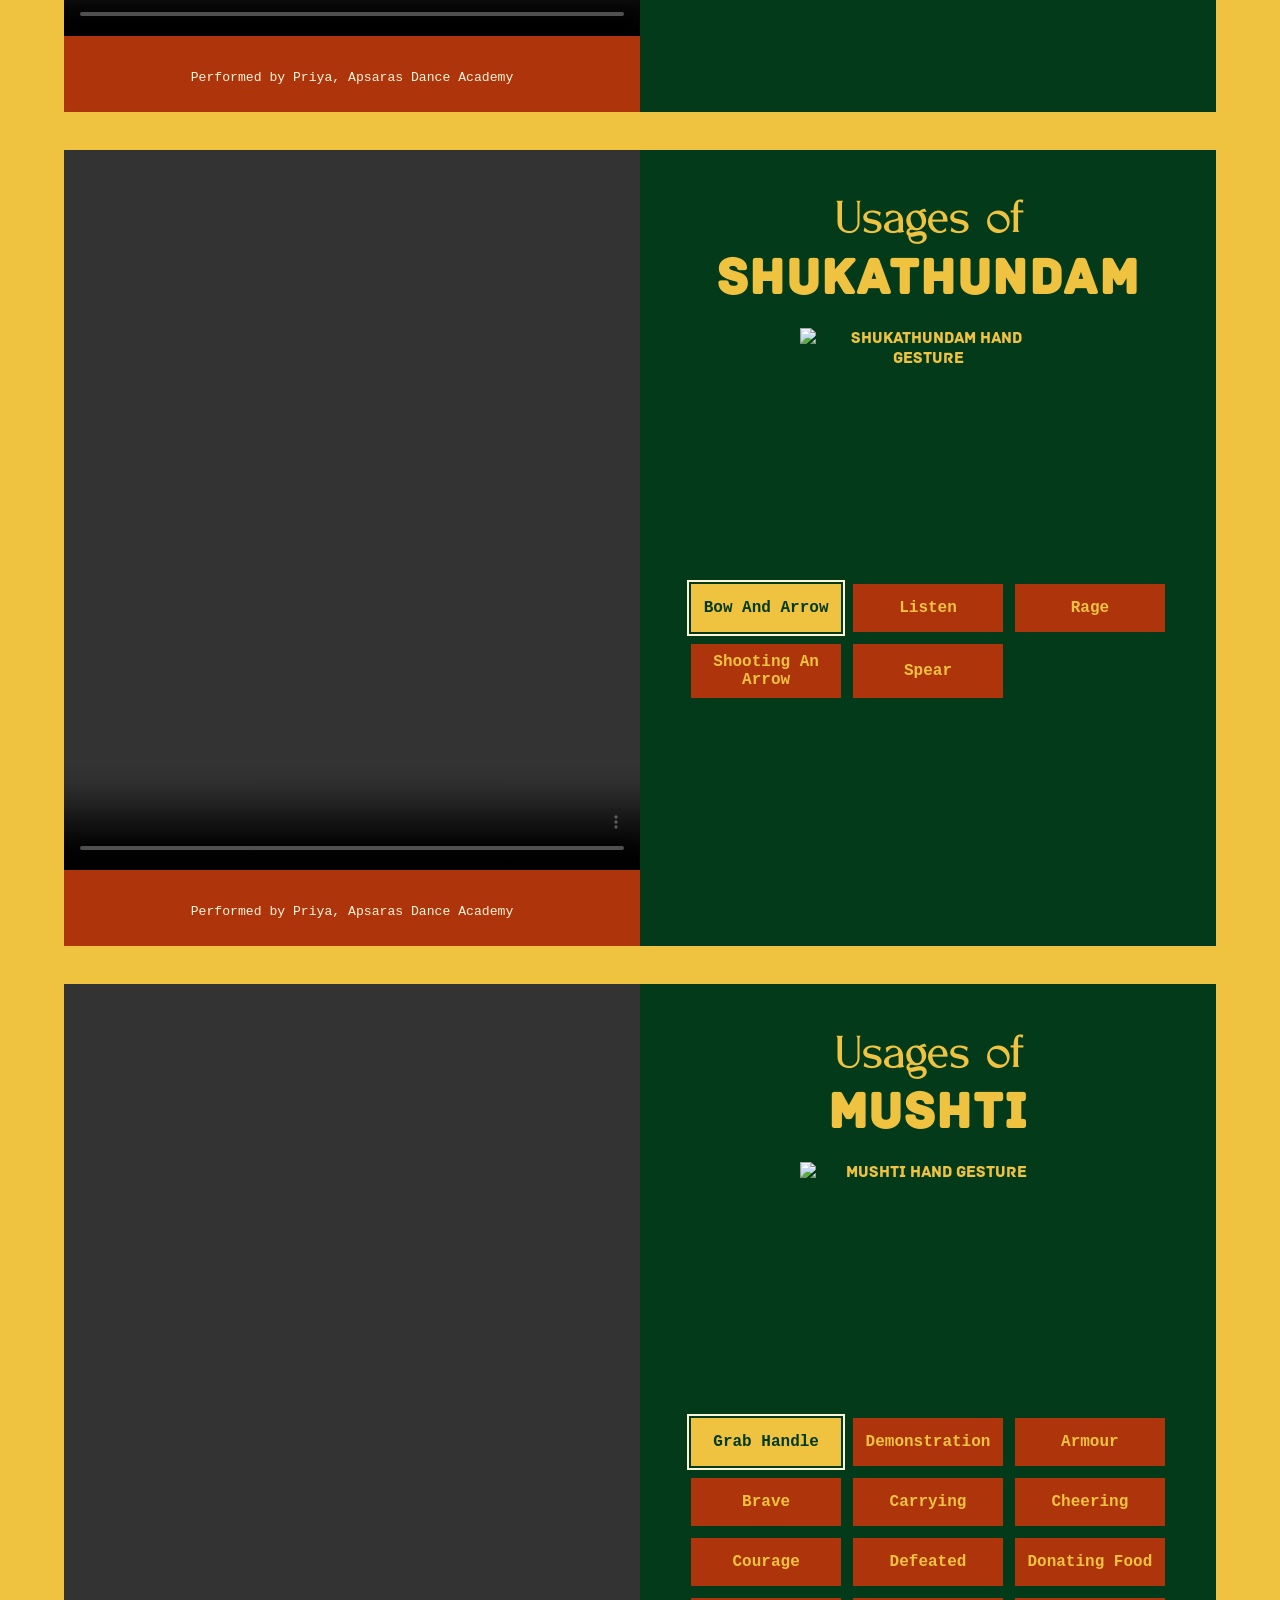
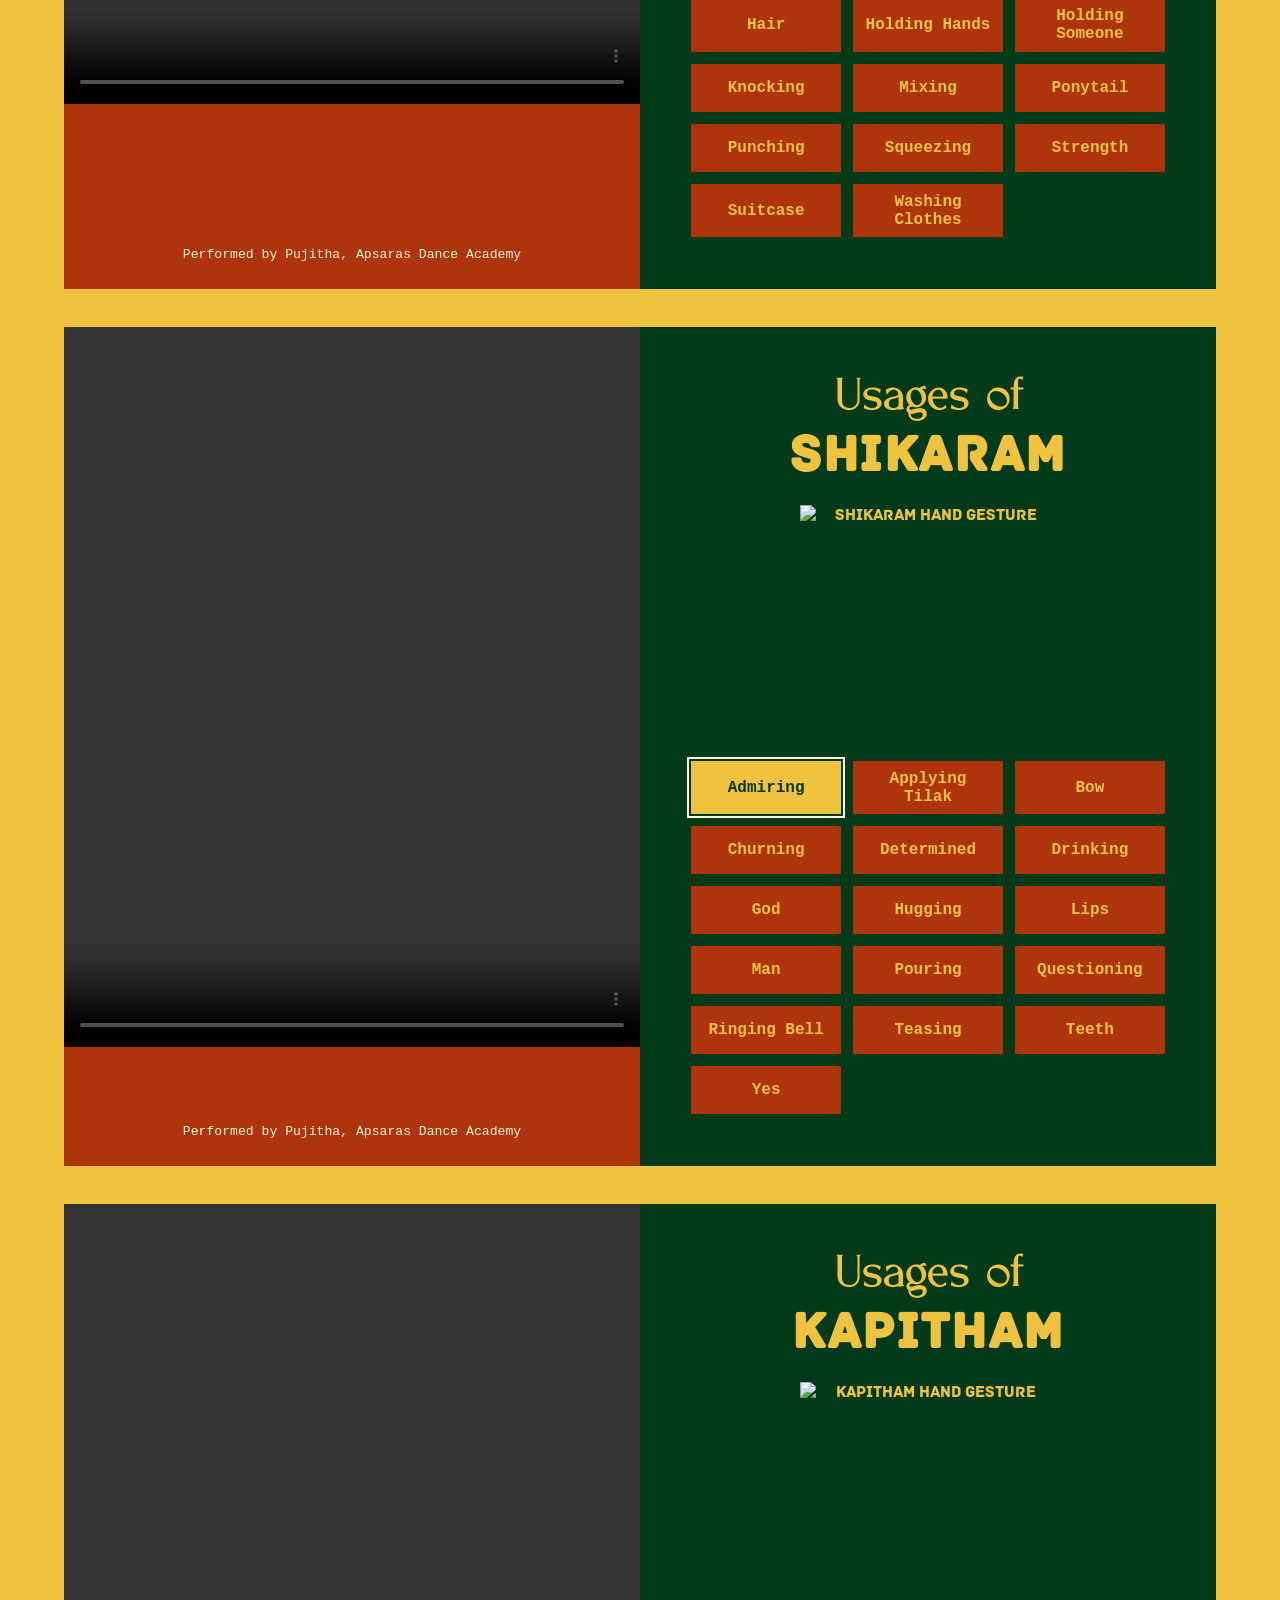
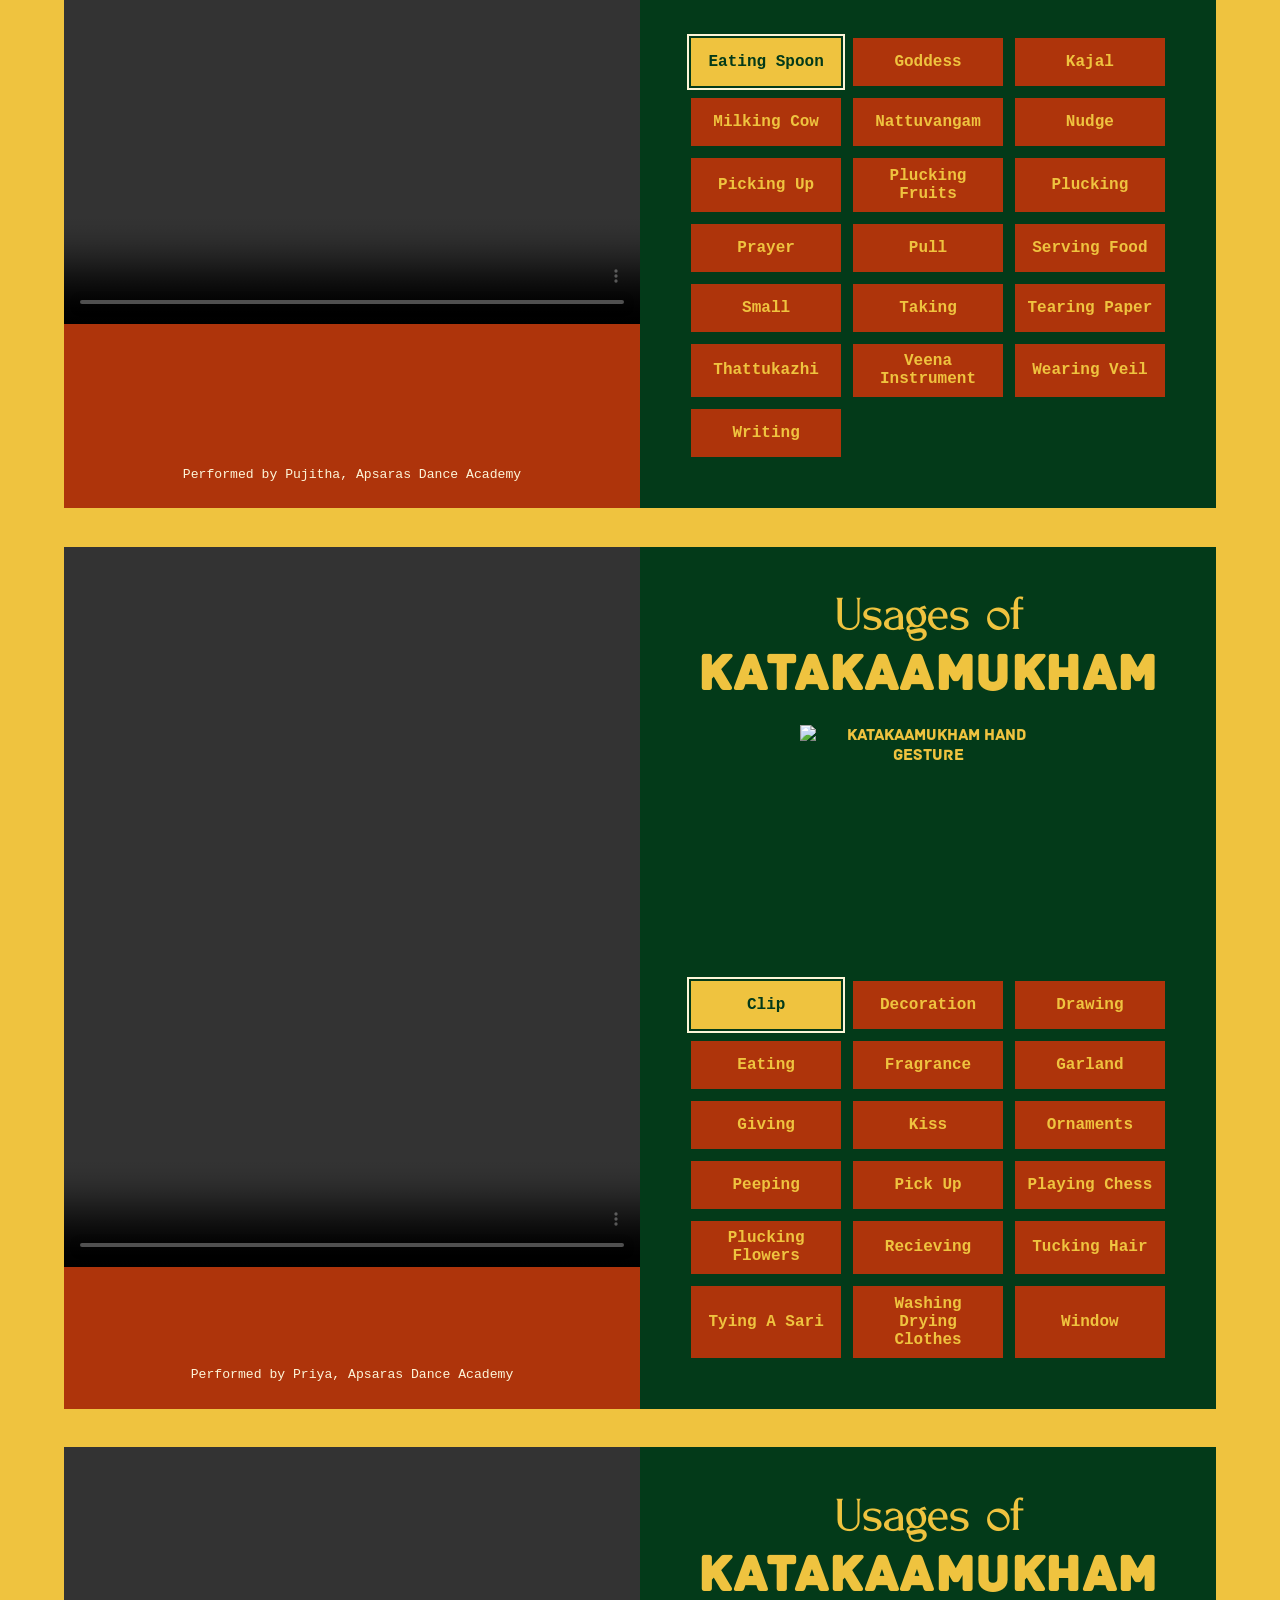
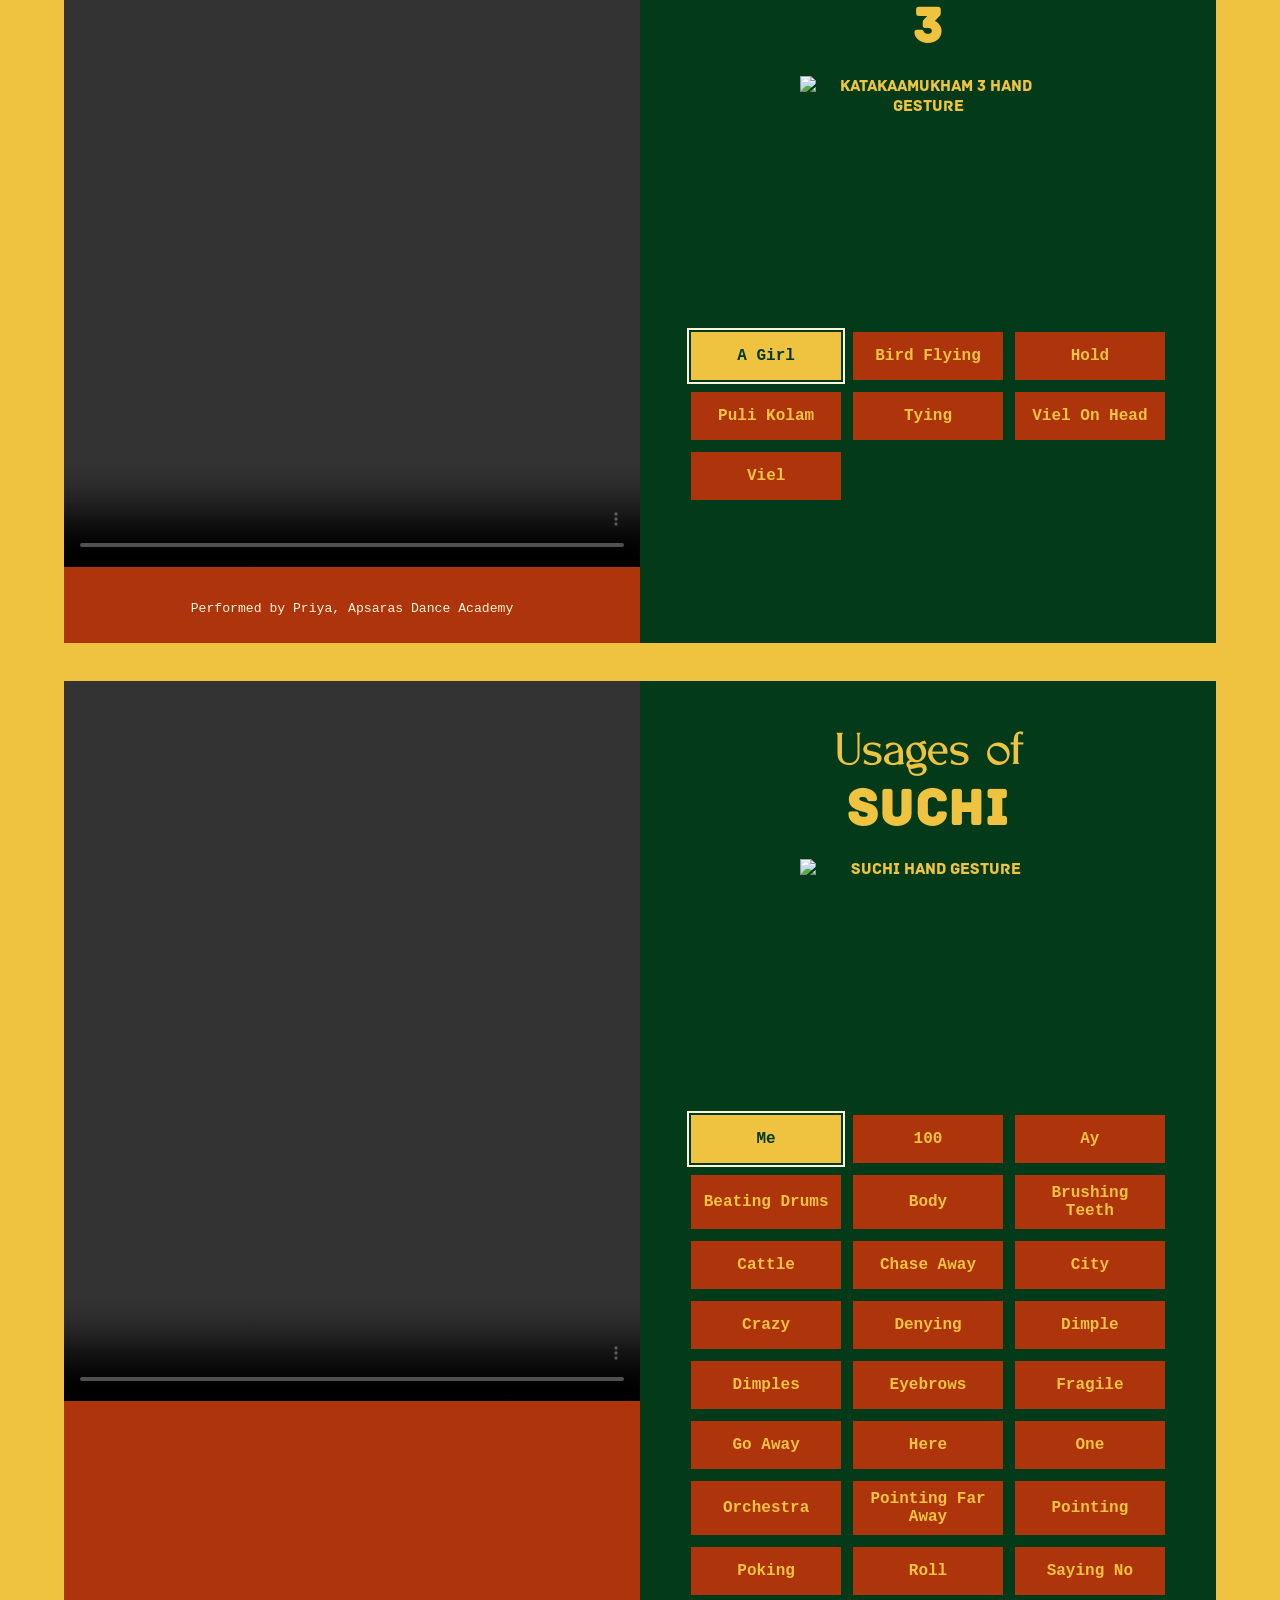
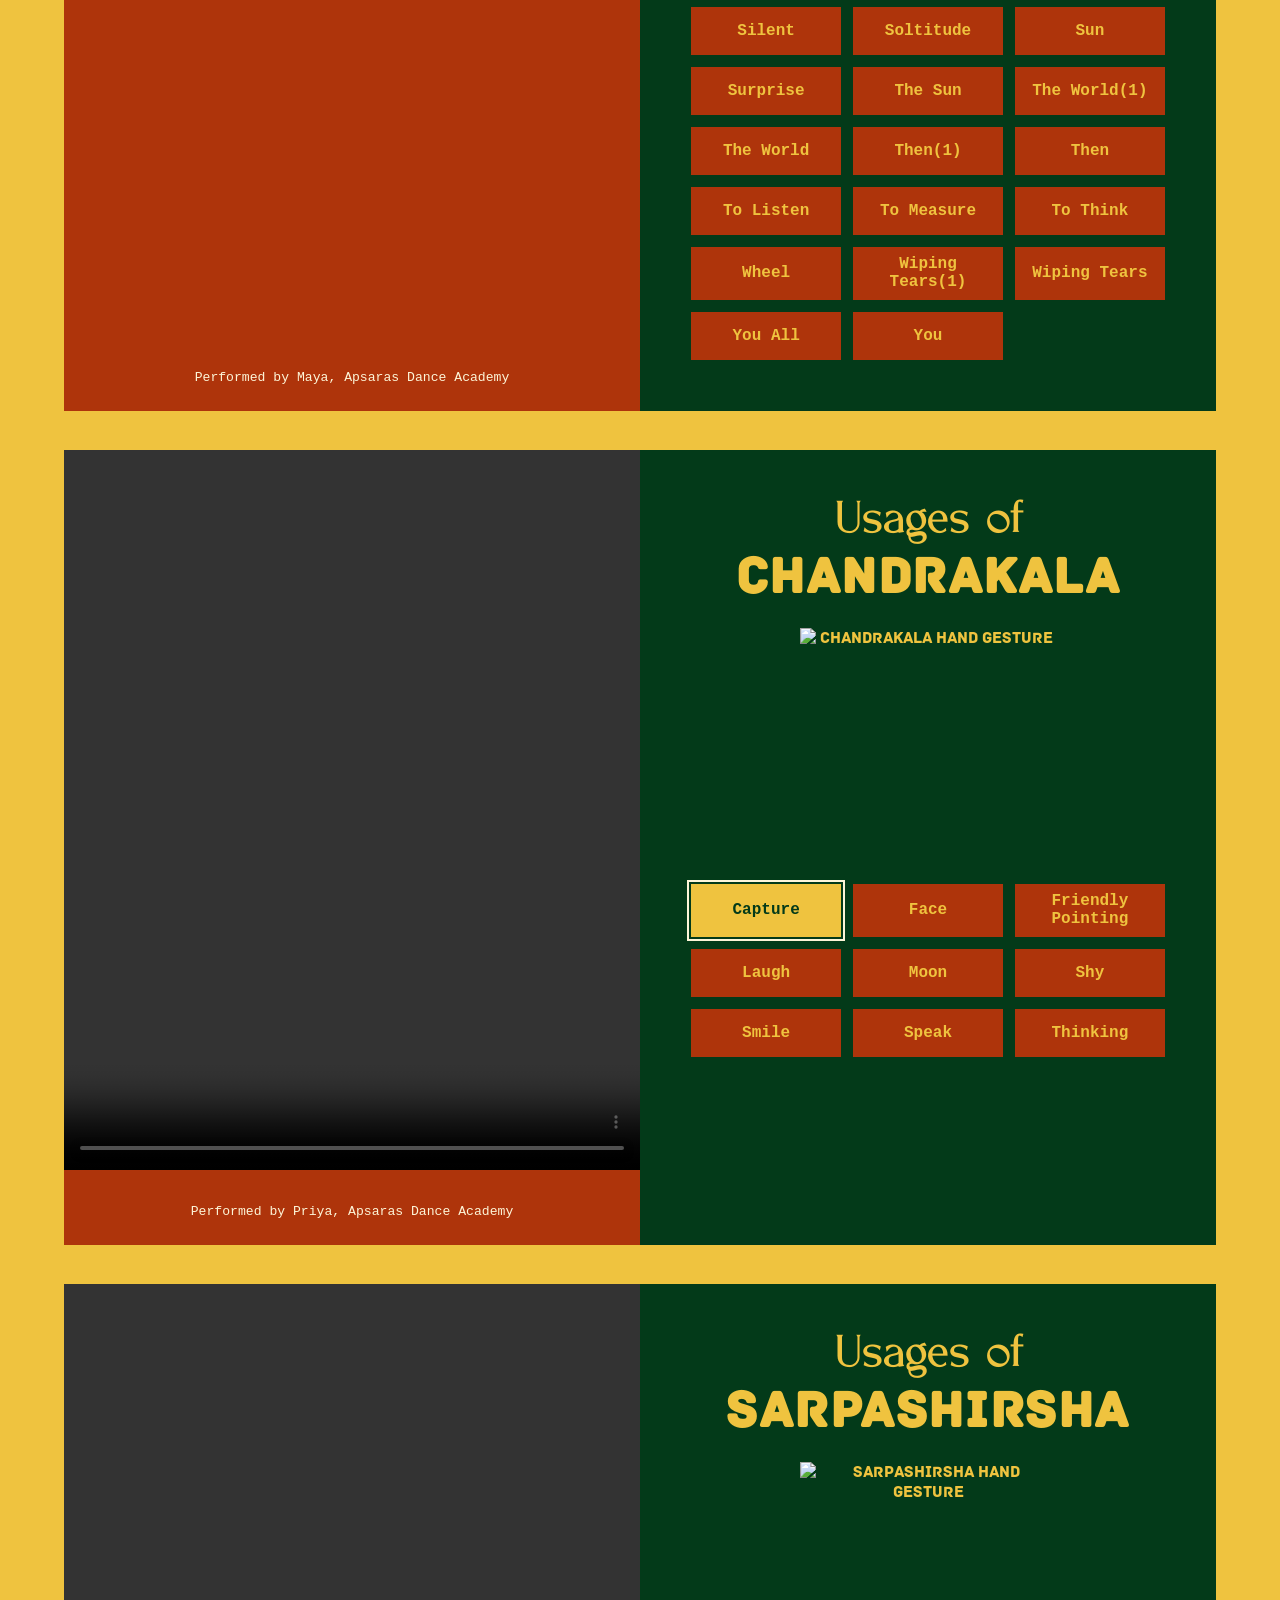
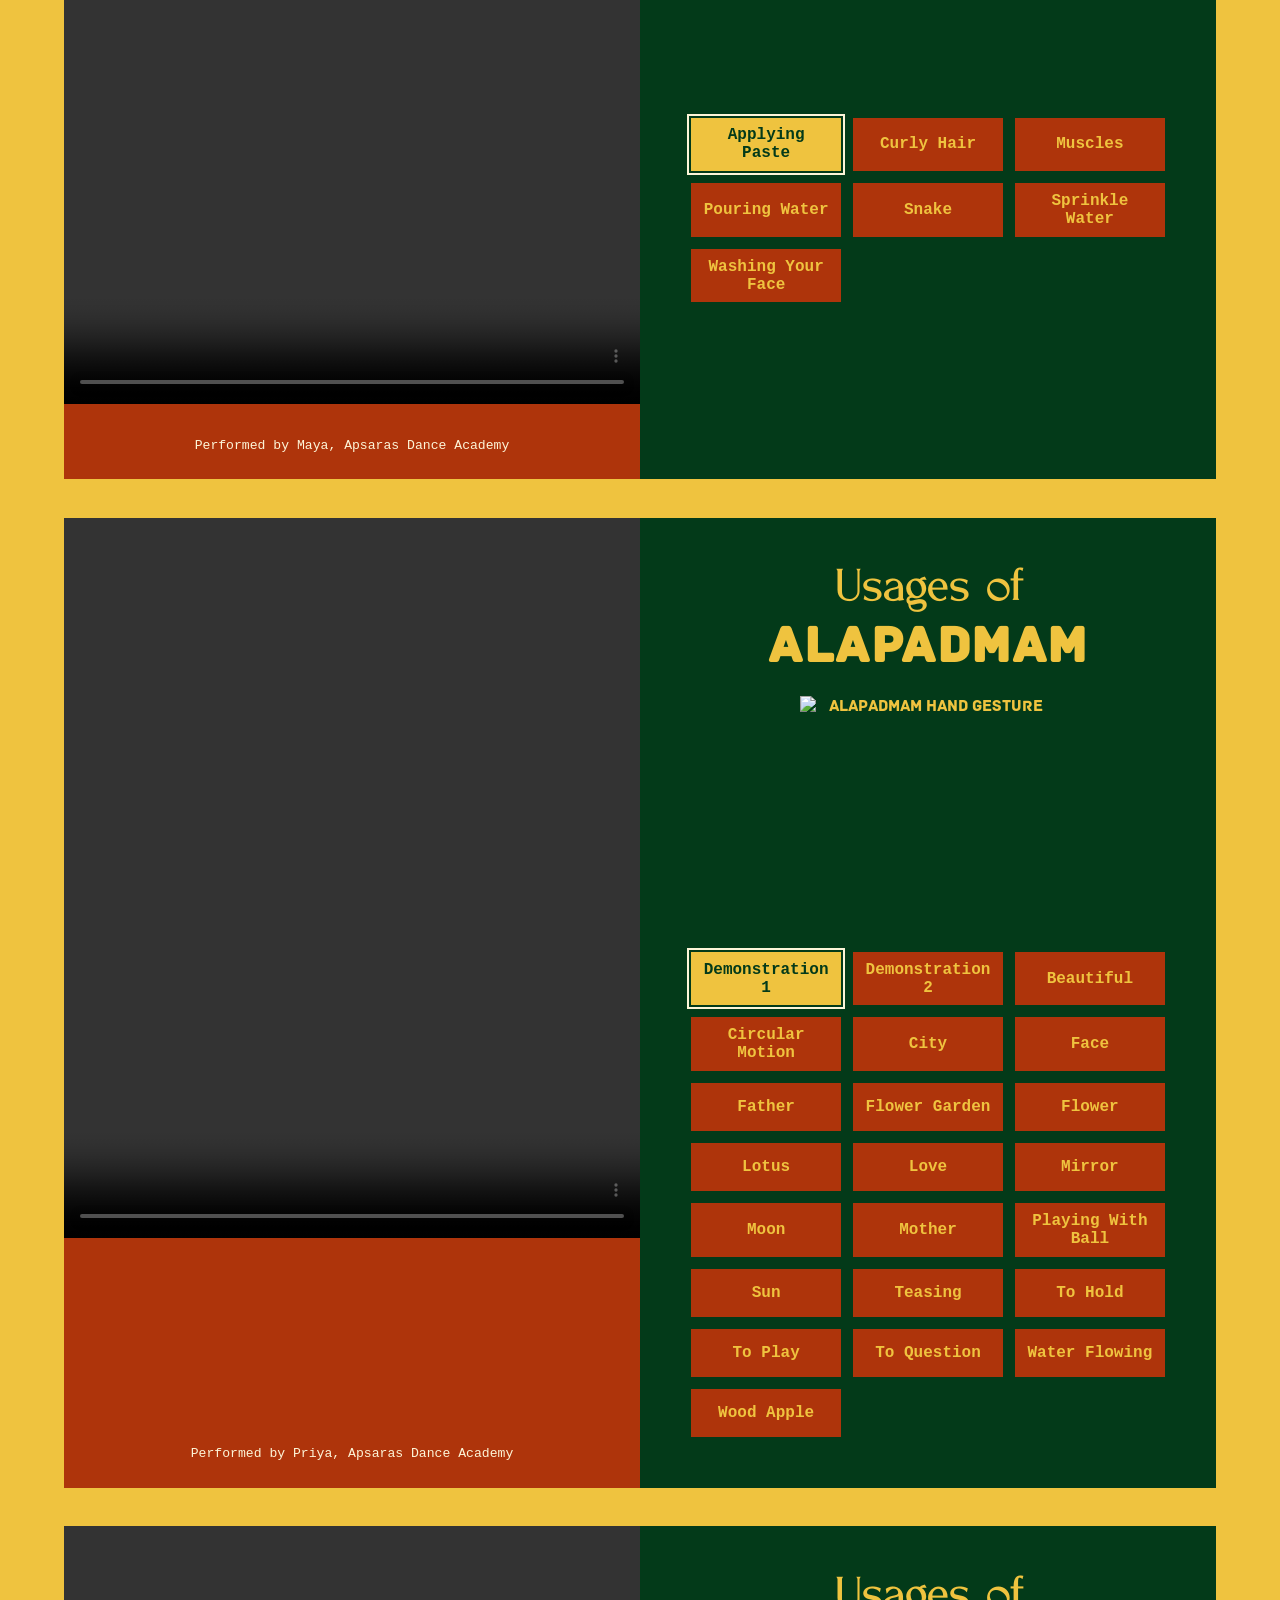
==== commit db2e45f1: "live journal" ====
--- a/web-interface/natya/hasta-archive.html
+++ b/web-interface/natya/hasta-archive.html
@@ -23,6 +23,7 @@
         <a href="./hasta-lab.html">Hasta Lab</a>
         <a href="./rasa-lab.html">Rasa Lab</a>
         <a href="./rasa-journal.html">Rasa Journal</a>
+        <a href="./story-portal.html">Story Portal</a>
       </div>
     </nav>
 
--- a/web-interface/natya/styles.css
+++ b/web-interface/natya/styles.css
@@ -1568,27 +1568,176 @@
   color: var(--silk);
 }
 
-.rasa-journal-page .nav {
+.rasa-journal-page .nav,
+.story-portal-page .nav {
   background: var(--forest);
+  color: var(--silk);
 }
 
 .rasa-journal-page .wordmark {
   color: var(--sun);
 }
+
+.rasa-journal-page { background: var(--candy); }
 
 .rasa-journal {
   min-height: calc(100svh - 5rem);
-  padding: clamp(3rem, 7vw, 6rem) var(--page-pad);
+  padding: clamp(3.5rem, 7vw, 6.5rem) var(--page-pad) 0;
+  background-color: var(--candy);
+}
+
+.rasa-journal-heading {
+  display: block;
+  max-width: 62rem;
+  margin: 0 auto clamp(2.3rem, 4vw, 3.5rem);
+  text-align: center;
+  color: var(--walnut);
+}
+
+.rasa-journal-heading h1 {
+  margin: 0;
+  font: clamp(3.5rem, 9vw, 7.8rem)/0.86 "Stellar", Georgia, serif;
+}
+
+.rasa-journal-heading h1 strong {
+  font-family: "Archive", sans-serif;
+  font-size: 0.83em;
+  text-transform: uppercase;
+}
+
+.rasa-journal-heading h2 {
+  margin: clamp(2rem, 4vw, 3rem) 0 1.3rem;
+  font: clamp(1.35rem, 3vw, 2.2rem)/1 "Archive", sans-serif;
+  text-transform: uppercase;
+}
+
+.rasa-journal-heading p {
+  margin: 0;
+  font: clamp(0.88rem, 1.7vw, 1.12rem)/1.45 ui-monospace, "Courier New", monospace;
+  font-weight: 700;
+}
+
+.rasa-story-entry {
+  position: relative;
+  max-width: 88rem;
+  margin: 0 auto;
+  padding-top: 1.7rem;
+  display: grid;
+  grid-template-columns: 0 1fr;
+  transition: grid-template-columns 180ms ease;
+}
+
+.rasa-story-entry.has-rasa { grid-template-columns: minmax(8rem, 18rem) 1fr; }
+
+.rasa-story-entry::before {
+  position: absolute;
+  inset: 0 0 auto;
+  height: 1.7rem;
+  padding: 0.3rem 0.75rem;
+  background: var(--spice);
+  color: var(--candy);
+  content: "−  ×";
+  font: 1.2rem/1 "Archive", sans-serif;
+  letter-spacing: 0.2rem;
+}
+
+.rasa-story-entry label { position: absolute; width: 1px; height: 1px; overflow: hidden; clip: rect(0, 0, 0, 0); }
+
+.rasa-story-entry textarea {
+  display: block;
+  grid-column: 2;
+  width: 100%;
+  min-height: clamp(16rem, 25vw, 23rem);
+  padding: 1.35rem;
+  resize: vertical;
+  border: 0;
+  border-radius: 0;
+  background: var(--silk);
+  color: var(--walnut);
+  font: clamp(0.95rem, 1.6vw, 1.2rem)/1.5 ui-monospace, "Courier New", monospace;
+  font-weight: 700;
+}
+
+.rasa-story-entry textarea::placeholder { color: rgba(95, 29, 7, 0.42); }
+.rasa-story-entry textarea:focus-visible { outline: 3px solid var(--forest); outline-offset: 3px; }
+.rasa-story-entry textarea.is-drop-target { outline: 4px dashed var(--forest); outline-offset: -0.7rem; }
+
+.selected-rasa {
+  grid-column: 1;
+  display: grid;
+  place-items: center;
+  align-content: center;
+  min-width: 0;
+  padding: 1rem;
+  background: var(--sun);
+  color: var(--walnut);
+  overflow: hidden;
+  font: 0.8rem "Archive", sans-serif;
+  text-transform: uppercase;
+}
+
+.selected-rasa[hidden] { display: none; }
+.selected-rasa img { width: min(100%, 10rem); max-height: 13rem; object-fit: contain; }
+.selected-rasa span { margin-top: 0.6rem; text-align: center; }
+
+.rasa-story-entry button {
+  position: absolute;
+  right: 1rem;
+  bottom: 1rem;
+  border: 0;
+  border-radius: 0;
+  padding: 0.7rem 0.9rem;
+  background: var(--spice);
+  color: var(--sun);
+  cursor: pointer;
+  font: 0.75rem "Archive", sans-serif;
+  text-transform: uppercase;
+}
+
+.rasa-picker {
+  margin: clamp(4rem, 7vw, 7rem) calc(var(--page-pad) * -1) 0;
+  padding: 1.4rem var(--page-pad) 1.8rem;
   background-color: var(--walnut);
-}
-
-.rasa-journal-heading,
-.rasa-prompts {
+  color: var(--sun);
+  text-align: center;
+}
+
+.rasa-picker > p {
+  margin: 0 auto 1.8rem;
+  font: clamp(0.88rem, 1.7vw, 1.1rem)/1.5 ui-monospace, "Courier New", monospace;
+  font-weight: 700;
+}
+
+.rasa-picker > p span { color: var(--candy); }
+
+.rasa-options {
+  display: grid;
+  grid-template-columns: repeat(7, minmax(5rem, 1fr));
+  max-width: 78rem;
+  margin: auto;
+  gap: 1rem;
+}
+
+.rasa-option {
+  border: 0;
+  background: none;
+  color: var(--candy);
+  cursor: grab;
+  font: 0.75rem "Archive", sans-serif;
+}
+
+.rasa-option:active { cursor: grabbing; }
+.rasa-option:focus-visible, .rasa-option.is-selected { outline: 3px solid var(--sun); outline-offset: 0.25rem; }
+.rasa-option span { display: block; margin-bottom: 0.45rem; }
+.rasa-option img { width: min(100%, 7rem); height: 7.5rem; margin: auto; object-fit: contain; object-position: bottom; }
+
+.rasa-journal.legacy .rasa-journal-heading,
+.rasa-journal.legacy .rasa-prompts {
   max-width: 86rem;
   margin-inline: auto;
 }
 
-.rasa-journal-heading {
+.rasa-journal.legacy .rasa-journal-heading {
   display: flex;
   align-items: baseline;
   flex-wrap: wrap;
@@ -1596,7 +1745,7 @@
   margin-bottom: clamp(2.5rem, 5vw, 4.5rem);
 }
 
-.rasa-journal-heading h1,
+.rasa-journal.legacy .rasa-journal-heading h1,
 .rasa-prompt h2 {
   margin: 0;
   font-size: clamp(1.5rem, 3vw, 2.5rem);
@@ -1604,16 +1753,16 @@
   text-transform: uppercase;
 }
 
-.rasa-journal-heading h1 strong {
+.rasa-journal.legacy .rasa-journal-heading h1 strong {
   font-family: "Archive", sans-serif;
 }
 
-.rasa-journal-heading h1 span,
+.rasa-journal.legacy .rasa-journal-heading h1 span,
 .rasa-prompt h2 span {
   color: var(--candy);
 }
 
-.rasa-journal-heading p {
+.rasa-journal.legacy .rasa-journal-heading p {
   margin: 0;
   font-family: ui-monospace, "Courier New", monospace;
   font-size: clamp(0.78rem, 1.4vw, 1rem);
@@ -1696,6 +1845,172 @@
   outline-offset: 2px;
 }
 
+.story-portal-page {
+  min-height: 100svh;
+  background: var(--walnut);
+  color: var(--walnut);
+}
+
+.story-portal-page .wordmark {
+  color: var(--sun);
+}
+
+.story-portal {
+  min-height: calc(100svh - 5rem);
+  padding: clamp(3.5rem, 8vw, 7rem) var(--page-pad) 0;
+  background-color: var(--sun);
+}
+
+.story-portal-heading,
+.story-portal-guide {
+  max-width: 76rem;
+  margin-inline: auto;
+}
+
+.story-portal-heading h1 {
+  margin: 0;
+  text-align: center;
+  color: var(--spice);
+  font: clamp(3.6rem, 9vw, 8rem)/0.85 "Stellar", Georgia, serif;
+}
+
+.story-portal-heading h1 strong {
+  font-family: "Archive", sans-serif;
+  font-size: 0.85em;
+  text-transform: uppercase;
+}
+
+.story-portal-heading p {
+  margin: 1.7rem 0 0;
+  text-align: center;
+  font: clamp(0.88rem, 1.6vw, 1.1rem)/1.4 ui-monospace, "Courier New", monospace;
+  font-weight: 700;
+}
+
+.story-portal-guide {
+  display: grid;
+  grid-template-columns: repeat(3, 1fr);
+  gap: clamp(2rem, 5vw, 5rem);
+  margin: clamp(5rem, 11vw, 10rem) auto clamp(3.5rem, 7vw, 6rem);
+  font: 0.88rem/1.55 ui-monospace, "Courier New", monospace;
+  font-weight: 700;
+}
+
+.story-portal-guide p { margin: 0; }
+
+.pin-card button {
+  border: 0;
+  border-radius: 0;
+  background: var(--spice);
+  color: var(--sun);
+  cursor: pointer;
+  font: 1rem "Archive", sans-serif;
+  text-transform: uppercase;
+}
+
+.pin-card button:hover,
+.pin-card button:focus-visible { outline: 3px solid var(--forest); outline-offset: 3px; }
+
+.story-carousel {
+  display: grid;
+  grid-template-columns: auto minmax(0, 1fr) auto;
+  align-items: stretch;
+  margin-inline: calc(var(--page-pad) * -1);
+  background: var(--walnut);
+}
+
+.story-arrow {
+  width: 3rem;
+  height: 3rem;
+  display: grid;
+  place-items: center;
+  align-self: center;
+  z-index: 1;
+  border: 2px solid var(--sun);
+  background: var(--walnut);
+  color: var(--sun);
+  cursor: pointer;
+  font: 2rem/1 "Stellar", Georgia, serif;
+}
+
+.story-arrow:disabled { cursor: default; opacity: 0.25; }
+.story-arrow:hover,
+.story-arrow:focus-visible { background: var(--forest); outline: 2px solid var(--silk); outline-offset: 3px; }
+
+.story-list {
+  display: grid;
+  grid-template-columns: repeat(2, minmax(0, 1fr));
+  gap: 1.3rem;
+  margin: 0;
+  padding: clamp(3.5rem, 6vw, 6rem) var(--page-pad);
+  min-height: 23rem;
+  background-color: var(--walnut);
+}
+
+.story-card {
+  min-height: 16rem;
+  padding: 0.55rem 1rem 1rem;
+  cursor: pointer;
+  outline: 3px solid transparent;
+  color: var(--walnut);
+  font: 0.82rem/1.55 ui-monospace, "Courier New", monospace;
+  font-weight: 700;
+}
+
+.story-card.has-rasa {
+  display: grid;
+  grid-template-columns: minmax(8rem, 0.8fr) minmax(0, 1.2fr);
+  grid-template-rows: auto 1fr;
+  column-gap: 1rem;
+}
+
+.story-card:focus-visible,
+.story-card.is-selected { outline-color: var(--forest); }
+.story-card-0 { background: #efc849; }
+.story-card-1 { background: var(--spice); color: var(--silk); }
+.story-card-2 { background: var(--silk); }
+.story-card-3 { background: #efc849; }
+.story-card p { margin: 1.1rem 0 1rem; white-space: pre-wrap; }
+.story-card.has-rasa .story-controls { grid-column: 1 / -1; }
+.story-card.has-rasa p { grid-column: 2; align-self: center; margin: 0; }
+.story-controls { color: var(--spice); font: 1.35rem/1 "Archive", sans-serif; letter-spacing: 0.2rem; }
+.story-card-1 .story-controls { color: var(--candy); }
+.story-rasa { grid-column: 1; display: grid; align-content: center; justify-items: center; min-width: 0; color: currentColor; font: 0.72rem "Archive", sans-serif; text-align: center; text-transform: uppercase; }
+.story-rasa img { width: min(100%, 10rem); height: 11rem; object-fit: contain; object-position: bottom; }
+.story-rasa span { margin-top: 0.45rem; }
+
+.story-status {
+  grid-column: 1 / -1;
+  margin: auto;
+  color: var(--silk);
+  font: 0.9rem ui-monospace, "Courier New", monospace;
+}
+
+.pin-gate {
+  position: fixed;
+  z-index: 20;
+  inset: 0;
+  display: grid;
+  place-items: center;
+  padding: 1.5rem;
+  background: rgba(3, 58, 25, 0.88);
+}
+
+.pin-gate[hidden] { display: none; }
+.pin-card {
+  width: min(100%, 26rem);
+  padding: 2.5rem;
+  background: var(--sun);
+  box-shadow: 0.8rem 0.8rem 0 var(--spice);
+}
+
+.pin-card h1 { margin: 0.4rem 0 2rem; color: var(--spice); font: 2.2rem/0.95 "Stellar", Georgia, serif; }
+.pin-card h1 strong { font-family: "Archive", sans-serif; text-transform: uppercase; }
+.pin-card label { display: block; margin-bottom: 0.45rem; font: 0.8rem ui-monospace, "Courier New", monospace; font-weight: 700; }
+.pin-card input { width: 100%; padding: 0.7rem; border: 2px solid var(--walnut); border-radius: 0; background: var(--silk); color: var(--walnut); font: 1.5rem ui-monospace, "Courier New", monospace; letter-spacing: 0.4em; }
+.pin-card button { width: 100%; margin-top: 1rem; padding: 0.85rem; }
+.pin-error { min-height: 1.2rem; margin: 0.6rem 0 0; color: var(--spice); font: 0.78rem ui-monospace, "Courier New", monospace; }
+
 .sr-only {
   width: 1px;
   height: 1px;
@@ -1791,7 +2106,7 @@
 }
 
 @media (max-width: 560px) {
-  .rasa-journal-heading { align-items: start; flex-direction: column; }
+  .rasa-journal.legacy .rasa-journal-heading { align-items: start; flex-direction: column; }
   .rasa-prompt { grid-template-columns: 1fr minmax(5rem, 0.45fr); grid-template-rows: auto auto auto; row-gap: 0.75rem; }
   .rasa-prompt h2 { grid-row: auto; }
   .rasa-prompt img { grid-row: 1 / span 2; max-height: 7rem; }
@@ -1804,3 +2119,18 @@
     scroll-behavior: auto;
   }
 }
+
+@media (max-width: 760px) {
+  .story-portal-guide { grid-template-columns: 1fr; gap: 1.5rem; margin-top: 4rem; }
+  .rasa-options { grid-template-columns: repeat(4, minmax(5rem, 1fr)); }
+}
+
+@media (max-width: 560px) {
+  .story-portal { padding-top: 3rem; }
+  .story-portal-heading h1 { font-size: clamp(3rem, 17vw, 5rem); }
+  .story-list { grid-template-columns: 1fr; }
+  .story-card { min-height: 12rem; }
+  .pin-card { padding: 2rem 1.5rem; }
+  .rasa-story-entry.has-rasa { grid-template-columns: minmax(5.5rem, 7rem) 1fr; }
+  .rasa-options { grid-template-columns: repeat(2, minmax(5rem, 1fr)); }
+}
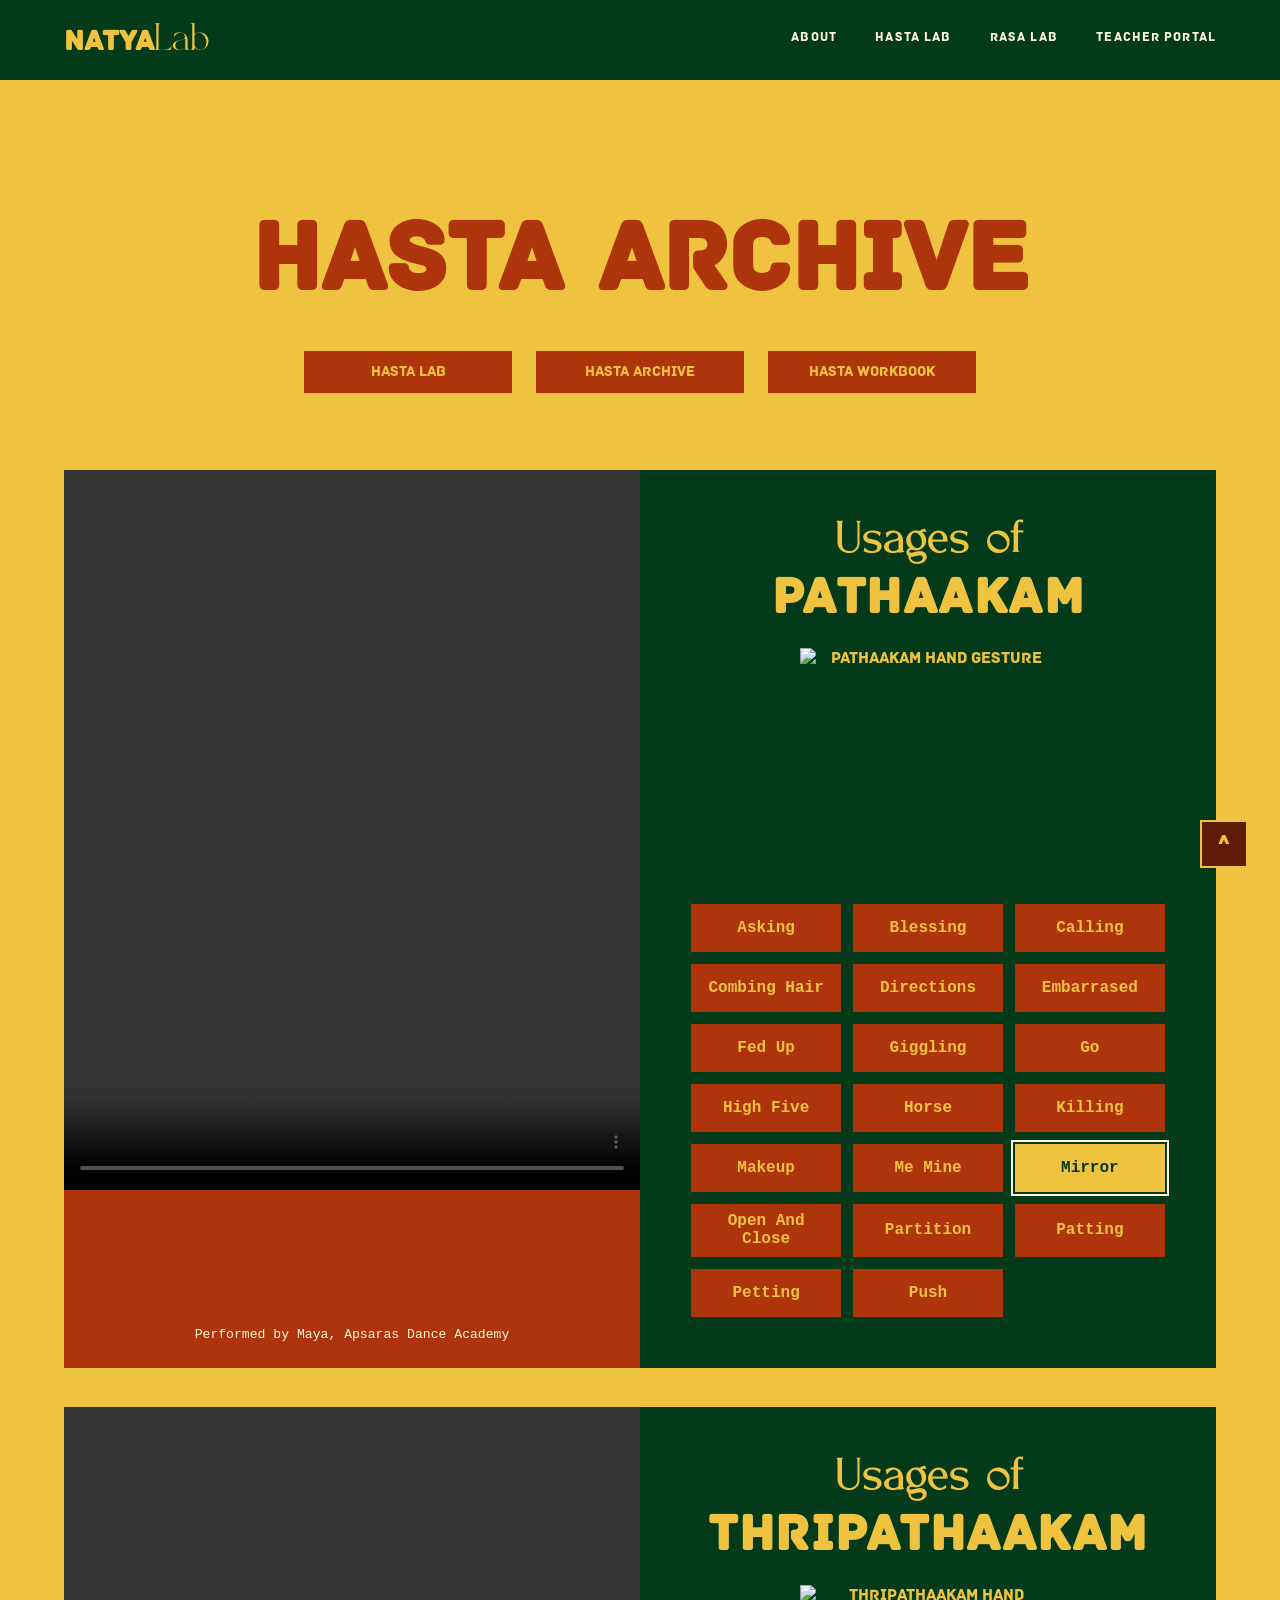
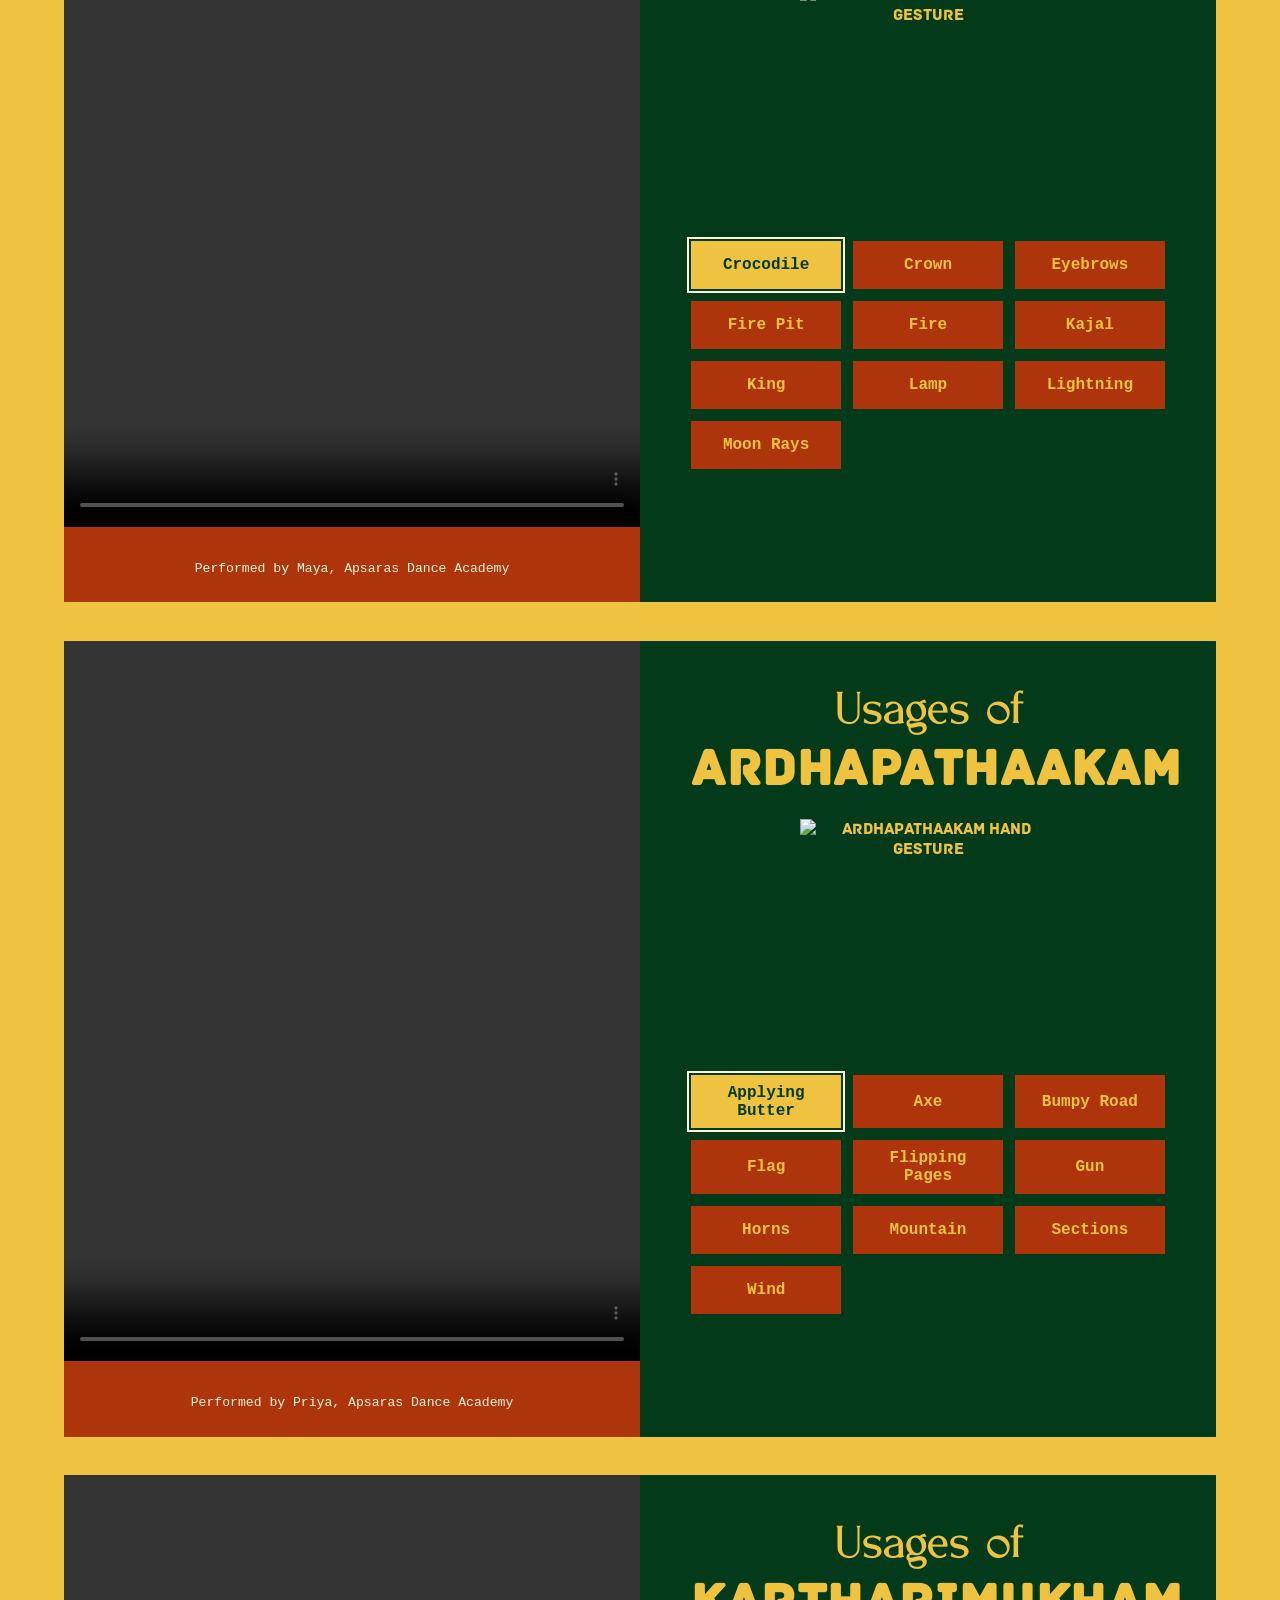
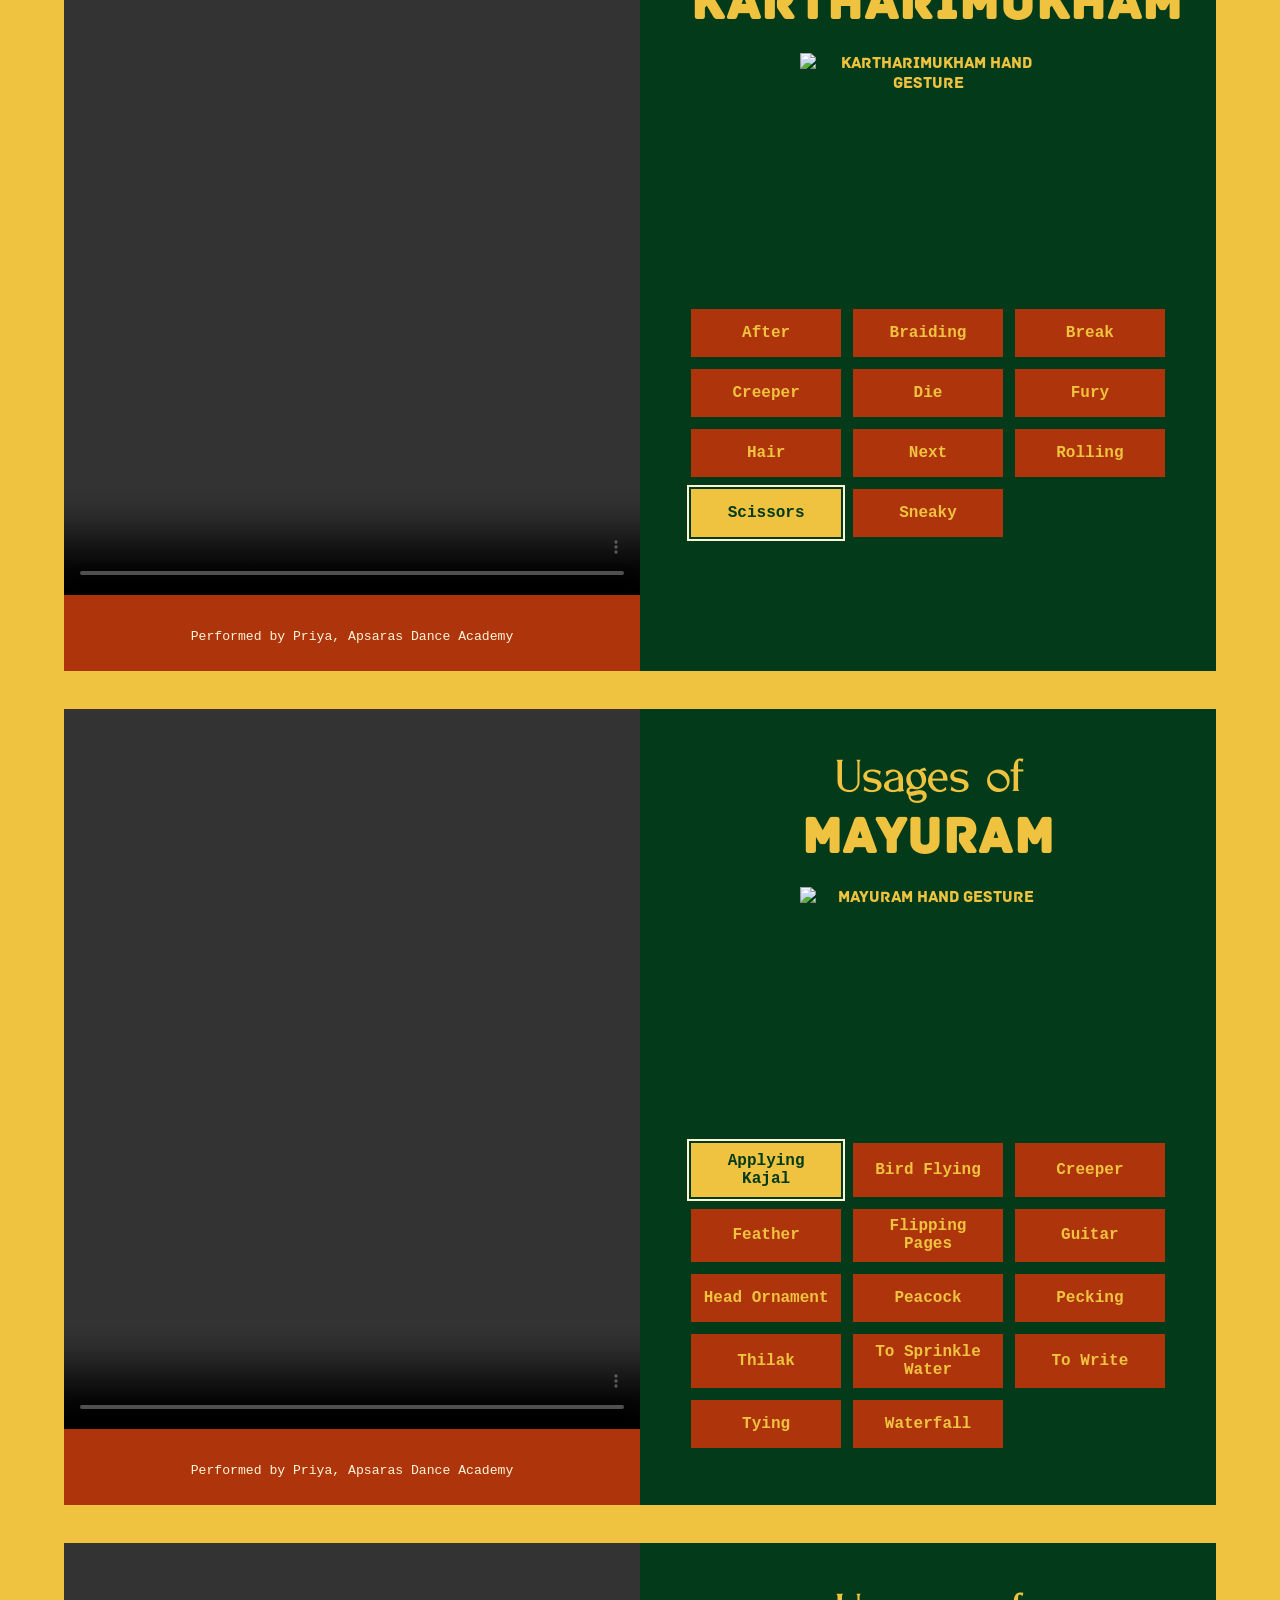
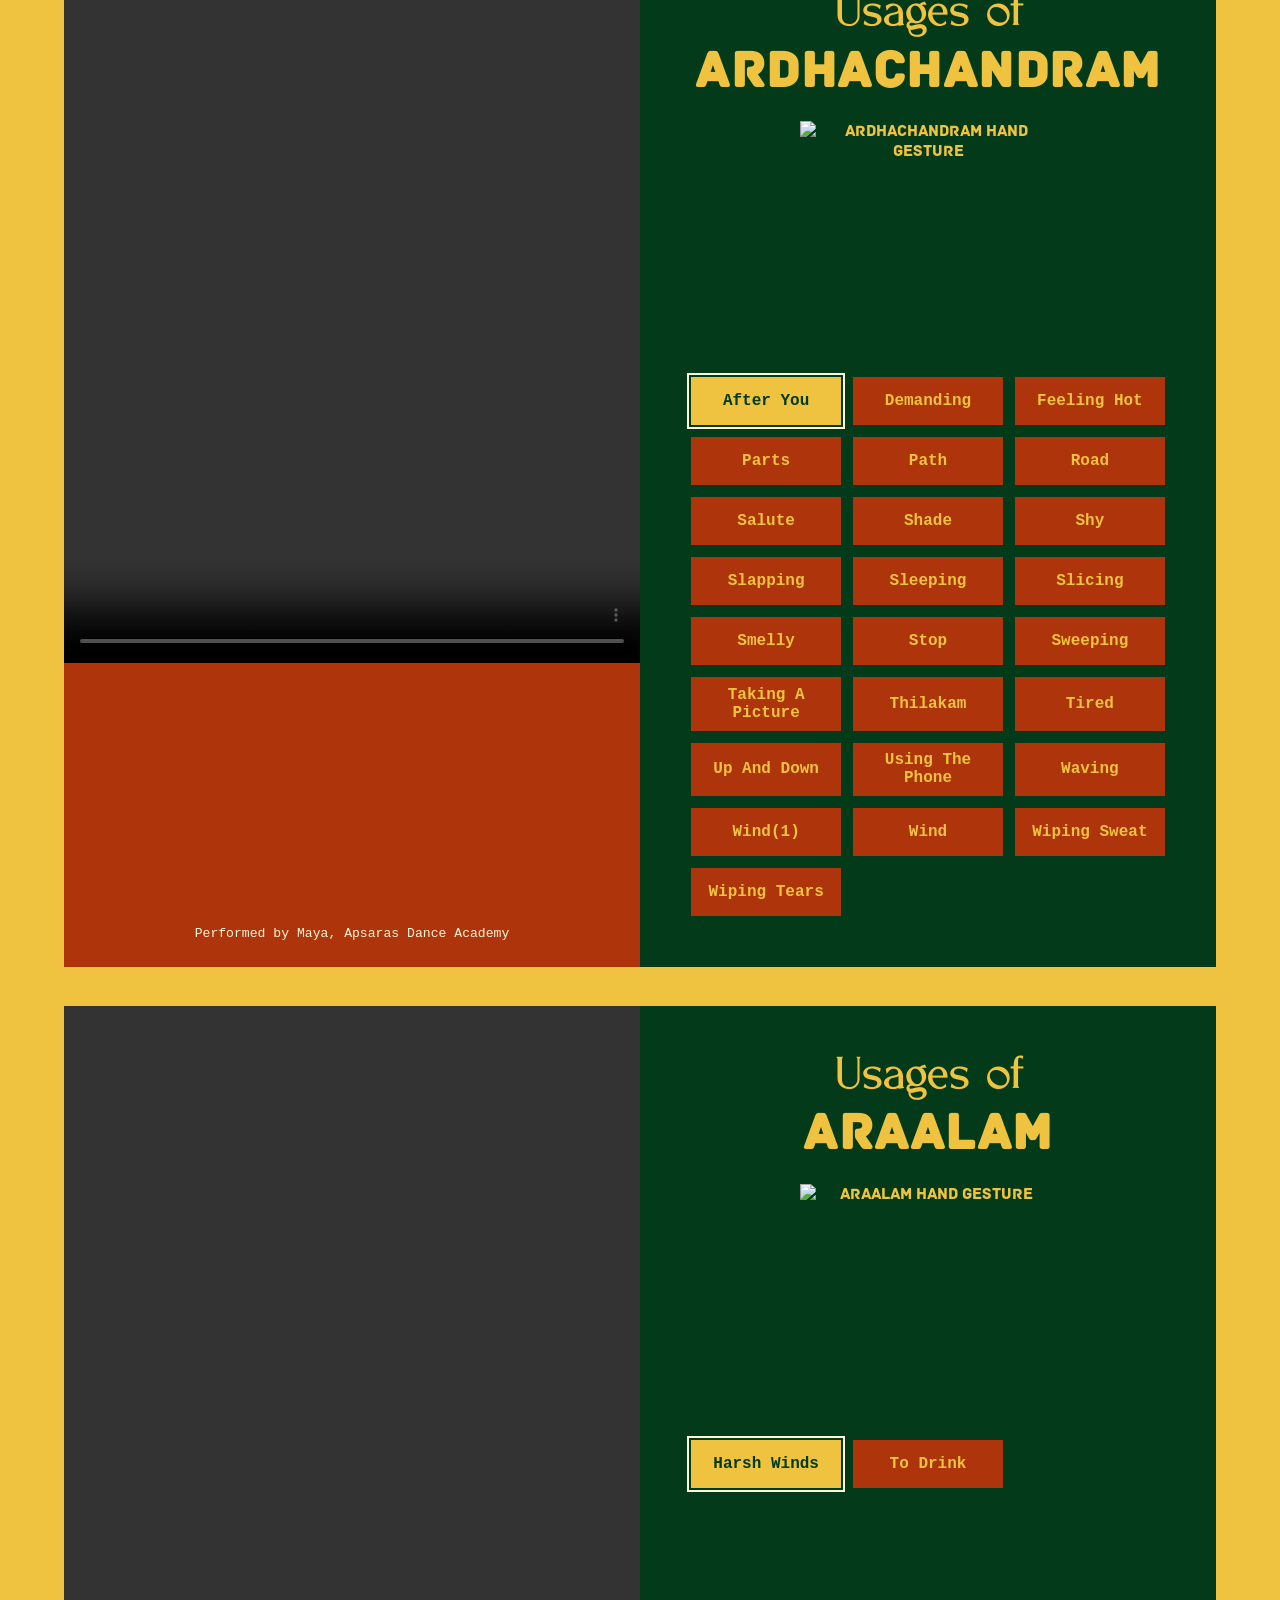
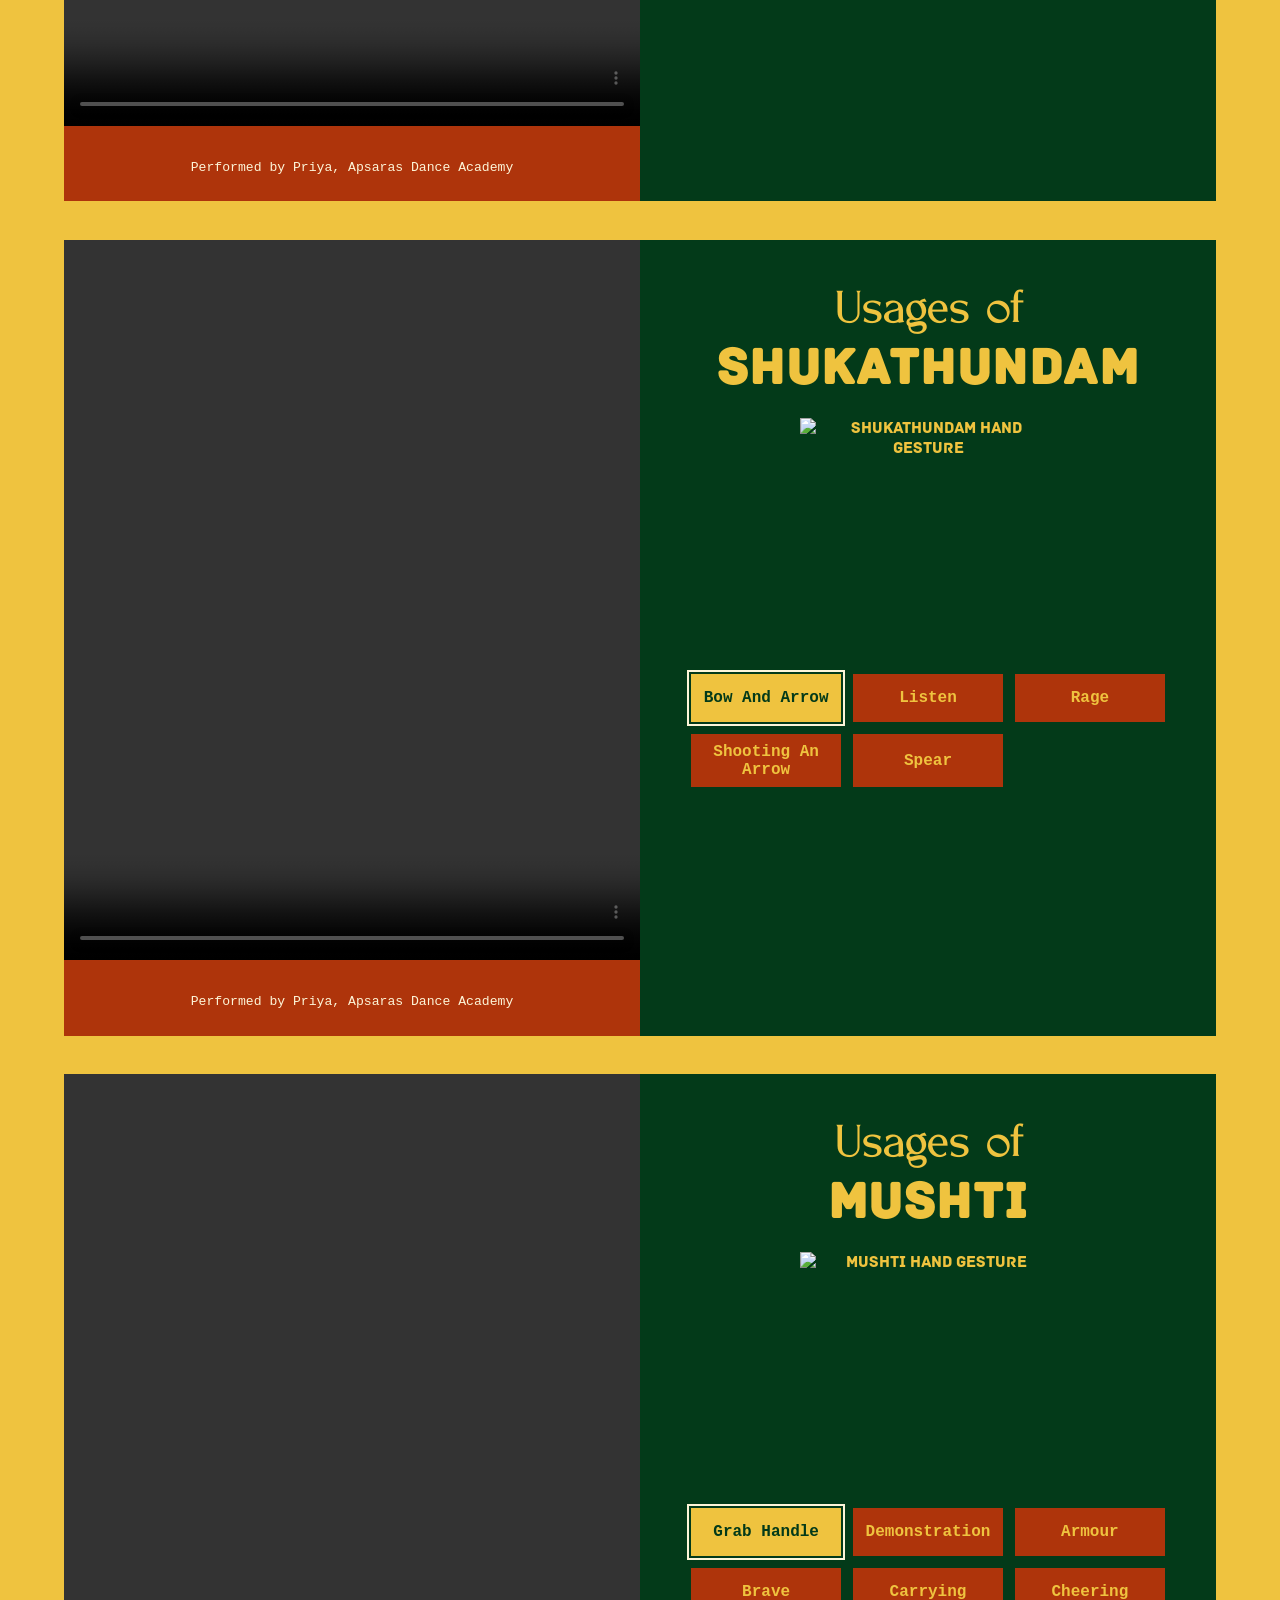
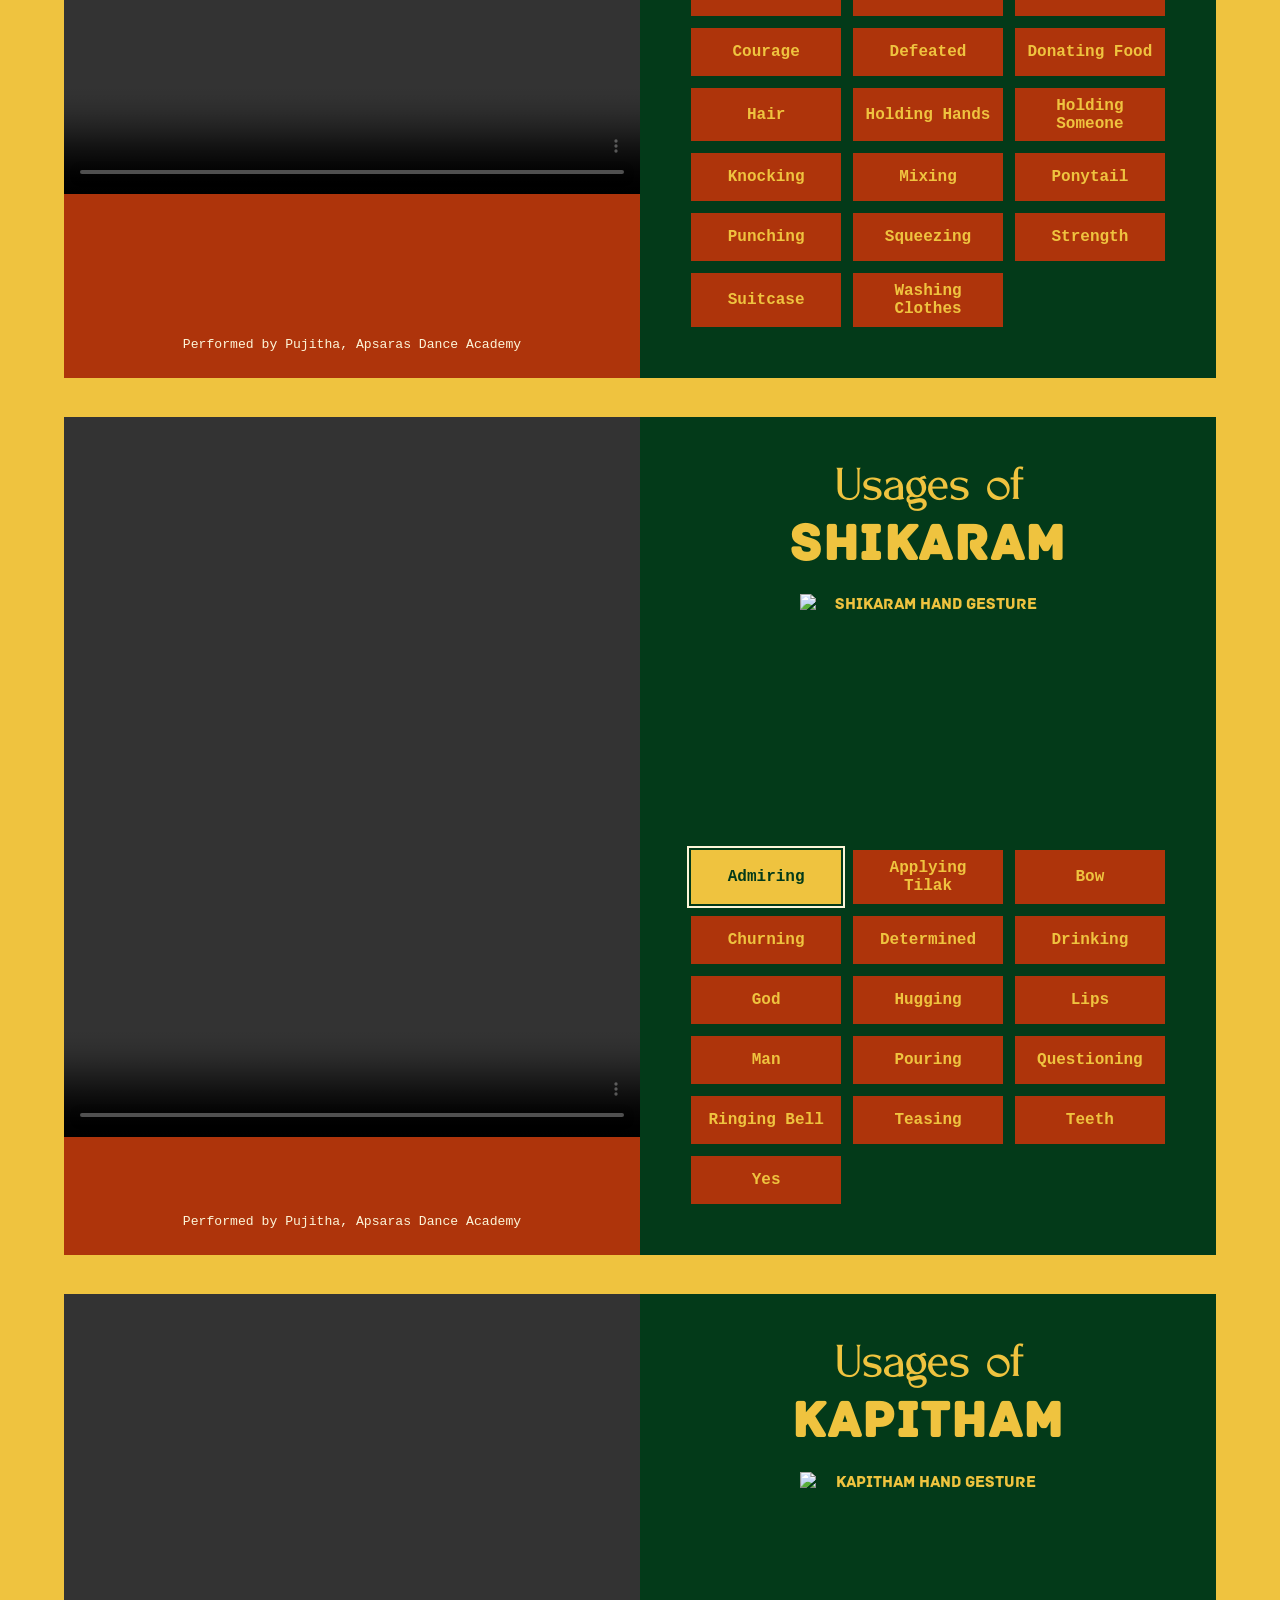
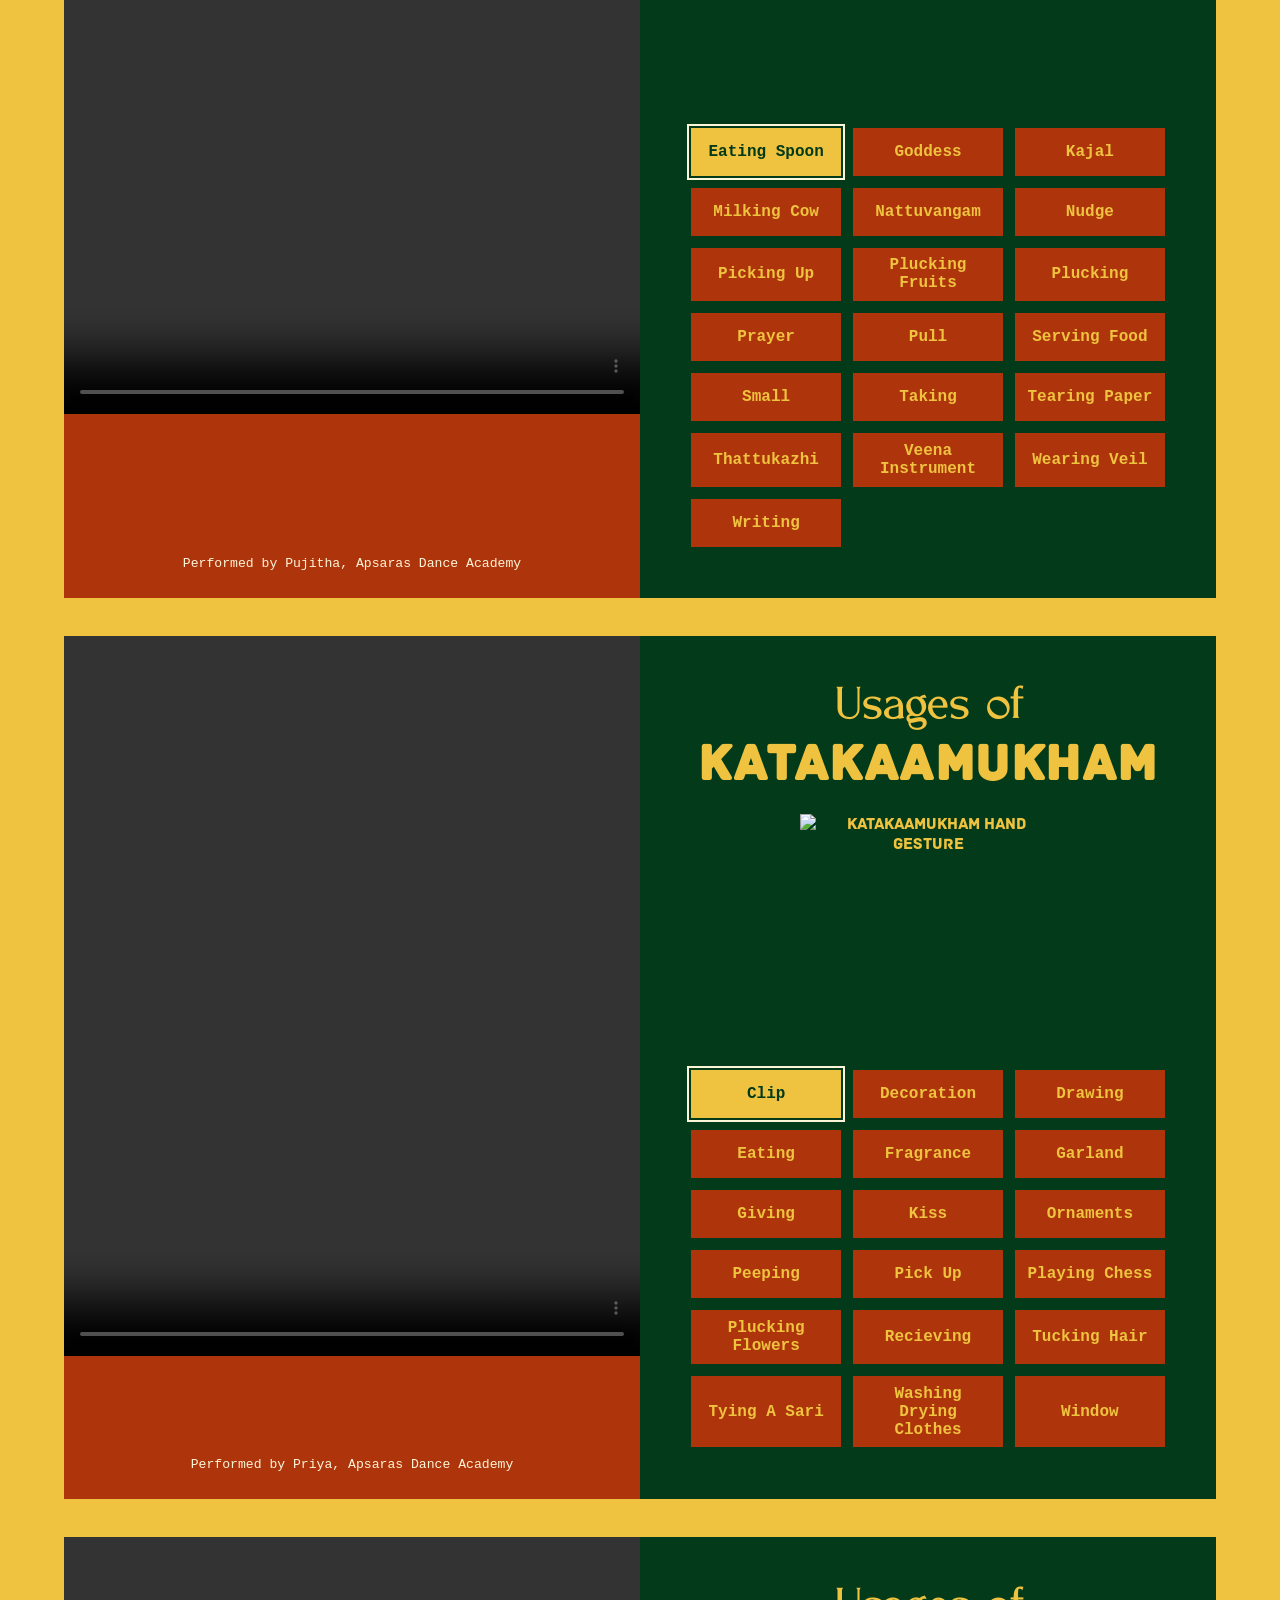
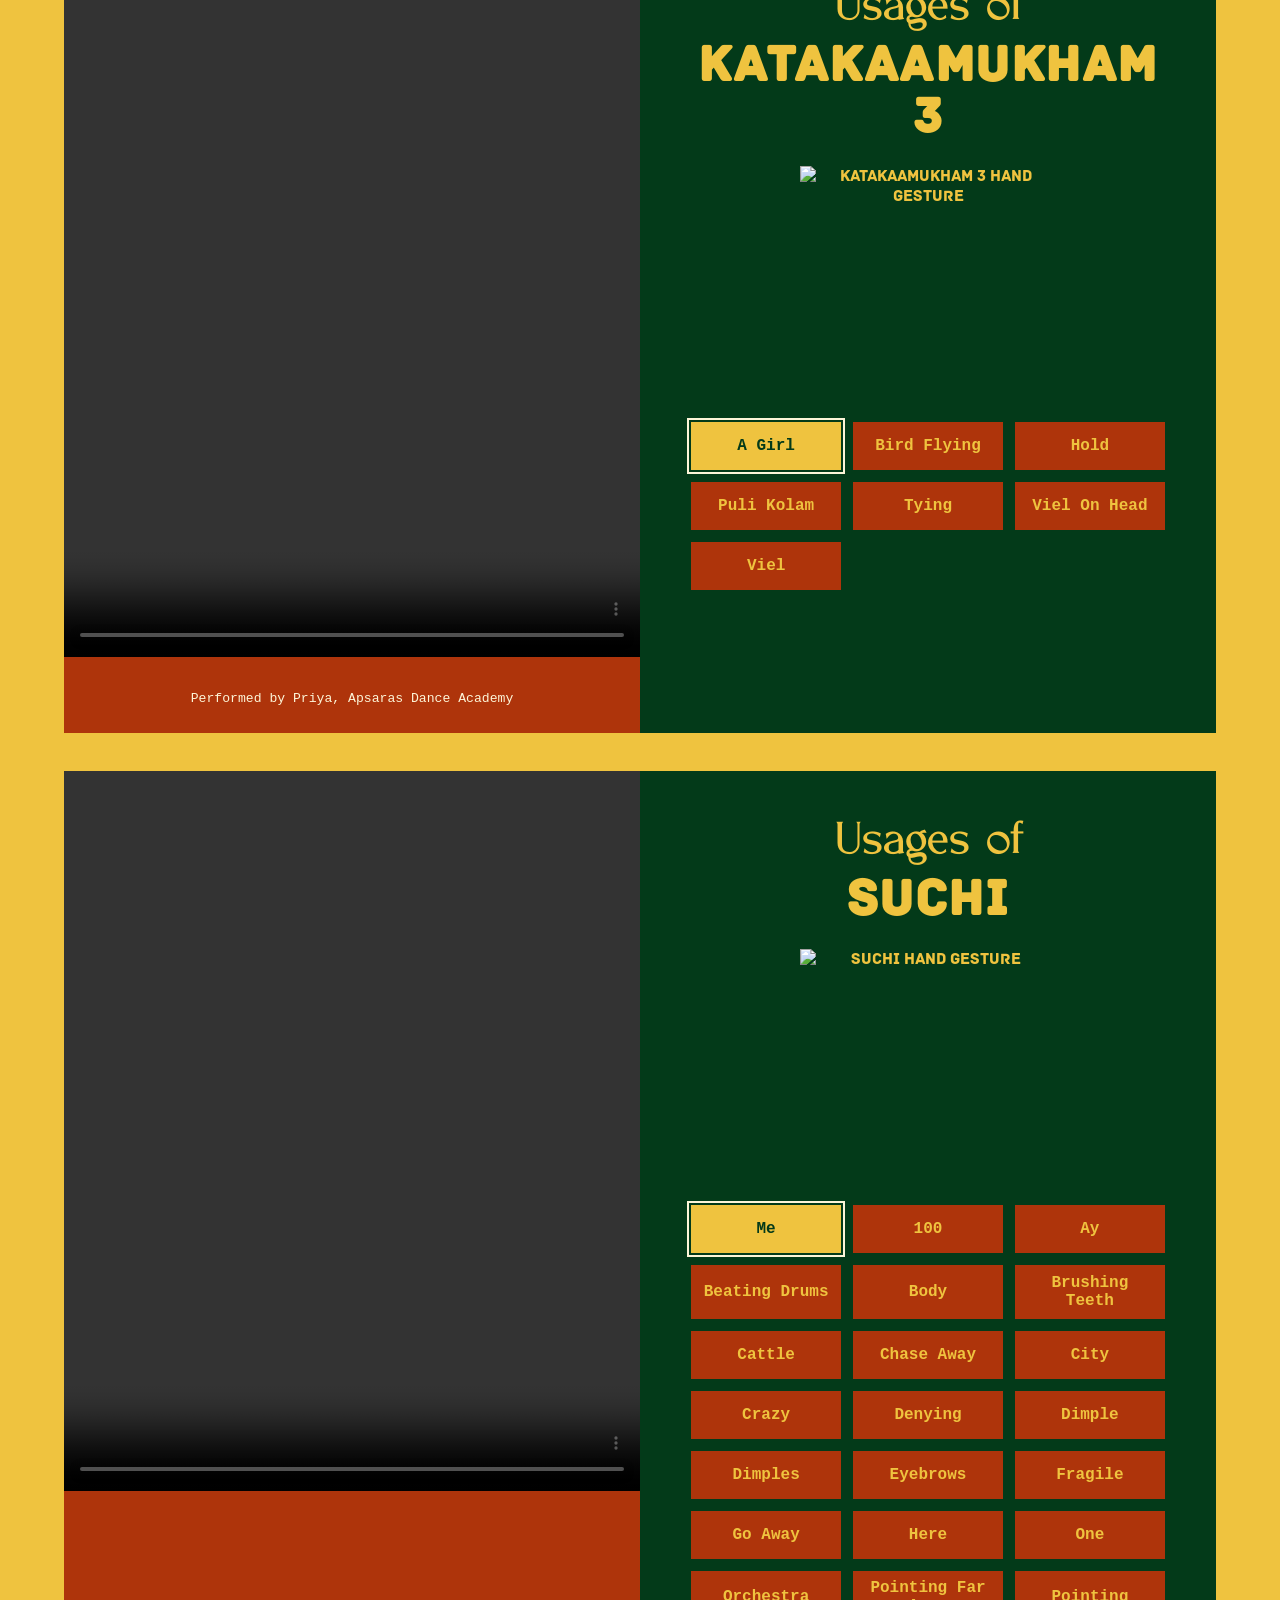
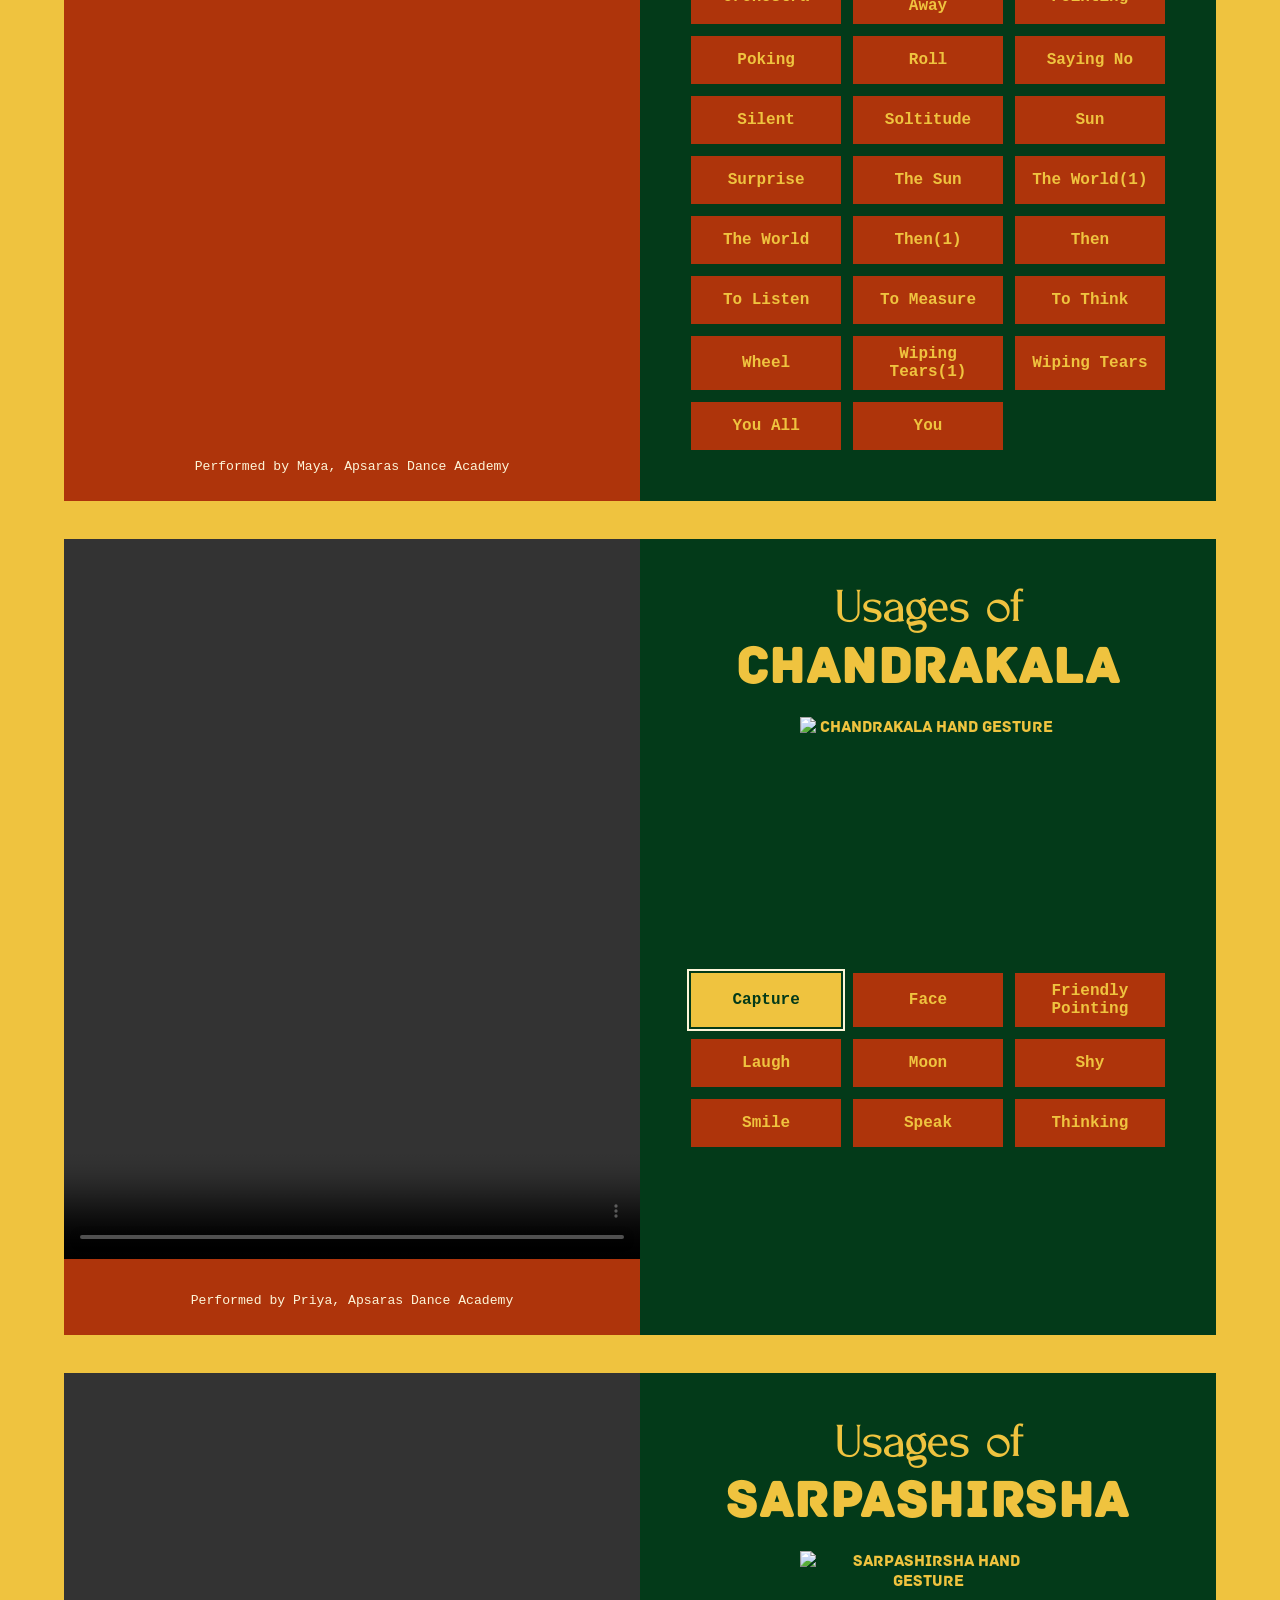
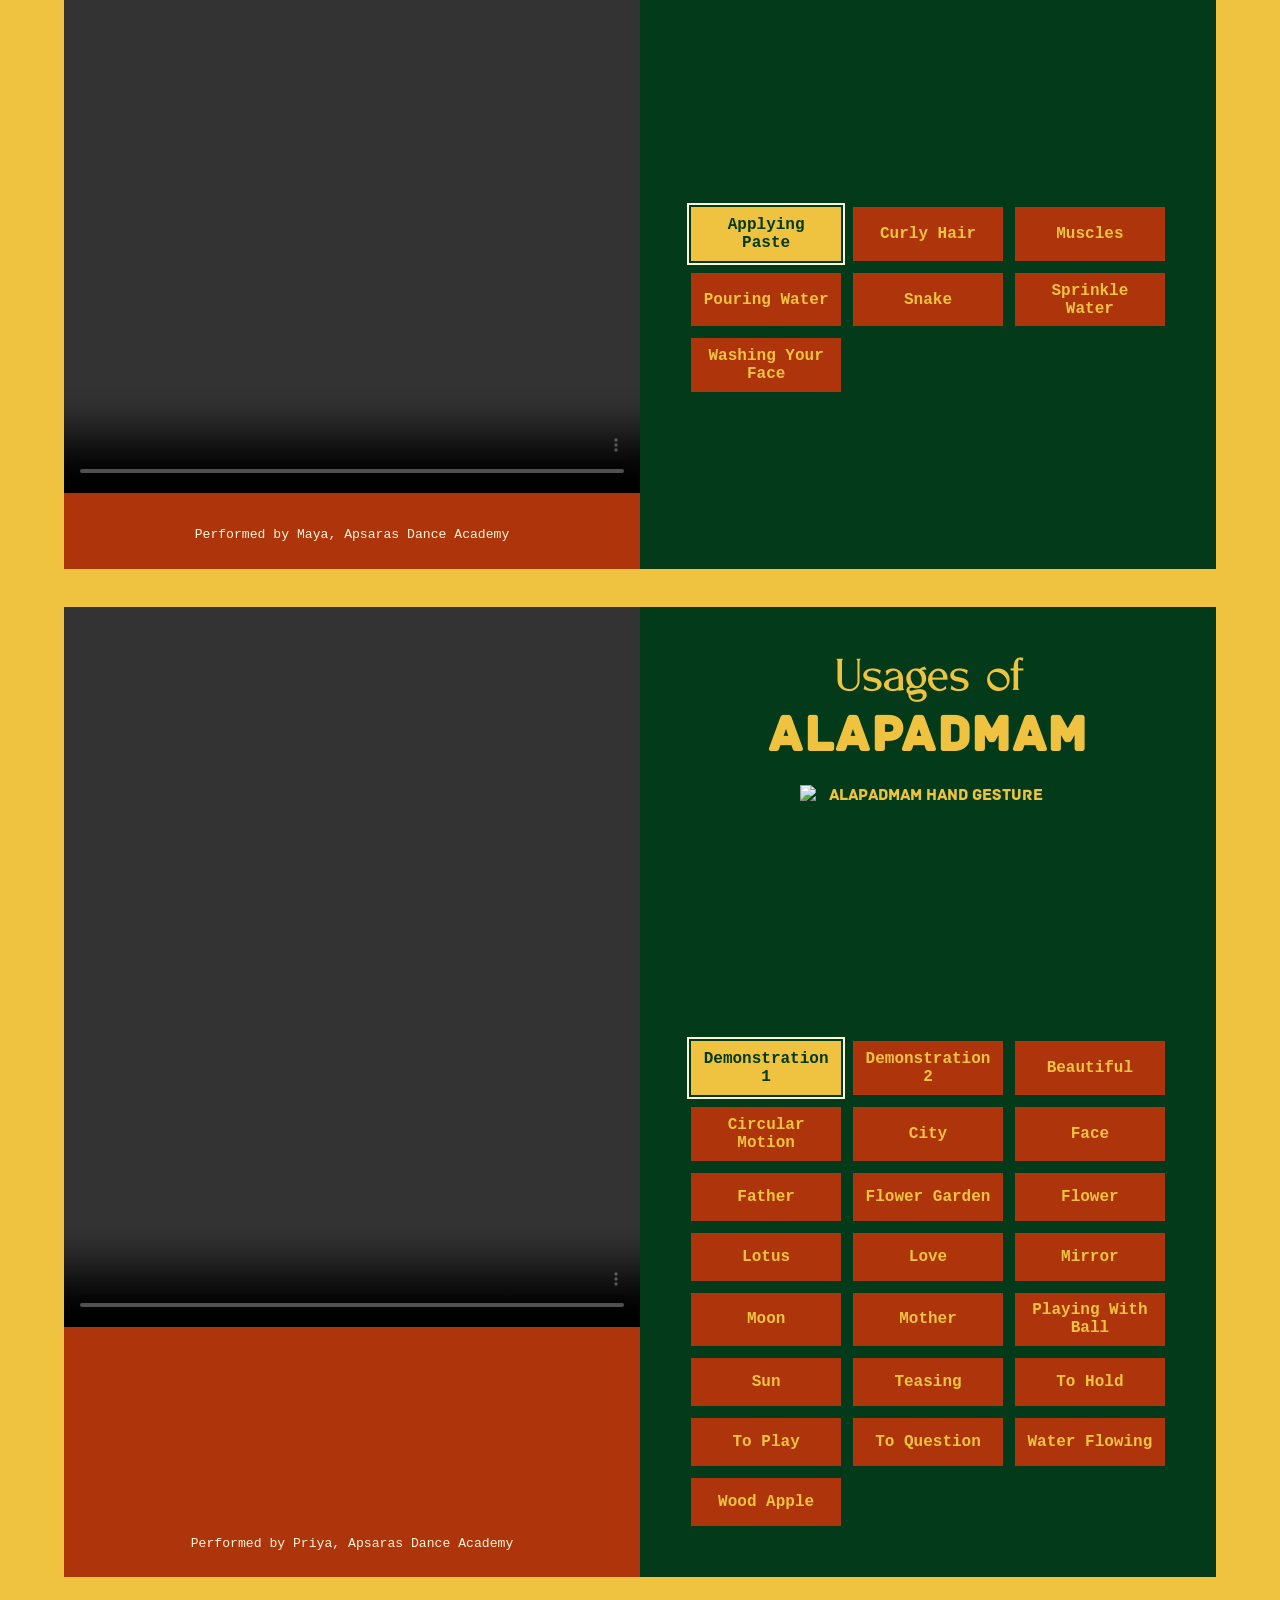
==== commit 4154577f: "changes" ====
--- a/web-interface/natya/hasta-archive.html
+++ b/web-interface/natya/hasta-archive.html
@@ -18,18 +18,20 @@
       </a>
       <div class="nav-links">
         <a href="./index.html#about">About</a>
-        <a href="./hasta-archive.html" aria-current="page">Hasta Archive</a>
-        <a href="./hasta-workbook.html">Hasta Workbook</a>
-        <a href="./hasta-lab.html">Hasta Lab</a>
-        <a href="./rasa-lab.html">Rasa Lab</a>
-        <a href="./rasa-journal.html">Rasa Journal</a>
-        <a href="./story-portal.html">Story Portal</a>
+        <div class="nav-menu"><a href="./hasta-lab.html">Hasta Lab</a><div class="nav-submenu"><a href="./hasta-archive.html" aria-current="page">Hasta Archive</a><a href="./hasta-workbook.html">Hasta Workbook</a></div></div>
+        <div class="nav-menu"><a href="./rasa-lab.html">Rasa Lab</a><div class="nav-submenu"><a href="./rasa-journal.html">Rasa Journal</a></div></div>
+        <a href="./story-portal.html">Teacher Portal</a>
       </div>
     </nav>
 
     <main class="hasta-archive">
       <header class="archive-heading">
         <h1><strong>Hasta</strong> <strong>Archive</strong></h1>
+        <nav class="hasta-ctas" aria-label="Hasta pages">
+          <a href="./hasta-lab.html">Hasta Lab</a>
+          <a href="./hasta-archive.html" aria-current="page">Hasta Archive</a>
+          <a href="./hasta-workbook.html">Hasta Workbook</a>
+        </nav>
       </header>
       <section
         id="hastaArchiveGrid"
@@ -38,5 +40,6 @@
       ></section>
     </main>
     <a class="back-to-top" href="#top" aria-label="Back to top">^</a>
+    <script src="./nav.js"></script>
   </body>
 </html>
--- a/web-interface/natya/styles.css
+++ b/web-interface/natya/styles.css
@@ -95,6 +95,44 @@
   text-transform: uppercase;
 }
 
+.nav-menu {
+  position: relative;
+}
+
+.nav-menu > a {
+  display: block;
+}
+
+.nav-submenu {
+  display: none;
+  position: absolute;
+  top: 100%;
+  left: 50%;
+  min-width: 11rem;
+  padding: 0.65rem 0 0.65rem 0.7rem;
+  transform: translateX(-50%);
+  background: var(--spice);
+  box-shadow: none;
+  z-index: 10;
+}
+
+.nav-menu:focus-within .nav-submenu,
+.nav-menu.is-open .nav-submenu {
+  display: grid;
+}
+
+.nav-submenu a {
+  width: max-content;
+  padding: 0.45rem 0;
+  white-space: nowrap;
+}
+
+.lab-page .nav-submenu,
+.rasa-journal-page .nav-submenu,
+.story-portal-page .nav-submenu {
+  background: var(--forest);
+}
+
 .nav-links a {
   padding-bottom: 0.3rem;
   border-bottom: 1px solid transparent;
@@ -118,6 +156,12 @@
 
 .workbook-page .wordmark {
   color: var(--sun);
+}
+
+.workbook-controls button:disabled {
+  opacity: 0.4;
+  cursor: not-allowed;
+  filter: grayscale(1);
 }
 
 .workbook {
@@ -759,18 +803,32 @@
 }
 
 .about {
-  padding: clamp(5rem, 10vw, 10rem) var(--page-pad);
+  padding: clamp(5rem, 10vw, 10rem) var(--page-pad) 0;
   background-color: var(--spice);
   color: var(--silk);
-  border-top: 0.65rem solid var(--forest);
+}
+
+.current-method-heading {
+  margin: 0 auto clamp(2.5rem, 5vw, 4rem);
+  font: clamp(3.2rem, 8vw, 7rem)/0.9 "Stellar", Georgia, serif;
+  font-weight: 400;
+  text-align: center;
+}
+
+.current-method-heading strong {
+  color: var(--sun);
+  font-family: "Archive", sans-serif;
+  font-size: 0.78em;
+  text-transform: uppercase;
 }
 
 .section-lede {
   max-width: 54rem;
   margin: 0 auto clamp(4rem, 8vw, 7rem);
-  font-family: "Stellar", Georgia, serif;
-  font-size: clamp(2rem, 4vw, 3.5rem);
-  line-height: 1.15;
+  font-family: ui-monospace, "Courier New", monospace;
+  font-size: clamp(0.9rem, 1.5vw, 1.15rem);
+  font-weight: 700;
+  line-height: 1.75;
   text-align: center;
 }
 
@@ -824,15 +882,17 @@
 .tradition-note {
   max-width: 59rem;
   margin: clamp(4rem, 7vw, 6rem) auto 0;
-  font-family: "Stellar", Georgia, serif;
-  font-size: clamp(1.2rem, 2.35vw, 1.9rem);
-  line-height: 1.2;
+  font-family: ui-monospace, "Courier New", monospace;
+  font-size: clamp(0.9rem, 1.5vw, 1.15rem);
+  font-weight: 700;
+  line-height: 1.75;
   text-align: center;
 }
 
 .about-copy {
-  max-width: 56rem;
-  margin: clamp(6rem, 11vw, 10rem) auto 0;
+  margin: clamp(6rem, 11vw, 10rem) calc(var(--page-pad) * -1) 0;
+  padding: clamp(4rem, 8vw, 7rem) var(--page-pad);
+  background: var(--forest);
   text-align: center;
 }
 
@@ -860,7 +920,13 @@
   line-height: 1.8;
 }
 
+.about-copy p {
+  font-family: ui-monospace, "Courier New", monospace;
+  font-weight: 700;
+}
+
 .gesture-rack {
+  position: relative;
   padding: 1.2rem var(--page-pad) 0;
   overflow: hidden;
   background: var(--forest);
@@ -873,9 +939,9 @@
 
 .gesture-grid {
   min-width: 54rem;
-  height: 30rem;
-  display: grid;
-  grid-template-columns: repeat(4, 1fr);
+  height: 25rem;
+  display: grid;
+  grid-template-columns: repeat(7, 1fr);
 }
 
 .gesture-grid article {
@@ -898,13 +964,40 @@
 }
 
 .gesture-grid img {
+  display: block;
   width: 100%;
-  height: 28rem;
+  height: 23rem;
   margin: 0 auto;
   object-fit: contain;
   object-position: center top;
 }
 
+.gesture-carousel-button {
+  width: 2.4rem;
+  height: 2.4rem;
+  position: absolute;
+  top: 50%;
+  z-index: 2;
+  padding: 0;
+  border: 1px solid var(--sun);
+  border-radius: 0;
+  transform: translateY(-50%);
+  background: var(--spice);
+  color: var(--sun);
+  cursor: pointer;
+  font: 2rem/1 "Stellar", Georgia, serif;
+}
+
+.gesture-carousel-button.previous { left: 0.75rem; }
+.gesture-carousel-button.next { right: 0.75rem; }
+
+.gesture-carousel-button:hover,
+.gesture-carousel-button:focus-visible {
+  background: var(--walnut);
+  outline: 2px solid var(--candy);
+  outline-offset: 2px;
+}
+
 .hasta-lab {
   padding: clamp(5rem, 9vw, 9rem) var(--page-pad);
   background: var(--sun);
@@ -921,9 +1014,70 @@
 }
 
 .hasta-lab .lab-heading h1 {
-  margin: 0 0 clamp(4rem, 8vw, 7rem);
+  margin: 0 0 clamp(2rem, 4vw, 3rem);
   text-align: center;
   font-size: clamp(4rem, 10vw, 9rem);
+}
+
+.hasta-ctas,
+.rasa-ctas {
+  display: flex;
+  justify-content: center;
+  flex-wrap: wrap;
+  gap: clamp(0.75rem, 2vw, 1.5rem);
+  margin-bottom: clamp(4rem, 8vw, 7rem);
+}
+
+.hasta-ctas a,
+.rasa-ctas a {
+  min-width: min(13rem, 100%);
+  padding: 0.85rem 1.2rem;
+  background: var(--spice);
+  color: var(--sun);
+  font: 0.9rem/1 "Archive", sans-serif;
+  text-align: center;
+  text-decoration: none;
+  text-transform: uppercase;
+}
+
+.hasta-ctas a:hover,
+.hasta-ctas a:focus-visible,
+.rasa-ctas a:hover,
+.rasa-ctas a:focus-visible {
+  background: var(--walnut);
+  outline: 2px solid var(--spice);
+  outline-offset: 3px;
+}
+
+.rasa-ctas a {
+  background: var(--walnut);
+  color: var(--silk);
+}
+
+.rasa-ctas a:hover,
+.rasa-ctas a:focus-visible {
+  background: var(--spice);
+  outline-color: var(--walnut);
+}
+
+.archive-heading .hasta-ctas {
+  margin: clamp(2rem, 4vw, 3rem) 0 0;
+}
+
+.workbook-heading .hasta-ctas {
+  justify-content: flex-start;
+  margin: 1.5rem 0 2rem;
+}
+
+.workbook-heading .hasta-ctas a {
+  background: var(--sun);
+  color: var(--forest);
+}
+
+.workbook-heading .hasta-ctas a:hover,
+.workbook-heading .hasta-ctas a:focus-visible {
+  background: var(--candy);
+  outline-color: var(--sun);
 }
 
 .lab-heading h1 strong {
@@ -1450,25 +1604,6 @@
   }
 }
 
-footer {
-  padding: 3rem var(--page-pad);
-  display: flex;
-  align-items: center;
-  justify-content: space-between;
-  gap: 2rem;
-  background: var(--forest);
-  color: var(--silk);
-}
-
-footer .wordmark {
-  color: var(--sun);
-}
-
-footer p {
-  margin: 0;
-  font-size: 0.75rem;
-}
-
 .lab-page .nav {
   background: var(--forest);
   color: var(--silk);
@@ -1480,7 +1615,7 @@
 
 .rasa-lab {
   min-height: calc(100vh - 5rem);
-  padding: clamp(5rem, 9vw, 9rem) var(--page-pad);
+  padding: clamp(5rem, 9vw, 9rem) var(--page-pad) 0;
   background: var(--candy);
 }
 
@@ -1490,7 +1625,7 @@
 }
 
 .rasa-lab .lab-heading h1 {
-  margin: 0 0 clamp(4rem, 8vw, 7rem);
+  margin: 0 0 clamp(2rem, 4vw, 3rem);
   text-align: center;
   font-size: clamp(4rem, 10vw, 9rem);
 }
@@ -1541,6 +1676,10 @@
   overflow: hidden;
 }
 
+.rasa-lab .rasa-ctas {
+  margin-bottom: clamp(4rem, 8vw, 7rem);
+}
+
 .rasa-reference > img {
   width: 100%;
   height: 14rem;
@@ -1562,6 +1701,45 @@
   background-size: 4rem 4rem;
 }
 
+.rasa-rack {
+  margin: clamp(5rem, 9vw, 9rem) calc(var(--page-pad) * -1) 0;
+  padding: 1.5rem var(--page-pad) 0;
+  overflow: hidden;
+  background: var(--walnut);
+  color: var(--candy);
+}
+
+.rasa-grid {
+  min-width: 42rem;
+  height: 16rem;
+  display: grid;
+  grid-template-columns: repeat(7, 1fr);
+}
+
+.rasa-grid article {
+  padding: 0.5rem;
+  text-align: center;
+  border-right: 1px dashed rgba(232, 155, 164, 0.6);
+}
+
+.rasa-grid article:last-child { border-right: 0; }
+
+.rasa-grid h2 {
+  margin: 0;
+  font-size: clamp(0.75rem, 1.2vw, 0.95rem);
+  letter-spacing: 0.04em;
+  text-transform: uppercase;
+}
+
+.rasa-grid img {
+  display: block;
+  width: 100%;
+  height: 13.5rem;
+  margin: 0 auto;
+  object-fit: contain;
+  object-position: center bottom;
+}
+
 .rasa-journal-page {
   min-height: 100svh;
   background: var(--spice);
@@ -1582,21 +1760,25 @@
 
 .rasa-journal {
   min-height: calc(100svh - 5rem);
-  padding: clamp(3.5rem, 7vw, 6.5rem) var(--page-pad) 0;
+  display: flex;
+  flex-direction: column;
+  padding: clamp(3rem, 5vw, 5rem) var(--page-pad) 0;
   background-color: var(--candy);
 }
 
 .rasa-journal-heading {
+  flex-shrink: 0;
   display: block;
   max-width: 62rem;
-  margin: 0 auto clamp(2.3rem, 4vw, 3.5rem);
+  margin: 0 auto clamp(2.2rem, 3.5vw, 3rem);
   text-align: center;
   color: var(--walnut);
 }
 
 .rasa-journal-heading h1 {
   margin: 0;
-  font: clamp(3.5rem, 9vw, 7.8rem)/0.86 "Stellar", Georgia, serif;
+  color: var(--spice);
+  font: clamp(3.5rem, 8vw, 7.2rem)/0.86 "Stellar", Georgia, serif;
 }
 
 .rasa-journal-heading h1 strong {
@@ -1605,8 +1787,18 @@
   text-transform: uppercase;
 }
 
+.rasa-journal-heading .rasa-ctas {
+  flex-wrap: nowrap;
+  margin: clamp(1.7rem, 3vw, 2.4rem) 0;
+}
+
+.rasa-journal-heading .rasa-ctas a {
+  flex: 1;
+  min-width: 0;
+}
+
 .rasa-journal-heading h2 {
-  margin: clamp(2rem, 4vw, 3rem) 0 1.3rem;
+  margin: clamp(1.7rem, 3vw, 2.4rem) 0 1.3rem;
   font: clamp(1.35rem, 3vw, 2.2rem)/1 "Archive", sans-serif;
   text-transform: uppercase;
 }
@@ -1618,7 +1810,9 @@
 }
 
 .rasa-story-entry {
+  flex-shrink: 0;
   position: relative;
+  width: 100%;
   max-width: 88rem;
   margin: 0 auto;
   padding-top: 1.7rem;
@@ -1636,8 +1830,8 @@
   padding: 0.3rem 0.75rem;
   background: var(--spice);
   color: var(--candy);
-  content: "−  ×";
-  font: 1.2rem/1 "Archive", sans-serif;
+  content: "⊖  ⊗";
+  font: 1rem/1 "Archive", sans-serif;
   letter-spacing: 0.2rem;
 }
 
@@ -1647,11 +1841,11 @@
   display: block;
   grid-column: 2;
   width: 100%;
-  min-height: clamp(16rem, 25vw, 23rem);
+  min-height: clamp(16rem, 21vw, 20.75rem);
   padding: 1.35rem;
   resize: vertical;
   border: 0;
-  border-radius: 0;
+  border-radius: 0 0 0.55rem 0.55rem;
   background: var(--silk);
   color: var(--walnut);
   font: clamp(0.95rem, 1.6vw, 1.2rem)/1.5 ui-monospace, "Courier New", monospace;
@@ -1694,8 +1888,11 @@
   text-transform: uppercase;
 }
 
+.rasa-story-entry textarea:placeholder-shown + button { display: none; }
+
 .rasa-picker {
-  margin: clamp(4rem, 7vw, 7rem) calc(var(--page-pad) * -1) 0;
+  flex: 1;
+  margin: clamp(4rem, 6vw, 6rem) calc(var(--page-pad) * -1) 0;
   padding: 1.4rem var(--page-pad) 1.8rem;
   background-color: var(--walnut);
   color: var(--sun);
@@ -1847,7 +2044,8 @@
 
 .story-portal-page {
   min-height: 100svh;
-  background: var(--walnut);
+  overflow: hidden;
+  background: var(--spice);
   color: var(--walnut);
 }
 
@@ -1856,8 +2054,12 @@
 }
 
 .story-portal {
-  min-height: calc(100svh - 5rem);
-  padding: clamp(3.5rem, 8vw, 7rem) var(--page-pad) 0;
+  height: calc(100svh - 5rem);
+  box-sizing: border-box;
+  display: flex;
+  flex-direction: column;
+  overflow: hidden;
+  padding: clamp(1.5rem, 3vw, 3rem) var(--page-pad) 0;
   background-color: var(--sun);
 }
 
@@ -1880,6 +2082,14 @@
   text-transform: uppercase;
 }
 
+.story-portal-subheading {
+  margin: 1rem 0 0;
+  color: var(--walnut);
+  font: clamp(1.5rem, 3vw, 2.4rem)/1 "Archive", sans-serif;
+  text-align: center;
+  text-transform: uppercase;
+}
+
 .story-portal-heading p {
   margin: 1.7rem 0 0;
   text-align: center;
@@ -1887,11 +2097,18 @@
   font-weight: 700;
 }
 
+.story-portal-heading .story-portal-subheading {
+  margin-top: 1rem;
+  font: clamp(1.5rem, 3vw, 2.4rem)/1 "Archive", sans-serif;
+  font-weight: 400;
+  text-transform: uppercase;
+}
+
 .story-portal-guide {
   display: grid;
   grid-template-columns: repeat(3, 1fr);
   gap: clamp(2rem, 5vw, 5rem);
-  margin: clamp(5rem, 11vw, 10rem) auto clamp(3.5rem, 7vw, 6rem);
+  margin: clamp(2rem, 4vw, 3.5rem) auto clamp(2rem, 4vw, 3.5rem);
   font: 0.88rem/1.55 ui-monospace, "Courier New", monospace;
   font-weight: 700;
 }
@@ -1913,6 +2130,8 @@
 
 .story-carousel {
   display: grid;
+  flex: 1;
+  min-height: 0;
   grid-template-columns: auto minmax(0, 1fr) auto;
   align-items: stretch;
   margin-inline: calc(var(--page-pad) * -1);
@@ -1939,16 +2158,21 @@
 
 .story-list {
   display: grid;
-  grid-template-columns: repeat(2, minmax(0, 1fr));
+  grid-template-columns: repeat(3, minmax(0, 1fr));
   gap: 1.3rem;
-  margin: 0;
-  padding: clamp(3.5rem, 6vw, 6rem) var(--page-pad);
-  min-height: 23rem;
+  row-gap: 1.3rem;
+  margin: 0;
+  padding: clamp(2rem, 4vw, 3rem) var(--page-pad);
+  box-sizing: border-box;
+  min-height: 0;
+  grid-auto-rows: minmax(12rem, 24rem);
+  align-content: center;
   background-color: var(--walnut);
 }
 
 .story-card {
-  min-height: 16rem;
+  min-height: 12rem;
+  max-height: 24rem;
   padding: 0.55rem 1rem 1rem;
   cursor: pointer;
   outline: 3px solid transparent;
@@ -2036,6 +2260,11 @@
     font-size: 0.62rem;
   }
 
+  .nav-submenu {
+    left: 0;
+    transform: none;
+  }
+
   .hero-content {
     min-height: calc(100svh - 7rem);
   }
@@ -2093,11 +2322,6 @@
 
   .feed-stage {
     min-height: 28rem;
-  }
-
-  footer {
-    align-items: flex-start;
-    flex-direction: column;
   }
 
   .rasa-prompt {
